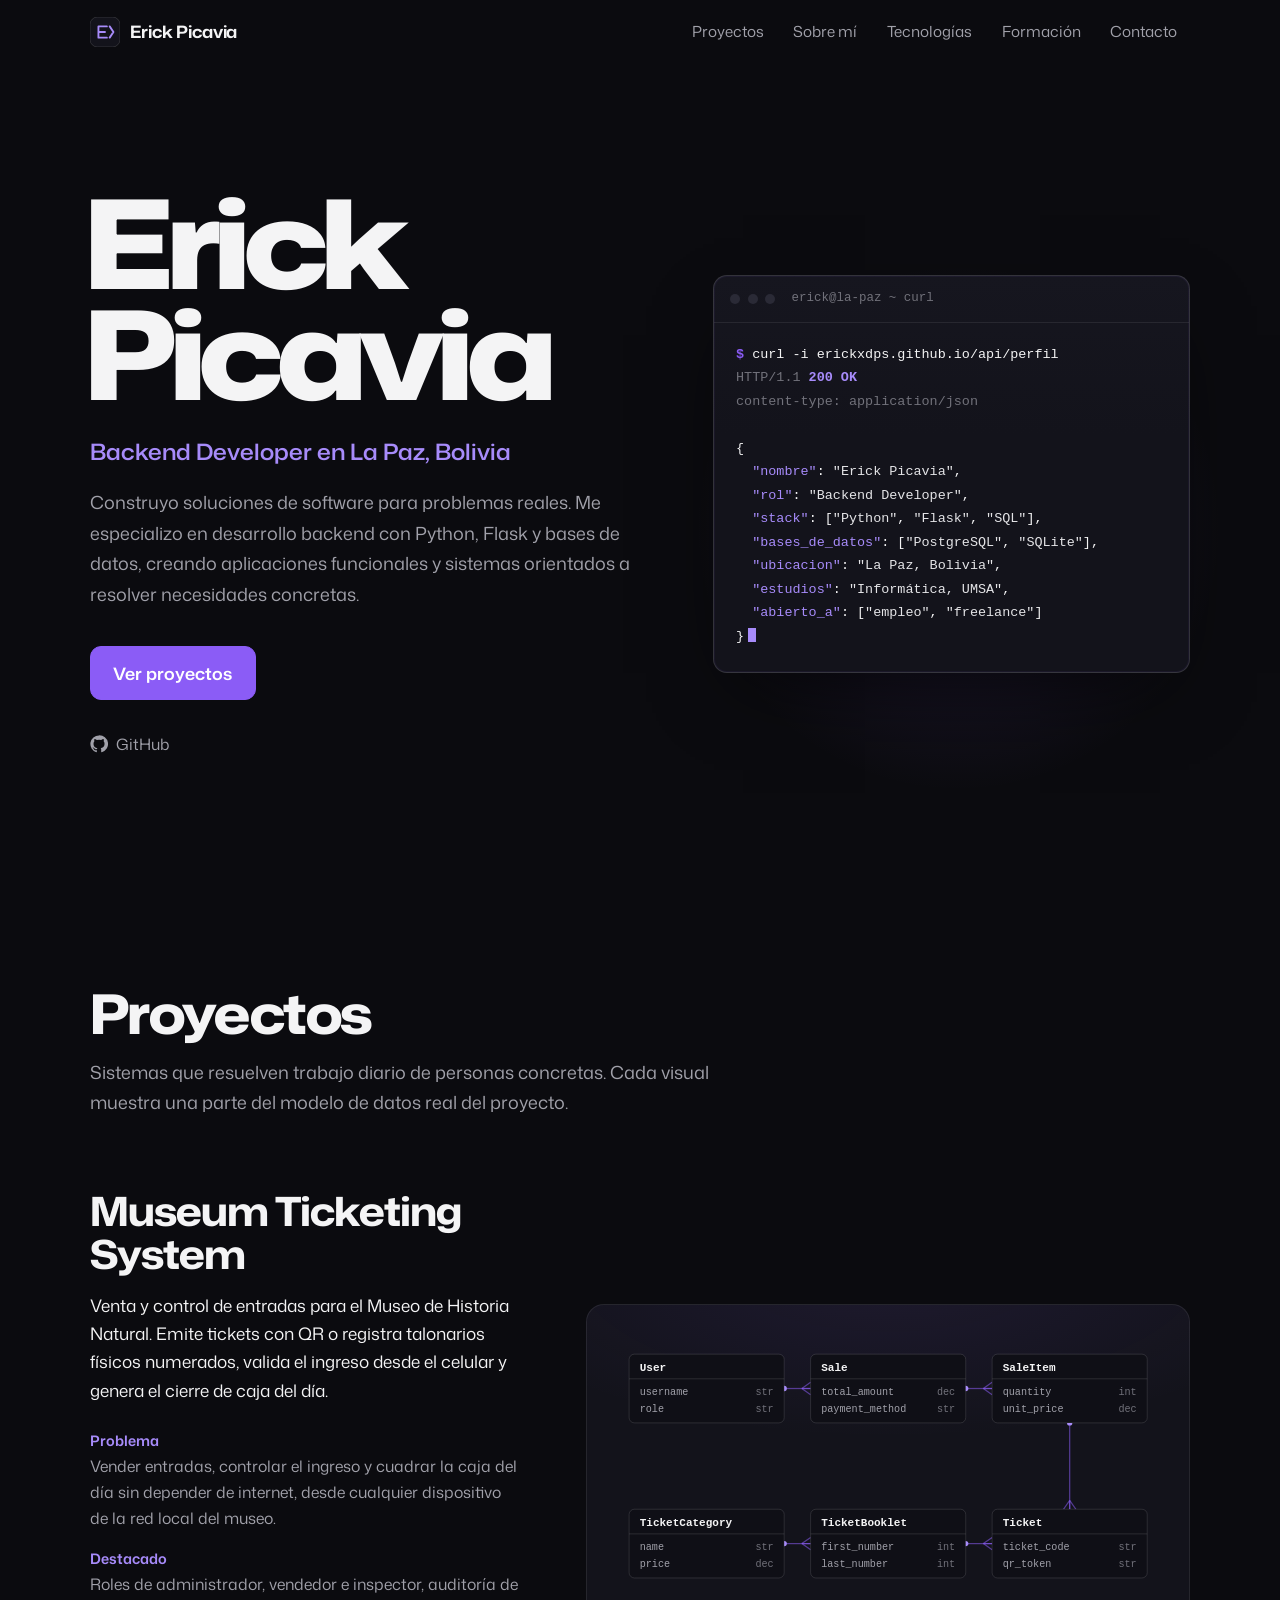
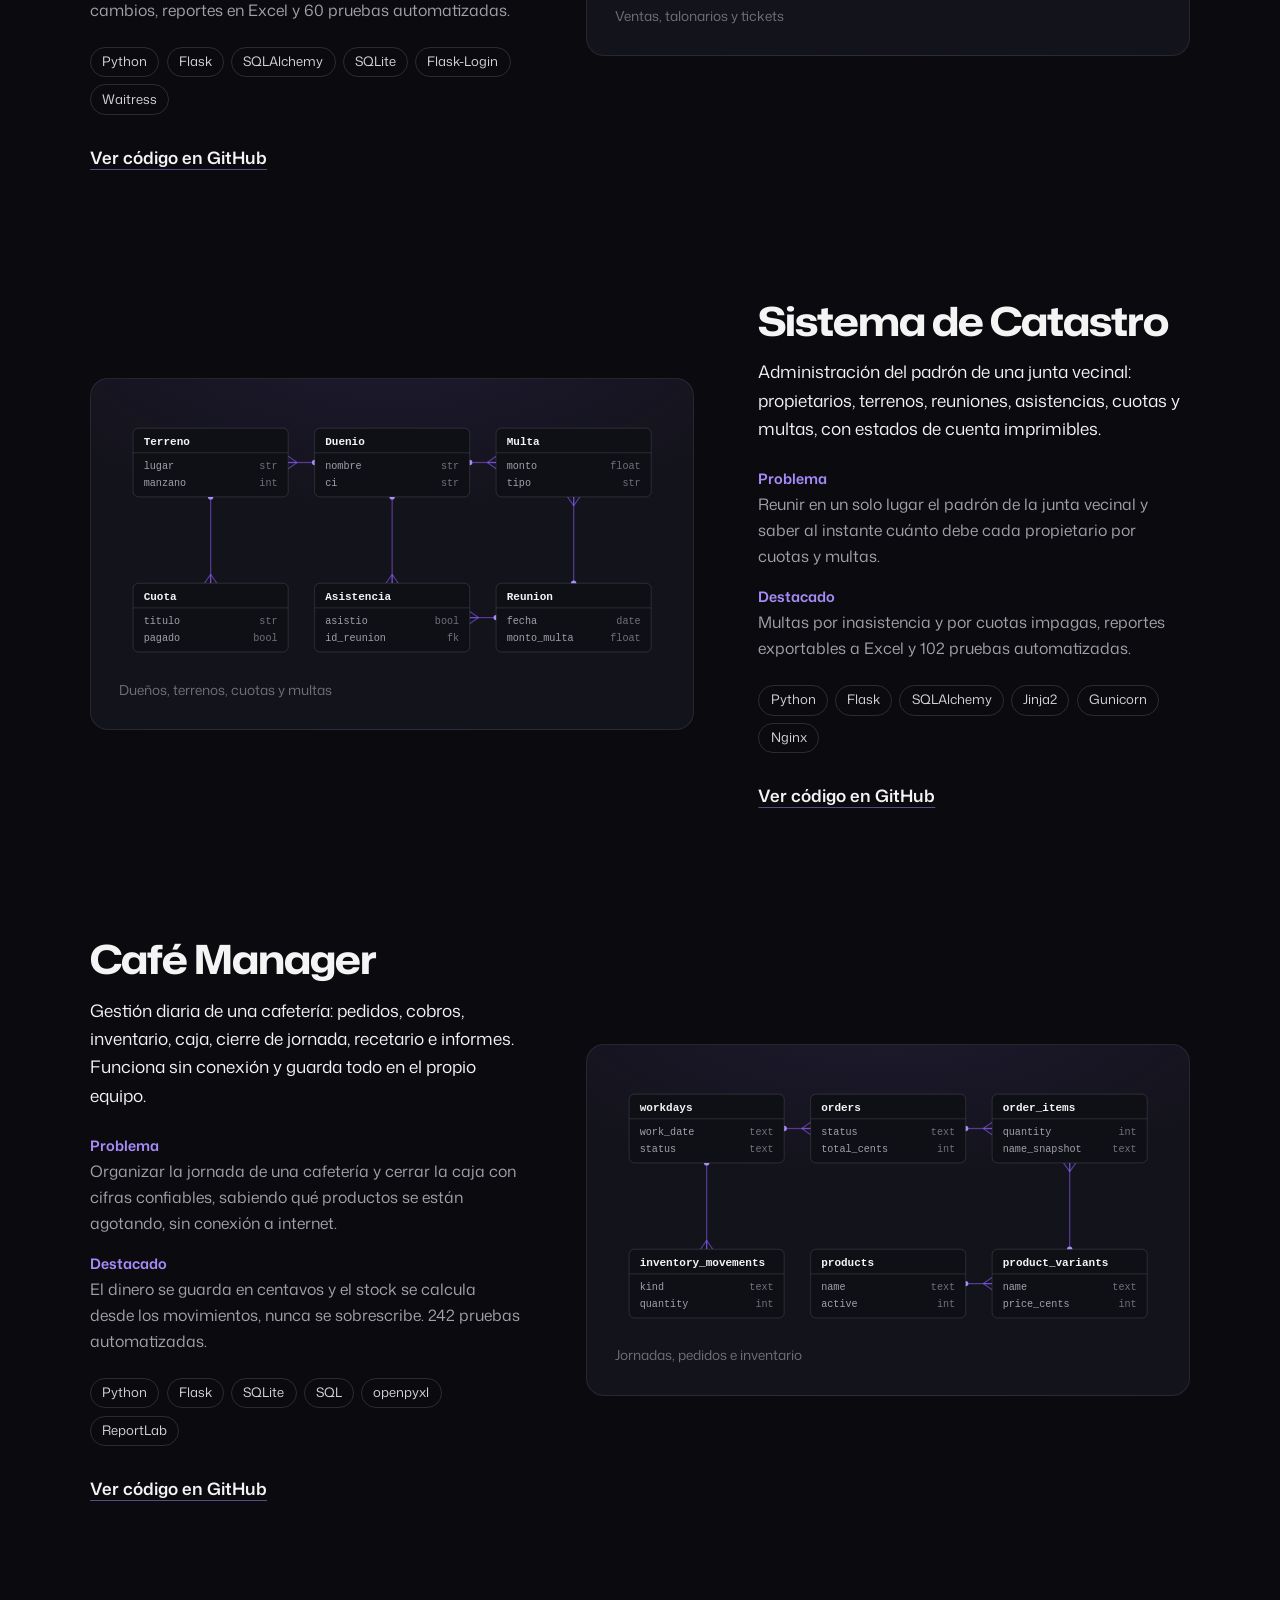
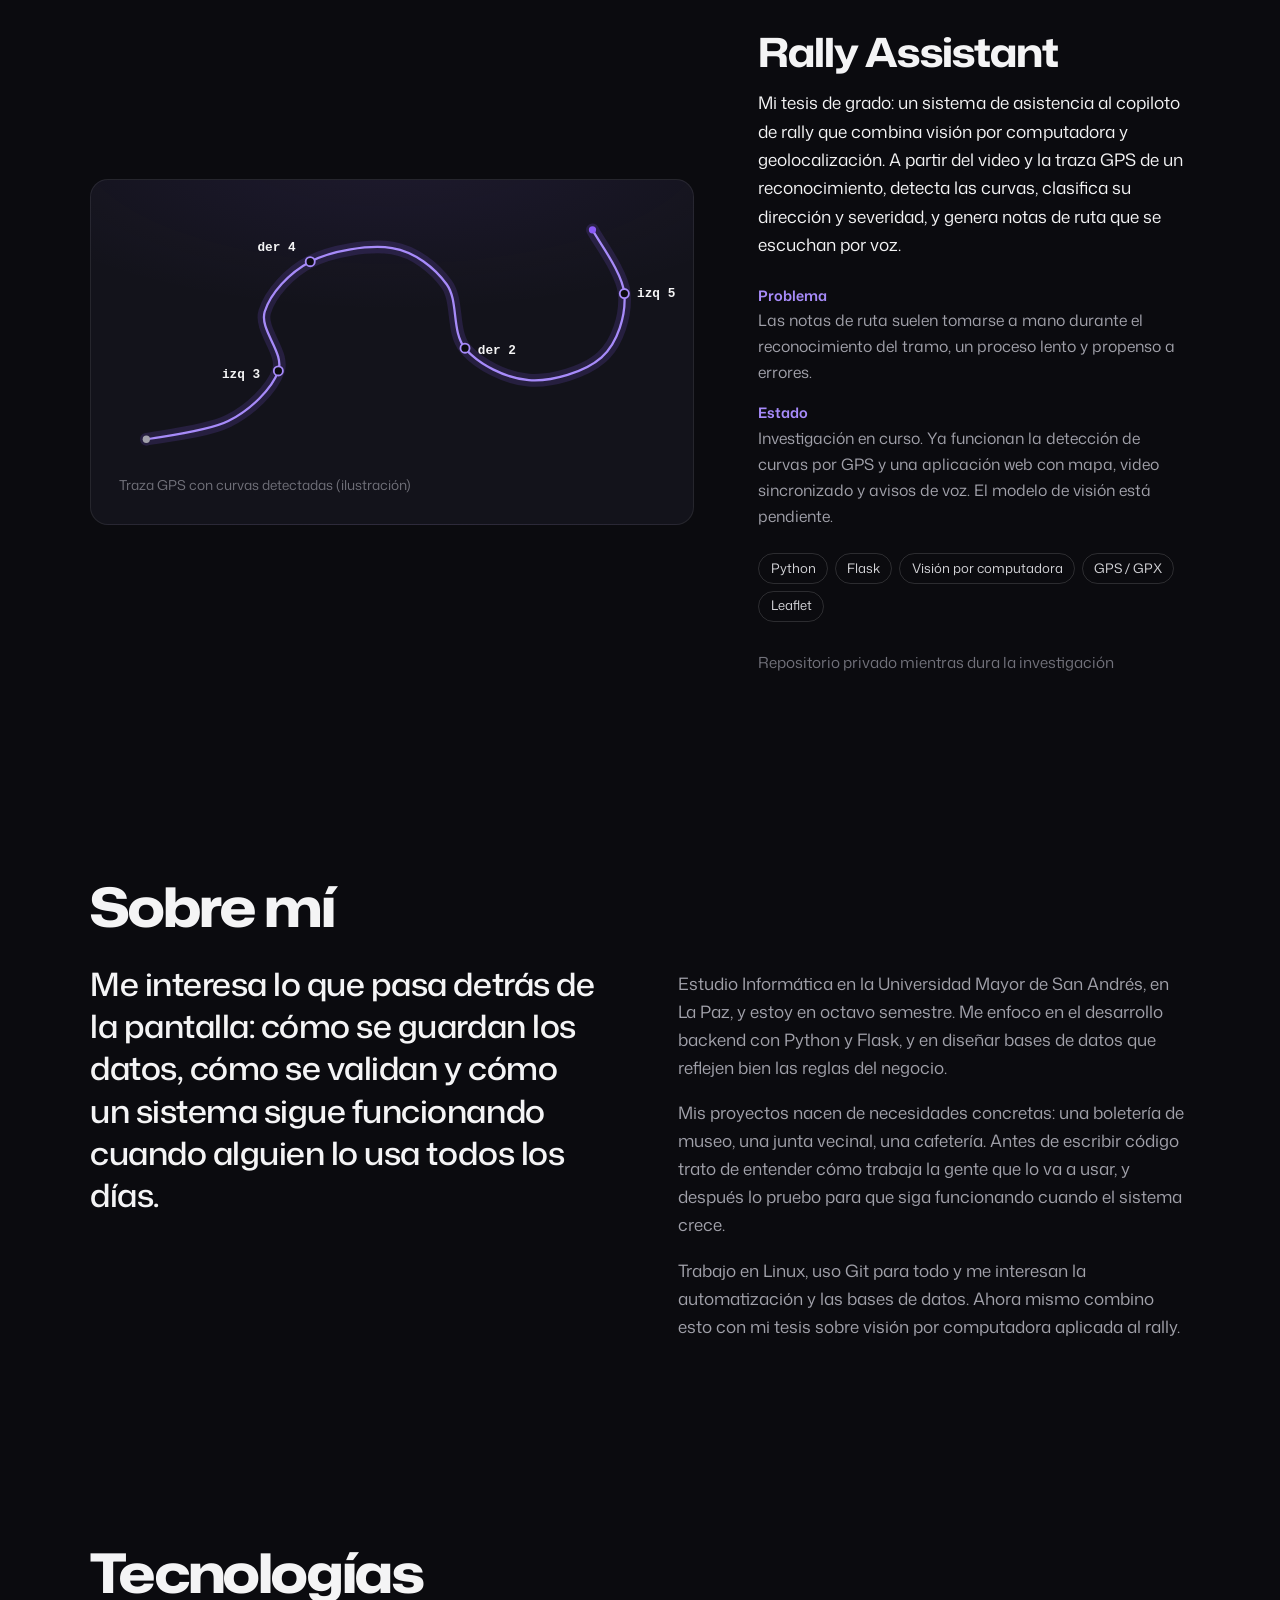
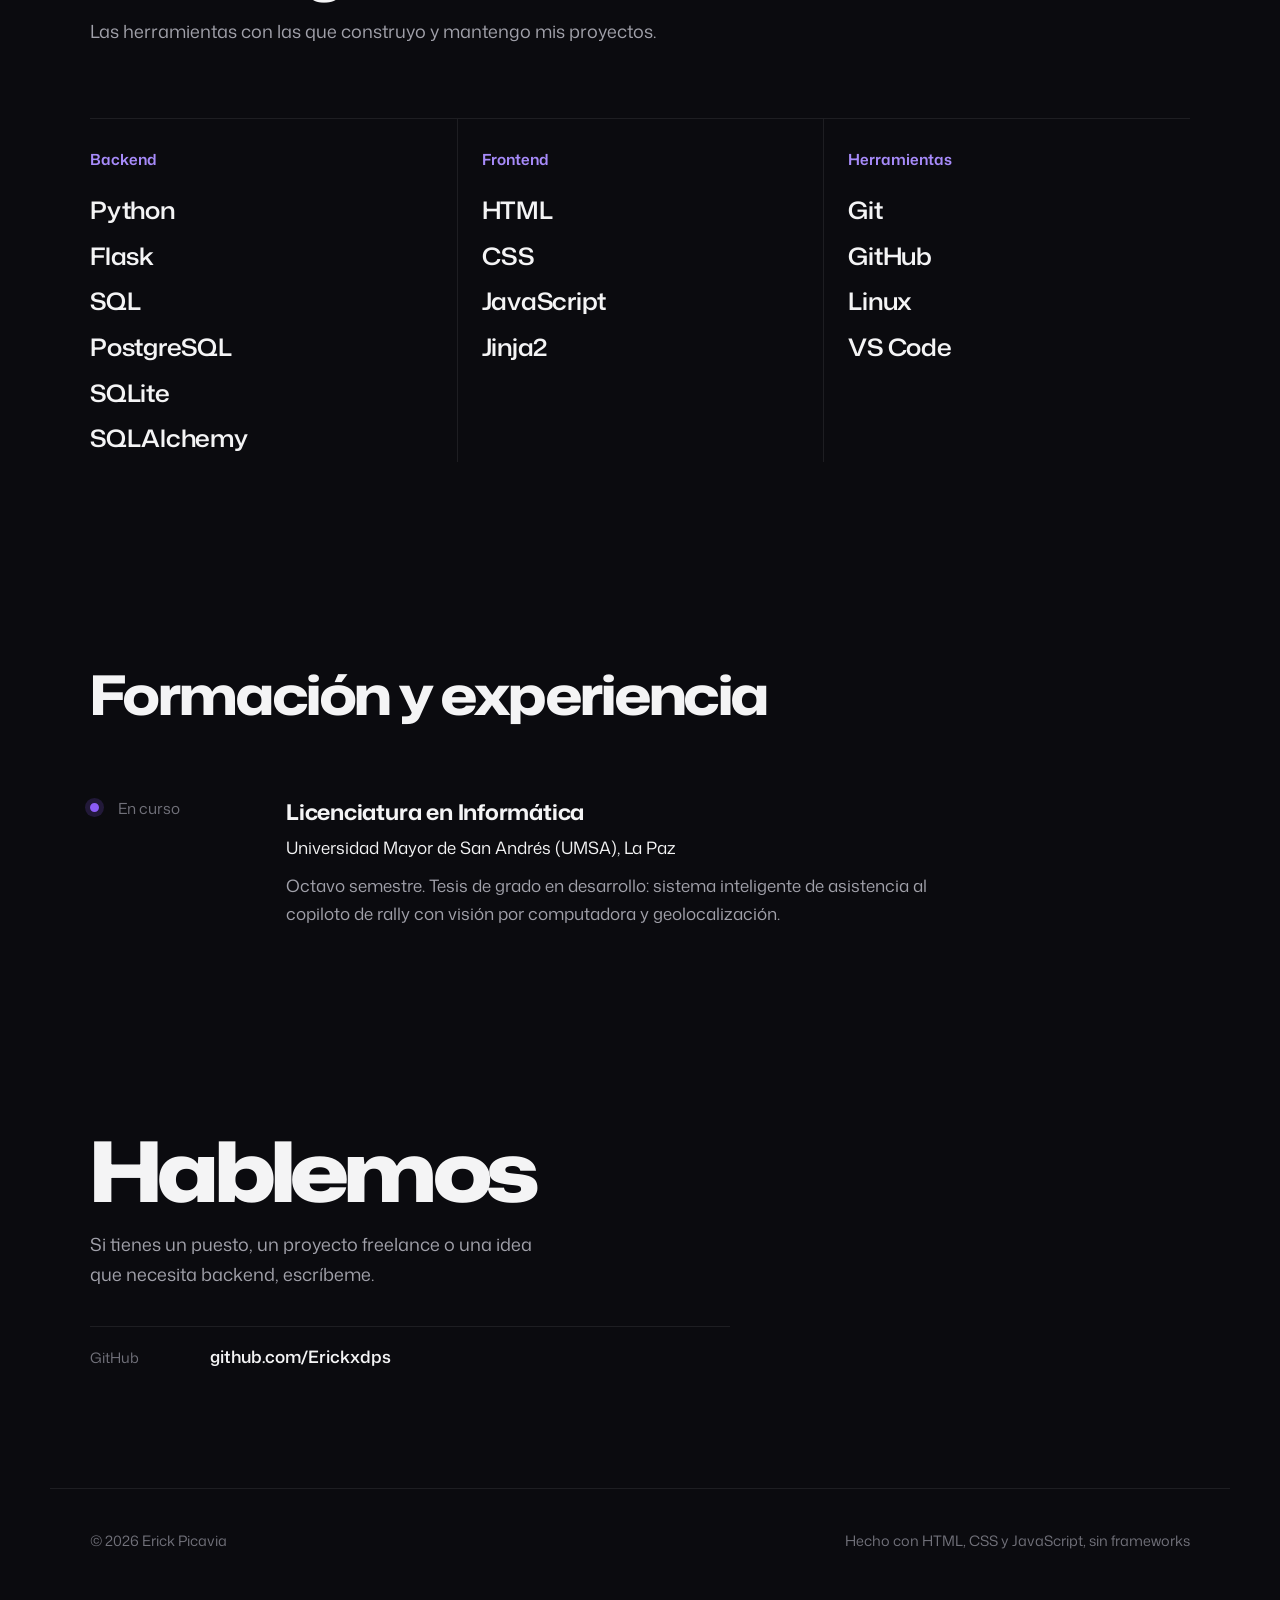
==== index.html @ 8673a4cf "Portafolio personal: sitio estatico para GitHub Pages" ====
<!doctype html>
<html lang="es">
<head>
  <meta charset="utf-8">
  <meta name="viewport" content="width=device-width, initial-scale=1">
  <title>Erick Picavia · Backend Developer</title>
  <meta name="description" content="Erick Picavia, backend developer en La Paz, Bolivia. Desarrollo aplicaciones web con Python, Flask y SQL: sistemas de entradas, catastro vecinal y gestión de cafetería.">
  <meta name="author" content="Erick Picavia">
  <meta name="theme-color" content="#0B0B0F">
  <!-- EDITAR: si conectas un dominio propio, cambia esta URL aquí y en las etiquetas og:url / og:image -->
  <link rel="canonical" href="https://erickxdps.github.io/">

  <meta property="og:type" content="profile">
  <meta property="og:locale" content="es_BO">
  <meta property="og:title" content="Erick Picavia · Backend Developer">
  <meta property="og:description" content="Aplicaciones web con Python, Flask y SQL para problemas reales.">
  <meta property="og:url" content="https://erickxdps.github.io/">
  <meta property="og:image" content="https://erickxdps.github.io/assets/images/og.png">
  <meta property="og:image:width" content="1200">
  <meta property="og:image:height" content="630">
  <meta property="og:image:alt" content="Erick Picavia, Backend Developer">
  <meta property="profile:first_name" content="Erick">
  <meta property="profile:last_name" content="Picavia">
  <meta name="twitter:card" content="summary_large_image">

  <link rel="icon" href="assets/icons/favicon.svg" type="image/svg+xml">
  <link rel="apple-touch-icon" href="assets/icons/apple-touch-icon.png">
  <link rel="stylesheet" href="style.css">

  <script type="application/ld+json">
  {
    "@context": "https://schema.org",
    "@type": "ProfilePage",
    "mainEntity": {
      "@type": "Person",
      "name": "Erick Picavia",
      "jobTitle": "Backend Developer",
      "url": "https://erickxdps.github.io/",
      "address": { "@type": "PostalAddress", "addressLocality": "La Paz", "addressCountry": "BO" },
      "affiliation": { "@type": "CollegeOrUniversity", "name": "Universidad Mayor de San Andrés" },
      "knowsAbout": ["Python", "Flask", "SQL", "PostgreSQL", "SQLite", "Desarrollo backend", "Linux", "Git"],
      "sameAs": ["https://github.com/Erickxdps"]
    }
  }
  </script>
</head>
<body>
<a class="saltar" href="#contenido">Saltar al contenido</a>

<header class="nav" data-nav>
  <div class="nav__in">
    <a class="marca" href="#inicio" aria-label="Erick Picavia, ir al inicio">
      <svg viewBox="0 0 32 32" aria-hidden="true"><rect width="32" height="32" rx="8"/><path d="M9 10h9M9 16h7M9 22h9M9 10v12M21 10l4 6-4 6"/></svg>
      <span>Erick Picavia</span>
    </a>
    <button class="nav__boton" type="button" aria-expanded="false" aria-controls="menu" data-menu-toggle>
      <span class="sr">Abrir menú</span><span class="nav__icono" aria-hidden="true"></span>
    </button>
    <nav id="menu" class="nav__menu" aria-label="Secciones">
      <a href="#proyectos">Proyectos</a>
      <a href="#sobre-mi">Sobre mí</a>
      <a href="#tecnologias">Tecnologías</a>
      <a href="#formacion">Formación</a>
      <a href="#contacto">Contacto</a>
    </nav>
  </div>
</header>

<main id="contenido">

  <!-- ============ INICIO ============ -->
  <section id="inicio" class="hero" aria-labelledby="nombre">
    <div class="hero__texto">
      <h1 id="nombre" class="hero__nombre"><span>Erick</span> <span>Picavia</span></h1>
      <p class="hero__rol">Backend Developer en La Paz, Bolivia</p>
      <p class="hero__intro">Construyo soluciones de software para problemas reales. Me especializo en desarrollo backend con Python, Flask y bases de datos, creando aplicaciones funcionales y sistemas orientados a resolver necesidades concretas.</p>
      <div class="hero__acciones">
        <a class="boton boton--primario" href="#proyectos">Ver proyectos</a>
        <!-- El botón de CV aparece solo cuando configuras PERFIL.cv en script.js -->
        <a class="boton" href="#" data-config="cv" download hidden>Descargar CV</a>
      </div>
      <ul class="redes" aria-label="Perfiles">
        <li><a href="https://github.com/Erickxdps" rel="me noopener" target="_blank">
          <svg viewBox="0 0 24 24" aria-hidden="true"><path d="M12 .5a11.5 11.5 0 0 0-3.64 22.41c.58.1.79-.25.79-.56v-2c-3.2.7-3.88-1.37-3.88-1.37-.52-1.33-1.28-1.69-1.28-1.69-1.05-.71.08-.7.08-.7 1.16.08 1.77 1.19 1.77 1.19 1.03 1.77 2.7 1.26 3.36.96.1-.75.4-1.26.73-1.55-2.55-.29-5.24-1.28-5.24-5.68 0-1.25.45-2.28 1.18-3.08-.12-.29-.51-1.46.11-3.04 0 0 .97-.31 3.17 1.18a11 11 0 0 1 5.77 0c2.2-1.49 3.17-1.18 3.17-1.18.62 1.58.23 2.75.11 3.04.74.8 1.18 1.83 1.18 3.08 0 4.41-2.69 5.38-5.25 5.67.41.36.78 1.06.78 2.14v3.17c0 .31.21.67.8.56A11.5 11.5 0 0 0 12 .5Z"/></svg>
          GitHub</a></li>
        <li data-config-item="linkedin" hidden><a href="#" data-config="linkedin" rel="me noopener" target="_blank">
          <svg viewBox="0 0 24 24" aria-hidden="true"><path d="M20.45 20.45h-3.56v-5.57c0-1.33-.02-3.04-1.85-3.04-1.86 0-2.14 1.45-2.14 2.94v5.67H9.35V9h3.41v1.56h.05c.48-.9 1.64-1.85 3.37-1.85 3.6 0 4.27 2.37 4.27 5.46v6.28ZM5.34 7.43a2.06 2.06 0 1 1 0-4.13 2.06 2.06 0 0 1 0 4.13ZM7.12 20.45H3.56V9h3.56v11.45ZM22.22 0H1.77C.8 0 0 .77 0 1.72v20.56C0 23.23.8 24 1.77 24h20.45c.98 0 1.78-.77 1.78-1.72V1.72C24 .77 23.2 0 22.22 0Z"/></svg>
          LinkedIn</a></li>
      </ul>
    </div>

    <figure class="consola" aria-label="Respuesta de ejemplo de una API con mi perfil">
      <div class="consola__barra" aria-hidden="true"><i></i><i></i><i></i><span>erick@la-paz ~ curl</span></div>
<pre class="consola__cuerpo"><code><span class="l" style="--i:0"><b class="prompt">$</b> curl -i erickxdps.github.io/api/perfil</span>
<span class="l dim" style="--i:1">HTTP/1.1 <b class="ok">200 OK</b></span>
<span class="l dim" style="--i:2">content-type: application/json</span>
<span class="l" style="--i:3"> </span>
<span class="l" style="--i:4">{</span>
<span class="l" style="--i:5">  <b class="k">"nombre"</b>: <b class="s">"Erick Picavia"</b>,</span>
<span class="l" style="--i:6">  <b class="k">"rol"</b>: <b class="s">"Backend Developer"</b>,</span>
<span class="l" style="--i:7">  <b class="k">"stack"</b>: [<b class="s">"Python"</b>, <b class="s">"Flask"</b>, <b class="s">"SQL"</b>],</span>
<span class="l" style="--i:8">  <b class="k">"bases_de_datos"</b>: [<b class="s">"PostgreSQL"</b>, <b class="s">"SQLite"</b>],</span>
<span class="l" style="--i:9">  <b class="k">"ubicacion"</b>: <b class="s">"La Paz, Bolivia"</b>,</span>
<span class="l" style="--i:10">  <b class="k">"estudios"</b>: <b class="s">"Informática, UMSA"</b>,</span>
<span class="l" style="--i:11">  <b class="k">"abierto_a"</b>: [<b class="s">"empleo"</b>, <b class="s">"freelance"</b>]</span>
<span class="l" style="--i:12">}<b class="cursor" aria-hidden="true"></b></span></code></pre>
    </figure>
  </section>

  <!-- ============ PROYECTOS ============ -->
  <section id="proyectos" class="seccion" aria-labelledby="proyectos-t">
    <div class="seccion__cabeza">
      <h2 id="proyectos-t">Proyectos</h2>
      <p>Sistemas que resuelven trabajo diario de personas concretas. Cada visual muestra una parte del modelo de datos real del proyecto.</p>
    </div>

    <!--
      Para añadir un proyecto, copia un <article class="proyecto"> completo.
      - Imagen: reemplaza el <svg> dentro de .proyecto__visual por
        <img src="assets/images/mi-captura.webp" alt="Descripción" width="1240" height="660" loading="lazy">
      - Demo: el enlace "Ver demo" aparece solo si configuras su clave en PERFIL.demos (script.js).
    -->

    <article class="proyecto" id="p-entradas">
      <div class="proyecto__texto">
        <h3>Museum Ticketing System</h3>
        <p class="proyecto__desc">Venta y control de entradas para el Museo de Historia Natural. Emite tickets con QR o registra talonarios físicos numerados, valida el ingreso desde el celular y genera el cierre de caja del día.</p>
        <dl class="proyecto__datos">
          <div><dt>Problema</dt><dd>Vender entradas, controlar el ingreso y cuadrar la caja del día sin depender de internet, desde cualquier dispositivo de la red local del museo.</dd></div>
          <div><dt>Destacado</dt><dd>Roles de administrador, vendedor e inspector, auditoría de cambios, reportes en Excel y 60 pruebas automatizadas.</dd></div>
        </dl>
        <ul class="stack" aria-label="Tecnologías">
          <li>Python</li><li>Flask</li><li>SQLAlchemy</li><li>SQLite</li><li>Flask-Login</li><li>Waitress</li>
        </ul>
        <p class="proyecto__links">
          <a href="https://github.com/Erickxdps/mhn-ticketing" target="_blank" rel="noopener">Ver código en GitHub</a>
          <a href="#" data-demo="entradas" target="_blank" rel="noopener" hidden>Ver demo</a>
        </p>
      </div>
      <figure class="proyecto__visual" tabindex="0">
        <svg class="diagrama" viewBox="0 0 620 292" role="img" aria-labelledby="mhn-t">
        <title id="mhn-t">Parte del modelo de datos del sistema de entradas: usuarios, ventas, categorías, talonarios y tickets</title>
        <g class="aristas">
        <path d="M192 63 L222 63"/>
        <circle cx="192" cy="63" r="3"/>
        <path d="M212 63 L222 56"/>
        <path d="M212 63 L222 63"/>
        <path d="M212 63 L222 70"/>
        <path d="M398 63 L428 63"/>
        <circle cx="398" cy="63" r="3"/>
        <path d="M418 63 L428 56"/>
        <path d="M418 63 L428 63"/>
        <path d="M418 63 L428 70"/>
        <path d="M516 102 L516 200"/>
        <circle cx="516" cy="102" r="3"/>
        <path d="M516 190 L523 200"/>
        <path d="M516 190 L516 200"/>
        <path d="M516 190 L509 200"/>
        <path d="M192 239 L222 239"/>
        <circle cx="192" cy="239" r="3"/>
        <path d="M212 239 L222 232"/>
        <path d="M212 239 L222 239"/>
        <path d="M212 239 L222 246"/>
        <path d="M398 239 L428 239"/>
        <circle cx="398" cy="239" r="3"/>
        <path d="M418 239 L428 232"/>
        <path d="M418 239 L428 239"/>
        <path d="M418 239 L428 246"/>
        </g><g class="nodos">
        <g transform="translate(16 24)"><rect width="176" height="78" rx="6"/><path class="sep" d="M0 28 H176"/><text class="tabla" x="12" y="19">User</text>
        <text class="campo" x="12" y="46">username<tspan class="tipo" x="164" text-anchor="end">str</tspan></text>
        <text class="campo" x="12" y="66">role<tspan class="tipo" x="164" text-anchor="end">str</tspan></text>
        </g>
        <g transform="translate(222 24)"><rect width="176" height="78" rx="6"/><path class="sep" d="M0 28 H176"/><text class="tabla" x="12" y="19">Sale</text>
        <text class="campo" x="12" y="46">total_amount<tspan class="tipo" x="164" text-anchor="end">dec</tspan></text>
        <text class="campo" x="12" y="66">payment_method<tspan class="tipo" x="164" text-anchor="end">str</tspan></text>
        </g>
        <g transform="translate(428 24)"><rect width="176" height="78" rx="6"/><path class="sep" d="M0 28 H176"/><text class="tabla" x="12" y="19">SaleItem</text>
        <text class="campo" x="12" y="46">quantity<tspan class="tipo" x="164" text-anchor="end">int</tspan></text>
        <text class="campo" x="12" y="66">unit_price<tspan class="tipo" x="164" text-anchor="end">dec</tspan></text>
        </g>
        <g transform="translate(16 200)"><rect width="176" height="78" rx="6"/><path class="sep" d="M0 28 H176"/><text class="tabla" x="12" y="19">TicketCategory</text>
        <text class="campo" x="12" y="46">name<tspan class="tipo" x="164" text-anchor="end">str</tspan></text>
        <text class="campo" x="12" y="66">price<tspan class="tipo" x="164" text-anchor="end">dec</tspan></text>
        </g>
        <g transform="translate(222 200)"><rect width="176" height="78" rx="6"/><path class="sep" d="M0 28 H176"/><text class="tabla" x="12" y="19">TicketBooklet</text>
        <text class="campo" x="12" y="46">first_number<tspan class="tipo" x="164" text-anchor="end">int</tspan></text>
        <text class="campo" x="12" y="66">last_number<tspan class="tipo" x="164" text-anchor="end">int</tspan></text>
        </g>
        <g transform="translate(428 200)"><rect width="176" height="78" rx="6"/><path class="sep" d="M0 28 H176"/><text class="tabla" x="12" y="19">Ticket</text>
        <text class="campo" x="12" y="46">ticket_code<tspan class="tipo" x="164" text-anchor="end">str</tspan></text>
        <text class="campo" x="12" y="66">qr_token<tspan class="tipo" x="164" text-anchor="end">str</tspan></text>
        </g>
        </g></svg>
        <figcaption>Ventas, talonarios y tickets</figcaption>
      </figure>
    </article>

    <article class="proyecto" id="p-catastro">
      <div class="proyecto__texto">
        <h3>Sistema de Catastro</h3>
        <p class="proyecto__desc">Administración del padrón de una junta vecinal: propietarios, terrenos, reuniones, asistencias, cuotas y multas, con estados de cuenta imprimibles.</p>
        <dl class="proyecto__datos">
          <div><dt>Problema</dt><dd>Reunir en un solo lugar el padrón de la junta vecinal y saber al instante cuánto debe cada propietario por cuotas y multas.</dd></div>
          <div><dt>Destacado</dt><dd>Multas por inasistencia y por cuotas impagas, reportes exportables a Excel y 102 pruebas automatizadas.</dd></div>
        </dl>
        <ul class="stack" aria-label="Tecnologías">
          <li>Python</li><li>Flask</li><li>SQLAlchemy</li><li>Jinja2</li><li>Gunicorn</li><li>Nginx</li>
        </ul>
        <p class="proyecto__links">
          <a href="https://github.com/Erickxdps/sistema-registro-catastro" target="_blank" rel="noopener">Ver código en GitHub</a>
          <a href="#" data-demo="catastro" target="_blank" rel="noopener" hidden>Ver demo</a>
        </p>
      </div>
      <figure class="proyecto__visual" tabindex="0">
        <svg class="diagrama" viewBox="0 0 620 292" role="img" aria-labelledby="cat-t">
        <title id="cat-t">Parte del modelo de datos del catastro: dueños, terrenos, cuotas, reuniones, asistencias y multas</title>
        <g class="aristas">
        <path d="M222 63 L192 63"/>
        <circle cx="222" cy="63" r="3"/>
        <path d="M202 63 L192 70"/>
        <path d="M202 63 L192 63"/>
        <path d="M202 63 L192 56"/>
        <path d="M104 102 L104 200"/>
        <circle cx="104" cy="102" r="3"/>
        <path d="M104 190 L111 200"/>
        <path d="M104 190 L104 200"/>
        <path d="M104 190 L97 200"/>
        <path d="M310 102 L310 200"/>
        <circle cx="310" cy="102" r="3"/>
        <path d="M310 190 L317 200"/>
        <path d="M310 190 L310 200"/>
        <path d="M310 190 L303 200"/>
        <path d="M428 239 L398 239"/>
        <circle cx="428" cy="239" r="3"/>
        <path d="M408 239 L398 246"/>
        <path d="M408 239 L398 239"/>
        <path d="M408 239 L398 232"/>
        <path d="M398 63 L428 63"/>
        <circle cx="398" cy="63" r="3"/>
        <path d="M418 63 L428 56"/>
        <path d="M418 63 L428 63"/>
        <path d="M418 63 L428 70"/>
        <path d="M516 200 L516 102"/>
        <circle cx="516" cy="200" r="3"/>
        <path d="M516 112 L509 102"/>
        <path d="M516 112 L516 102"/>
        <path d="M516 112 L523 102"/>
        </g><g class="nodos">
        <g transform="translate(16 24)"><rect width="176" height="78" rx="6"/><path class="sep" d="M0 28 H176"/><text class="tabla" x="12" y="19">Terreno</text>
        <text class="campo" x="12" y="46">lugar<tspan class="tipo" x="164" text-anchor="end">str</tspan></text>
        <text class="campo" x="12" y="66">manzano<tspan class="tipo" x="164" text-anchor="end">int</tspan></text>
        </g>
        <g transform="translate(222 24)"><rect width="176" height="78" rx="6"/><path class="sep" d="M0 28 H176"/><text class="tabla" x="12" y="19">Duenio</text>
        <text class="campo" x="12" y="46">nombre<tspan class="tipo" x="164" text-anchor="end">str</tspan></text>
        <text class="campo" x="12" y="66">ci<tspan class="tipo" x="164" text-anchor="end">str</tspan></text>
        </g>
        <g transform="translate(428 24)"><rect width="176" height="78" rx="6"/><path class="sep" d="M0 28 H176"/><text class="tabla" x="12" y="19">Multa</text>
        <text class="campo" x="12" y="46">monto<tspan class="tipo" x="164" text-anchor="end">float</tspan></text>
        <text class="campo" x="12" y="66">tipo<tspan class="tipo" x="164" text-anchor="end">str</tspan></text>
        </g>
        <g transform="translate(16 200)"><rect width="176" height="78" rx="6"/><path class="sep" d="M0 28 H176"/><text class="tabla" x="12" y="19">Cuota</text>
        <text class="campo" x="12" y="46">titulo<tspan class="tipo" x="164" text-anchor="end">str</tspan></text>
        <text class="campo" x="12" y="66">pagado<tspan class="tipo" x="164" text-anchor="end">bool</tspan></text>
        </g>
        <g transform="translate(222 200)"><rect width="176" height="78" rx="6"/><path class="sep" d="M0 28 H176"/><text class="tabla" x="12" y="19">Asistencia</text>
        <text class="campo" x="12" y="46">asistio<tspan class="tipo" x="164" text-anchor="end">bool</tspan></text>
        <text class="campo" x="12" y="66">id_reunion<tspan class="tipo" x="164" text-anchor="end">fk</tspan></text>
        </g>
        <g transform="translate(428 200)"><rect width="176" height="78" rx="6"/><path class="sep" d="M0 28 H176"/><text class="tabla" x="12" y="19">Reunion</text>
        <text class="campo" x="12" y="46">fecha<tspan class="tipo" x="164" text-anchor="end">date</tspan></text>
        <text class="campo" x="12" y="66">monto_multa<tspan class="tipo" x="164" text-anchor="end">float</tspan></text>
        </g>
        </g></svg>
        <figcaption>Dueños, terrenos, cuotas y multas</figcaption>
      </figure>
    </article>

    <article class="proyecto" id="p-cafe">
      <div class="proyecto__texto">
        <h3>Café Manager</h3>
        <p class="proyecto__desc">Gestión diaria de una cafetería: pedidos, cobros, inventario, caja, cierre de jornada, recetario e informes. Funciona sin conexión y guarda todo en el propio equipo.</p>
        <dl class="proyecto__datos">
          <div><dt>Problema</dt><dd>Organizar la jornada de una cafetería y cerrar la caja con cifras confiables, sabiendo qué productos se están agotando, sin conexión a internet.</dd></div>
          <div><dt>Destacado</dt><dd>El dinero se guarda en centavos y el stock se calcula desde los movimientos, nunca se sobrescribe. 242 pruebas automatizadas.</dd></div>
        </dl>
        <ul class="stack" aria-label="Tecnologías">
          <li>Python</li><li>Flask</li><li>SQLite</li><li>SQL</li><li>openpyxl</li><li>ReportLab</li>
        </ul>
        <p class="proyecto__links">
          <a href="https://github.com/Erickxdps/cafe-manager" target="_blank" rel="noopener">Ver código en GitHub</a>
          <a href="#" data-demo="cafe" target="_blank" rel="noopener" hidden>Ver demo</a>
        </p>
      </div>
      <figure class="proyecto__visual" tabindex="0">
        <svg class="diagrama" viewBox="0 0 620 292" role="img" aria-labelledby="cafe-t">
        <title id="cafe-t">Parte del modelo de datos de Café Manager: jornadas, pedidos, productos, variantes y movimientos de inventario</title>
        <g class="aristas">
        <path d="M192 63 L222 63"/>
        <circle cx="192" cy="63" r="3"/>
        <path d="M212 63 L222 56"/>
        <path d="M212 63 L222 63"/>
        <path d="M212 63 L222 70"/>
        <path d="M398 63 L428 63"/>
        <circle cx="398" cy="63" r="3"/>
        <path d="M418 63 L428 56"/>
        <path d="M418 63 L428 63"/>
        <path d="M418 63 L428 70"/>
        <path d="M104 102 L104 200"/>
        <circle cx="104" cy="102" r="3"/>
        <path d="M104 190 L111 200"/>
        <path d="M104 190 L104 200"/>
        <path d="M104 190 L97 200"/>
        <path d="M398 239 L428 239"/>
        <circle cx="398" cy="239" r="3"/>
        <path d="M418 239 L428 232"/>
        <path d="M418 239 L428 239"/>
        <path d="M418 239 L428 246"/>
        <path d="M516 200 L516 102"/>
        <circle cx="516" cy="200" r="3"/>
        <path d="M516 112 L509 102"/>
        <path d="M516 112 L516 102"/>
        <path d="M516 112 L523 102"/>
        </g><g class="nodos">
        <g transform="translate(16 24)"><rect width="176" height="78" rx="6"/><path class="sep" d="M0 28 H176"/><text class="tabla" x="12" y="19">workdays</text>
        <text class="campo" x="12" y="46">work_date<tspan class="tipo" x="164" text-anchor="end">text</tspan></text>
        <text class="campo" x="12" y="66">status<tspan class="tipo" x="164" text-anchor="end">text</tspan></text>
        </g>
        <g transform="translate(222 24)"><rect width="176" height="78" rx="6"/><path class="sep" d="M0 28 H176"/><text class="tabla" x="12" y="19">orders</text>
        <text class="campo" x="12" y="46">status<tspan class="tipo" x="164" text-anchor="end">text</tspan></text>
        <text class="campo" x="12" y="66">total_cents<tspan class="tipo" x="164" text-anchor="end">int</tspan></text>
        </g>
        <g transform="translate(428 24)"><rect width="176" height="78" rx="6"/><path class="sep" d="M0 28 H176"/><text class="tabla" x="12" y="19">order_items</text>
        <text class="campo" x="12" y="46">quantity<tspan class="tipo" x="164" text-anchor="end">int</tspan></text>
        <text class="campo" x="12" y="66">name_snapshot<tspan class="tipo" x="164" text-anchor="end">text</tspan></text>
        </g>
        <g transform="translate(16 200)"><rect width="176" height="78" rx="6"/><path class="sep" d="M0 28 H176"/><text class="tabla" x="12" y="19">inventory_movements</text>
        <text class="campo" x="12" y="46">kind<tspan class="tipo" x="164" text-anchor="end">text</tspan></text>
        <text class="campo" x="12" y="66">quantity<tspan class="tipo" x="164" text-anchor="end">int</tspan></text>
        </g>
        <g transform="translate(222 200)"><rect width="176" height="78" rx="6"/><path class="sep" d="M0 28 H176"/><text class="tabla" x="12" y="19">products</text>
        <text class="campo" x="12" y="46">name<tspan class="tipo" x="164" text-anchor="end">text</tspan></text>
        <text class="campo" x="12" y="66">active<tspan class="tipo" x="164" text-anchor="end">int</tspan></text>
        </g>
        <g transform="translate(428 200)"><rect width="176" height="78" rx="6"/><path class="sep" d="M0 28 H176"/><text class="tabla" x="12" y="19">product_variants</text>
        <text class="campo" x="12" y="46">name<tspan class="tipo" x="164" text-anchor="end">text</tspan></text>
        <text class="campo" x="12" y="66">price_cents<tspan class="tipo" x="164" text-anchor="end">int</tspan></text>
        </g>
        </g></svg>
        <figcaption>Jornadas, pedidos e inventario</figcaption>
      </figure>
    </article>

    <article class="proyecto" id="p-rally">
      <div class="proyecto__texto">
        <h3>Rally Assistant</h3>
        <p class="proyecto__desc">Mi tesis de grado: un sistema de asistencia al copiloto de rally que combina visión por computadora y geolocalización. A partir del video y la traza GPS de un reconocimiento, detecta las curvas, clasifica su dirección y severidad, y genera notas de ruta que se escuchan por voz.</p>
        <dl class="proyecto__datos">
          <div><dt>Problema</dt><dd>Las notas de ruta suelen tomarse a mano durante el reconocimiento del tramo, un proceso lento y propenso a errores.</dd></div>
          <div><dt>Estado</dt><dd>Investigación en curso. Ya funcionan la detección de curvas por GPS y una aplicación web con mapa, video sincronizado y avisos de voz. El modelo de visión está pendiente.</dd></div>
        </dl>
        <ul class="stack" aria-label="Tecnologías">
          <li>Python</li><li>Flask</li><li>Visión por computadora</li><li>GPS / GPX</li><li>Leaflet</li>
        </ul>
        <p class="proyecto__links">
          <span class="proyecto__nota">Repositorio privado mientras dura la investigación</span>
        </p>
      </div>
      <figure class="proyecto__visual">
        <svg class="diagrama rally" viewBox="0 36 600 276" role="img" aria-labelledby="rally-t">
        <title id="rally-t">Ilustración: traza GPS de un tramo con curvas detectadas y sus notas de ruta</title>
        <path class="traza-sombra" d="M30 290 C45 287 96 282 120 270 C144 258 168 235 175 215 C182 195 154 170 160 150 C166 130 187 107 210 95 C233 83 275 76 300 80 C325 84 347 102 360 120 C373 138 365 172 380 190 C395 208 425 223 450 225 C475 227 512 216 530 200 C548 184 557 153 555 130 C553 107 526 72 520 60"/>
        <path class="traza" d="M30 290 C45 287 96 282 120 270 C144 258 168 235 175 215 C182 195 154 170 160 150 C166 130 187 107 210 95 C233 83 275 76 300 80 C325 84 347 102 360 120 C373 138 365 172 380 190 C395 208 425 223 450 225 C475 227 512 216 530 200 C548 184 557 153 555 130 C553 107 526 72 520 60"/>
        <g class="nota"><circle cx="175" cy="215" r="5"/><text x="113" y="223">izq 3</text></g>
        <g class="nota"><circle cx="210" cy="95" r="5"/><text x="152" y="83">der 4</text></g>
        <g class="nota"><circle cx="380" cy="190" r="5"/><text x="394" y="196">der 2</text></g>
        <g class="nota"><circle cx="555" cy="130" r="5"/><text x="569" y="134">izq 5</text></g>
        <circle class="inicio" cx="30" cy="290" r="4"/><circle class="fin" cx="520" cy="60" r="4"/>
        </svg>
        <figcaption>Traza GPS con curvas detectadas (ilustración)</figcaption>
      </figure>
    </article>
  </section>

  <!-- ============ SOBRE MÍ ============ -->
  <section id="sobre-mi" class="seccion sobre" aria-labelledby="sobre-t">
    <h2 id="sobre-t">Sobre mí</h2>
    <p class="sobre__lema">Me interesa lo que pasa detrás de la pantalla: cómo se guardan los datos, cómo se validan y cómo un sistema sigue funcionando cuando alguien lo usa todos los días.</p>
    <div class="sobre__cuerpo">
      <p>Estudio Informática en la Universidad Mayor de San Andrés, en La Paz, y estoy en octavo semestre. Me enfoco en el desarrollo backend con Python y Flask, y en diseñar bases de datos que reflejen bien las reglas del negocio.</p>
      <p>Mis proyectos nacen de necesidades concretas: una boletería de museo, una junta vecinal, una cafetería. Antes de escribir código trato de entender cómo trabaja la gente que lo va a usar, y después lo pruebo para que siga funcionando cuando el sistema crece.</p>
      <p>Trabajo en Linux, uso Git para todo y me interesan la automatización y las bases de datos. Ahora mismo combino esto con mi tesis sobre visión por computadora aplicada al rally.</p>
    </div>
  </section>

  <!-- ============ TECNOLOGÍAS ============ -->
  <section id="tecnologias" class="seccion" aria-labelledby="tec-t">
    <div class="seccion__cabeza">
      <h2 id="tec-t">Tecnologías</h2>
      <p>Las herramientas con las que construyo y mantengo mis proyectos.</p>
    </div>
    <div class="tec">
      <div class="tec__grupo">
        <h3>Backend</h3>
        <ul><li>Python</li><li>Flask</li><li>SQL</li><li>PostgreSQL</li><li>SQLite</li><li>SQLAlchemy</li></ul>
      </div>
      <div class="tec__grupo">
        <h3>Frontend</h3>
        <ul><li>HTML</li><li>CSS</li><li>JavaScript</li><li>Jinja2</li></ul>
      </div>
      <div class="tec__grupo">
        <h3>Herramientas</h3>
        <ul><li>Git</li><li>GitHub</li><li>Linux</li><li>VS Code</li></ul>
      </div>
    </div>
  </section>

  <!-- ============ FORMACIÓN Y EXPERIENCIA ============ -->
  <section id="formacion" class="seccion" aria-labelledby="form-t">
    <div class="seccion__cabeza">
      <h2 id="form-t">Formación y experiencia</h2>
    </div>
    <ol class="linea">
      <!--
        Para añadir experiencia laboral, copia este bloque encima del de la UMSA (lo más reciente primero):
        <li class="linea__item">
          <p class="linea__fecha">2027 – actualidad</p>
          <div>
            <h3>Cargo · Empresa</h3>
            <p>Qué hiciste y qué resultado tuvo.</p>
          </div>
        </li>
      -->
      <li class="linea__item linea__item--actual">
        <p class="linea__fecha">En curso</p>
        <div>
          <h3>Licenciatura en Informática</h3>
          <p class="linea__lugar">Universidad Mayor de San Andrés (UMSA), La Paz</p>
          <p>Octavo semestre. Tesis de grado en desarrollo: sistema inteligente de asistencia al copiloto de rally con visión por computadora y geolocalización.</p>
        </div>
      </li>
    </ol>
  </section>

  <!-- ============ CONTACTO ============ -->
  <section id="contacto" class="seccion contacto" aria-labelledby="contacto-t">
    <div class="contacto__intro">
      <h2 id="contacto-t">Hablemos</h2>
      <p>Si tienes un puesto, un proyecto freelance o una idea que necesita backend, escríbeme.</p>
      <ul class="contacto__lista">
        <li data-config-item="email" hidden><span>Correo</span><a href="#" data-config="email"></a></li>
        <li><span>GitHub</span><a href="https://github.com/Erickxdps" target="_blank" rel="noopener">github.com/Erickxdps</a></li>
        <li data-config-item="linkedin" hidden><span>LinkedIn</span><a href="#" data-config="linkedin" data-config-text target="_blank" rel="noopener"></a></li>
      </ul>
    </div>

    <!-- Sin backend: el formulario prepara el mensaje y lo abre en tu programa de correo (mailto). -->
    <form class="formulario" data-contacto data-config-item="email" hidden novalidate>
      <div class="campo">
        <label for="c-nombre">Tu nombre</label>
        <input id="c-nombre" name="nombre" autocomplete="name" required>
      </div>
      <div class="campo">
        <label for="c-asunto">Asunto</label>
        <input id="c-asunto" name="asunto" required>
      </div>
      <div class="campo">
        <label for="c-mensaje">Mensaje</label>
        <textarea id="c-mensaje" name="mensaje" rows="5" required></textarea>
      </div>
      <p class="formulario__error" role="alert" hidden></p>
      <button class="boton boton--primario" type="submit">Abrir en mi correo</button>
      <p class="formulario__nota">El mensaje se abre en tu aplicación de correo para que lo revises y lo envíes desde ahí.</p>
    </form>
  </section>
</main>

<footer class="pie">
  <p>© <span data-anio>2026</span> Erick Picavia</p>
  <p>Hecho con HTML, CSS y JavaScript, sin frameworks</p>
</footer>

<script src="script.js" defer></script>
</body>
</html>
---- style.css ----
/* ==========================================================================
   Portafolio de Erick Picavia
   Tipografía: Mona Sans (variable: ancho 75–125, peso 200–900), autoalojada.
   ========================================================================== */

@font-face {
  font-family: "Mona Sans";
  src: url("assets/fonts/mona-sans-latin.woff2") format("woff2");
  font-weight: 200 900;
  font-stretch: 75% 125%;
  font-display: swap;
}

:root {
  --fondo: #0B0B0F;
  --superficie: #13131B;
  --superficie-2: #0F0F16;
  --violeta: #8B5CF6;
  --violeta-claro: #A78BFA;
  --texto: #F4F4F5;
  --texto-2: #A1A1AA;
  --texto-3: #71717A;
  --linea: rgb(244 244 245 / .08);
  --linea-fuerte: rgb(244 244 245 / .14);

  --sans: "Mona Sans", ui-sans-serif, system-ui, -apple-system, "Segoe UI", Roboto, sans-serif;
  --mono: ui-monospace, "SF Mono", "Cascadia Code", "JetBrains Mono", Menlo, Consolas, monospace;

  --ancho: 1180px;
  --margen: clamp(1rem, 4vw, 2.5rem);
  --radio: 14px;
  --nav-alto: 4rem;
  color-scheme: dark;
}

*, *::before, *::after { box-sizing: border-box; }

html {
  scroll-behavior: smooth;
  scroll-padding-top: calc(var(--nav-alto) + 1rem);
  -webkit-text-size-adjust: 100%;
}

body {
  margin: 0;
  background: var(--fondo);
  color: var(--texto);
  font-family: var(--sans);
  font-size: 1.0625rem;
  line-height: 1.65;
  font-stretch: 100%;
  text-rendering: optimizeLegibility;
  -webkit-font-smoothing: antialiased;
  overflow-x: hidden;
}

h1, h2, h3, p, dl, dd, ol, ul, figure { margin: 0; }
ul, ol { padding: 0; list-style: none; }
img, svg { display: block; max-width: 100%; }
a { color: inherit; }
button, input, textarea { font: inherit; color: inherit; }
[hidden] { display: none !important; }

::selection { background: rgb(139 92 246 / .45); color: var(--texto); }

:focus-visible {
  outline: 2px solid var(--violeta-claro);
  outline-offset: 3px;
  border-radius: 6px;
}

.sr {
  position: absolute; width: 1px; height: 1px; padding: 0; margin: -1px;
  overflow: hidden; clip: rect(0 0 0 0); white-space: nowrap; border: 0;
}

.saltar {
  position: absolute; left: var(--margen); top: -4rem; z-index: 100;
  padding: .6rem 1rem; border-radius: 10px;
  background: var(--violeta); color: #fff; text-decoration: none; font-weight: 600;
}
.saltar:focus { top: .75rem; }

/* ---------- Navegación ---------- */
.nav {
  position: sticky; top: 0; z-index: 50;
  height: var(--nav-alto);
  transition: background-color .25s ease, border-color .25s ease;
  border-bottom: 1px solid transparent;
}
.nav.es-fija {
  background: rgb(11 11 15 / .82);
  -webkit-backdrop-filter: blur(12px);
  backdrop-filter: blur(12px);
  border-bottom-color: var(--linea);
}
.nav__in {
  max-width: var(--ancho); height: 100%; margin: 0 auto; padding: 0 var(--margen);
  display: flex; align-items: center; justify-content: space-between; gap: 1rem;
}
.marca {
  display: inline-flex; align-items: center; gap: .65rem;
  text-decoration: none; font-weight: 650; font-stretch: 112%; letter-spacing: -.01em;
}
.marca svg { width: 30px; height: 30px; }
.marca rect { fill: var(--superficie); stroke: var(--linea-fuerte); }
.marca path { fill: none; stroke: var(--violeta-claro); stroke-width: 2; stroke-linecap: round; stroke-linejoin: round; }

.nav__menu { display: flex; gap: .25rem; }
.nav__menu a {
  position: relative;
  padding: .45rem .8rem; border-radius: 8px;
  color: var(--texto-2); text-decoration: none; font-size: .95rem;
  transition: color .2s ease, background-color .2s ease;
}
.nav__menu a:hover { color: var(--texto); background: rgb(244 244 245 / .04); }
.nav__menu a[aria-current="true"] { color: var(--texto); }
.nav__menu a[aria-current="true"]::after {
  content: ""; position: absolute; left: .8rem; right: .8rem; bottom: .2rem;
  height: 2px; border-radius: 2px; background: var(--violeta);
}

.nav__boton {
  display: none;
  width: 44px; height: 44px; border: 1px solid var(--linea-fuerte); border-radius: 10px;
  background: transparent; cursor: pointer; place-items: center;
}
.nav__icono, .nav__icono::before, .nav__icono::after {
  display: block; width: 18px; height: 2px; border-radius: 2px; background: var(--texto);
  transition: transform .25s ease, opacity .2s ease;
}
.nav__icono { position: relative; }
.nav__icono::before, .nav__icono::after { content: ""; position: absolute; left: 0; }
.nav__icono::before { top: -6px; }
.nav__icono::after { top: 6px; }
.nav__boton[aria-expanded="true"] .nav__icono { background: transparent; }
.nav__boton[aria-expanded="true"] .nav__icono::before { transform: translateY(6px) rotate(45deg); }
.nav__boton[aria-expanded="true"] .nav__icono::after { transform: translateY(-6px) rotate(-45deg); }

/* ---------- Estructura común ---------- */
.hero, .seccion, .pie {
  max-width: var(--ancho);
  margin: 0 auto;
  padding-inline: var(--margen);
}
.seccion { padding-block: clamp(4rem, 8vw, 6.5rem); }

.seccion h2 {
  font-size: clamp(2.1rem, 4.6vw, 3.4rem);
  font-weight: 760;
  font-stretch: 120%;
  line-height: 1.02;
  letter-spacing: -.03em;
}
.seccion__cabeza { display: grid; gap: 1rem; margin-bottom: clamp(3rem, 6vw, 4.5rem); }
.seccion__cabeza p { max-width: 38em; color: var(--texto-2); font-size: 1.125rem; }

/* ---------- Botones ---------- */
.boton {
  display: inline-flex; align-items: center; justify-content: center; gap: .5rem;
  min-height: 48px; padding: .75rem 1.4rem;
  border: 1px solid var(--linea-fuerte); border-radius: 11px;
  background: transparent; color: var(--texto);
  font-weight: 600; font-stretch: 108%; text-decoration: none; cursor: pointer;
  transition: transform .2s ease, border-color .2s ease, background-color .2s ease, box-shadow .2s ease;
}
.boton:hover { border-color: var(--violeta-claro); transform: translateY(-1px); }
.boton:active { transform: translateY(0); }
.boton--primario { background: var(--violeta); border-color: var(--violeta); color: #fff; }
.boton--primario:hover {
  background: #7C4DEE; border-color: #7C4DEE;
  box-shadow: 0 10px 30px -10px rgb(139 92 246 / .7);
}

/* ---------- Inicio ---------- */
.hero {
  position: relative;
  display: grid;
  grid-template-columns: minmax(0, 1.08fr) minmax(0, .92fr);
  align-items: center;
  gap: clamp(2.5rem, 5vw, 4.5rem);
  min-height: min(calc(100svh - var(--nav-alto)), 820px);
  padding-block: clamp(3rem, 7vw, 5rem);
}
.hero::before {               /* iluminación muy tenue detrás de la consola */
  content: ""; position: absolute; z-index: -1; pointer-events: none;
  right: -8%; top: 12%; width: 62%; aspect-ratio: 1;
  background: radial-gradient(closest-side, rgb(139 92 246 / .16), transparent 72%);
}

.hero__nombre {
  font-size: clamp(3.4rem, 9.6vw, 8.6rem);
  font-weight: 820;
  font-stretch: 125%;
  line-height: .9;
  letter-spacing: -.045em;
  margin-left: -.04em;
}
.hero__nombre span { display: block; }
.hero__rol {
  margin-top: 1.6rem;
  font-size: clamp(1.15rem, 1.8vw, 1.4rem);
  font-weight: 560; font-stretch: 112%;
  color: var(--violeta-claro);
}
.hero__intro {
  margin-top: 1rem; max-width: 33em;
  color: var(--texto-2); font-size: 1.125rem; line-height: 1.7;
}
.hero__acciones { display: flex; flex-wrap: wrap; gap: .75rem; margin-top: 2.25rem; }

.redes { display: flex; flex-wrap: wrap; gap: 1.5rem; margin-top: 2rem; }
.redes a {
  display: inline-flex; align-items: center; gap: .5rem;
  color: var(--texto-2); text-decoration: none; font-size: .975rem;
  transition: color .2s ease;
}
.redes a:hover { color: var(--texto); }
.redes svg { width: 18px; height: 18px; fill: currentColor; }

/* Consola: el único momento animado de la página */
.consola {
  min-width: 0;
  border: 1px solid var(--linea-fuerte);
  border-radius: var(--radio);
  background: linear-gradient(180deg, #16161F, var(--superficie) 40%);
  box-shadow: 0 30px 80px -30px rgb(0 0 0 / .8), 0 0 0 1px rgb(139 92 246 / .06) inset;
  overflow: hidden;
}
.consola__barra {
  display: flex; align-items: center; gap: .45rem;
  padding: .8rem 1rem; border-bottom: 1px solid var(--linea);
}
.consola__barra i { width: 10px; height: 10px; border-radius: 50%; background: #2A2A36; }
.consola__barra span { margin-left: .6rem; font-family: var(--mono); font-size: .78rem; color: var(--texto-3); }
.consola__cuerpo {
  margin: 0; padding: 1.25rem 1.35rem 1.5rem;
  font-family: var(--mono); font-size: clamp(.74rem, 1.05vw, .88rem); line-height: 1.75;
  color: var(--texto); overflow-x: auto;
  white-space: normal;               /* cada .l conserva su sangría; se ignoran los saltos entre líneas */
}
.consola__cuerpo b { font-weight: 400; }
.consola .l { display: block; white-space: pre; }
.consola .dim { color: var(--texto-3); }
.consola .prompt { color: var(--violeta); font-weight: 600; }
.consola .ok { color: var(--violeta-claro); font-weight: 600; }
.consola .k { color: var(--violeta-claro); }
.consola .s { color: #E4E4E7; }
.consola .cursor {
  display: inline-block; width: .55em; height: 1.05em; margin-left: .3em;
  vertical-align: -.18em; background: var(--violeta-claro);
}

@media (prefers-reduced-motion: no-preference) {
  .consola .l {
    opacity: 0;
    animation: llega .3s ease forwards;
    animation-delay: calc(1.05s + var(--i) * 85ms);
  }
  .consola .l:first-child {          /* el comando se escribe */
    opacity: 1;
    clip-path: inset(0 100% 0 0);
    animation: escribe .8s steps(40, end) .25s forwards;
  }
  .consola .cursor { animation: parpadeo 1s steps(1) 2.3s 5 both; }
}
@keyframes escribe { to { clip-path: inset(0 0 0 0); } }
@keyframes llega { from { opacity: 0; transform: translateY(3px); } to { opacity: 1; transform: none; } }
@keyframes parpadeo { 50% { opacity: 0; } }

/* ---------- Proyectos ---------- */
.proyecto {
  display: grid;
  grid-template-columns: minmax(0, 5fr) minmax(0, 7fr);
  gap: clamp(2rem, 5vw, 4.5rem);
  align-items: center;
}
.proyecto + .proyecto { margin-top: clamp(5rem, 10vw, 8rem); }
.proyecto:nth-of-type(even) { grid-template-columns: minmax(0, 7fr) minmax(0, 5fr); }
.proyecto:nth-of-type(even) .proyecto__texto { order: 2; }

.proyecto h3 {
  font-size: clamp(1.75rem, 3.2vw, 2.5rem);
  font-weight: 720; font-stretch: 116%;
  line-height: 1.08; letter-spacing: -.025em;
}
.proyecto__desc { margin-top: 1rem; color: var(--texto); font-size: 1.075rem; max-width: 34em; }
.proyecto__datos { display: grid; gap: 1rem; margin-top: 1.5rem; }
.proyecto__datos dt { font-size: .9rem; font-weight: 620; color: var(--violeta-claro); }
.proyecto__datos dd { color: var(--texto-2); font-size: .985rem; max-width: 34em; }

.stack { display: flex; flex-wrap: wrap; gap: .45rem; margin-top: 1.5rem; }
.stack li {
  padding: .28rem .7rem; border: 1px solid var(--linea-fuerte); border-radius: 999px;
  font-size: .82rem; color: #D4D4D8; line-height: 1.5;
}

.proyecto__links { display: flex; flex-wrap: wrap; gap: 1.5rem; margin-top: 1.75rem; }
.proyecto__links a {
  font-weight: 600; text-decoration: underline;
  text-decoration-color: rgb(167 139 250 / .5); text-underline-offset: .3em; text-decoration-thickness: 1px;
  transition: color .2s ease, text-decoration-color .2s ease;
}
.proyecto__links a:hover { color: var(--violeta-claro); text-decoration-color: currentColor; }
.proyecto__nota { color: var(--texto-3); font-size: .95rem; }

.proyecto__visual {
  position: relative;
  padding: clamp(1rem, 2.4vw, 1.75rem);
  border: 1px solid var(--linea);
  border-radius: 18px;
  background:
    radial-gradient(120% 80% at 50% -10%, rgb(139 92 246 / .09), transparent 60%),
    var(--superficie);
  transition: border-color .3s ease;
}
.proyecto__visual:hover { border-color: rgb(167 139 250 / .28); }
.proyecto__visual img { width: 100%; height: auto; border-radius: 10px; }
.proyecto__visual figcaption { margin-top: .9rem; font-size: .85rem; color: var(--texto-3); }

/* Diagramas (modelos de datos reales) */
.diagrama { width: 100%; height: auto; overflow: visible; }
.diagrama .aristas path { fill: none; stroke: var(--violeta); stroke-opacity: .55; stroke-width: 1.4; transition: stroke-opacity .3s ease; }
.diagrama .aristas circle { fill: var(--violeta-claro); }
.diagrama .nodos rect { fill: var(--superficie-2); stroke: var(--linea-fuerte); }
.diagrama .nodos .sep { stroke: var(--linea-fuerte); }
.diagrama text { font-family: var(--mono); }
.diagrama .tabla { fill: var(--texto); font-size: 12.5px; font-weight: 600; }
.diagrama .campo { fill: var(--texto-2); font-size: 11.5px; }
.diagrama .tipo { fill: var(--texto-3); }
.proyecto__visual:hover .diagrama .aristas path { stroke-opacity: .95; }

.rally .traza-sombra { fill: none; stroke: var(--violeta); stroke-opacity: .16; stroke-width: 14; stroke-linecap: round; }
.rally .traza { fill: none; stroke: var(--violeta-claro); stroke-width: 2.5; stroke-linecap: round; }
.rally .nota circle { fill: var(--fondo); stroke: var(--violeta-claro); stroke-width: 2; }
.rally .nota text { fill: var(--texto); font-size: 14px; font-weight: 600; }
.rally .inicio { fill: var(--texto-2); }
.rally .fin { fill: var(--violeta); }

/* ---------- Sobre mí ---------- */
.sobre {
  display: grid;
  grid-template-columns: minmax(0, 1fr) minmax(0, 1fr);
  gap: 1.75rem clamp(2rem, 6vw, 5rem);
  align-items: start;
}
.sobre h2 { grid-column: 1 / -1; }
.sobre__lema {
  font-size: clamp(1.45rem, 2.5vw, 2.05rem);
  font-weight: 520; font-stretch: 108%;
  line-height: 1.32; letter-spacing: -.015em;
  max-width: 21em;
}
.sobre__cuerpo { display: grid; gap: 1.1rem; color: var(--texto-2); max-width: 36em; padding-top: .35rem; }

/* ---------- Tecnologías ---------- */
.tec {
  display: grid;
  grid-template-columns: repeat(3, minmax(0, 1fr));
  border-top: 1px solid var(--linea);
}
.tec__grupo { padding: 1.75rem 1.5rem 0 0; }
.tec__grupo + .tec__grupo { padding-left: 1.5rem; border-left: 1px solid var(--linea); }
.tec__grupo h3 { font-size: .95rem; font-weight: 620; color: var(--violeta-claro); margin-bottom: 1rem; }
.tec__grupo li {
  font-size: clamp(1.2rem, 1.9vw, 1.5rem);
  font-weight: 560; font-stretch: 112%; letter-spacing: -.01em;
  line-height: 1.9;
}

/* ---------- Formación ---------- */
.linea { position: relative; display: grid; gap: 2.5rem; }
.linea__item {
  display: grid; grid-template-columns: 9rem minmax(0, 1fr); gap: 1.5rem;
  position: relative; padding-left: 1.75rem;
}
.linea__item::before {
  content: ""; position: absolute; left: 0; top: .55rem;
  width: 9px; height: 9px; border-radius: 50%;
  border: 2px solid var(--violeta-claro); background: var(--fondo);
}
.linea__item--actual::before { background: var(--violeta); border-color: var(--violeta); box-shadow: 0 0 0 5px rgb(139 92 246 / .18); }
.linea__item + .linea__item::after {
  content: ""; position: absolute; left: 4px; top: -2.2rem; height: 2.4rem; width: 1px; background: var(--linea-fuerte);
}
.linea__fecha { color: var(--texto-3); font-size: .95rem; padding-top: .1rem; }
.linea__item h3 { font-size: 1.35rem; font-weight: 680; font-stretch: 110%; letter-spacing: -.01em; }
.linea__lugar { color: var(--texto); margin-top: .2rem; }
.linea__item p:not(.linea__fecha):not(.linea__lugar) { color: var(--texto-2); margin-top: .6rem; max-width: 40em; }

/* ---------- Contacto ---------- */
.contacto {
  display: grid;
  grid-template-columns: minmax(0, 1fr) minmax(0, 1fr);
  gap: clamp(2.5rem, 6vw, 5rem);
  align-items: start;
}
.contacto:has(.formulario[hidden]) { grid-template-columns: minmax(0, 1fr); }
.contacto:has(.formulario[hidden]) .contacto__intro { max-width: 40rem; }
.contacto h2 { font-size: clamp(2.8rem, 7vw, 5.2rem); font-weight: 820; font-stretch: 125%; letter-spacing: -.045em; line-height: .95; }
.contacto__intro > p { margin-top: 1.25rem; color: var(--texto-2); font-size: 1.125rem; max-width: 26em; }
.contacto__lista { margin-top: 2.25rem; display: grid; }
.contacto__lista li {
  display: grid; grid-template-columns: 6.5rem minmax(0, 1fr); gap: 1rem; align-items: baseline;
  padding: .95rem 0; border-top: 1px solid var(--linea);
}
.contacto__lista li:last-child { border-bottom: 1px solid var(--linea); }
.contacto__lista span { color: var(--texto-3); font-size: .9rem; }
.contacto__lista a { text-decoration: none; font-weight: 560; overflow-wrap: anywhere; transition: color .2s ease; }
.contacto__lista a:hover { color: var(--violeta-claro); }

.formulario {
  display: grid; gap: 1.1rem;
  padding: clamp(1.25rem, 3vw, 2rem);
  border: 1px solid var(--linea); border-radius: 18px; background: var(--superficie);
}
.campo { display: grid; gap: .4rem; }
.campo label { font-size: .9rem; font-weight: 560; color: var(--texto-2); }
.campo input, .campo textarea {
  width: 100%; padding: .8rem .95rem; min-height: 48px;
  border: 1px solid var(--linea-fuerte); border-radius: 10px;
  background: var(--fondo); resize: vertical;
  transition: border-color .2s ease, box-shadow .2s ease;
}
.campo input:focus, .campo textarea:focus {
  outline: none; border-color: var(--violeta-claro);
  box-shadow: 0 0 0 3px rgb(139 92 246 / .25);
}
.campo [aria-invalid="true"] { border-color: #F87171; }
.formulario .boton { justify-self: start; }
.formulario__error { color: #FCA5A5; font-size: .925rem; }
.formulario__nota { color: var(--texto-3); font-size: .85rem; }

/* ---------- Pie ---------- */
.pie {
  display: flex; flex-wrap: wrap; justify-content: space-between; gap: .5rem 2rem;
  padding-block: 2.5rem 3rem; border-top: 1px solid var(--linea);
  color: var(--texto-3); font-size: .9rem;
}

/* ---------- Responsive ---------- */
@media (max-width: 980px) {
  .hero { grid-template-columns: minmax(0, 1fr); min-height: 0; padding-top: clamp(3rem, 10vw, 5rem); }
  .hero::before { right: -30%; top: 45%; width: 110%; }
  .proyecto, .proyecto:nth-of-type(even) { grid-template-columns: minmax(0, 1fr); }
  .proyecto:nth-of-type(even) .proyecto__texto { order: 0; }
  .sobre, .contacto { grid-template-columns: minmax(0, 1fr); }
}

@media (max-width: 760px) {
  :root { --margen: 16px; }
  .nav__boton { display: grid; }
  .nav__menu {
    position: absolute; top: var(--nav-alto); left: 0; right: 0;
    flex-direction: column; gap: 0;
    padding: .5rem 16px 1rem;
    background: rgb(11 11 15 / .97); border-bottom: 1px solid var(--linea);
    visibility: hidden; opacity: 0; transform: translateY(-6px);
    transition: opacity .2s ease, transform .2s ease, visibility 0s linear .2s;
  }
  .nav__menu.abierto { visibility: visible; opacity: 1; transform: none; transition: opacity .2s ease, transform .2s ease; }
  .nav__menu a { padding: .85rem .25rem; font-size: 1.05rem; border-bottom: 1px solid var(--linea); border-radius: 0; }
  .nav__menu a[aria-current="true"]::after { left: .25rem; right: auto; width: 1.5rem; bottom: .45rem; }
  .nav.menu-abierto { background: rgb(11 11 15 / .97); }

  .tec { grid-template-columns: minmax(0, 1fr); border-top: 0; }
  .tec__grupo, .tec__grupo + .tec__grupo { padding: 1.5rem 0 0; border-left: 0; border-top: 1px solid var(--linea); }
  .tec__grupo + .tec__grupo { margin-top: 1.5rem; }
  .linea__item { grid-template-columns: minmax(0, 1fr); gap: .35rem; }
  /* los diagramas conservan un tamaño legible y se desplazan dentro de su marco */
  .proyecto__visual { overflow-x: auto; overscroll-behavior-x: contain; }
  .proyecto__visual .diagrama:not(.rally) { width: 540px; max-width: none; }
  .proyecto__visual figcaption { position: sticky; left: 0; }
  .hero__acciones .boton { flex: 1 1 auto; }
}

@media (prefers-reduced-motion: reduce) {
  html { scroll-behavior: auto; }
  *, *::before, *::after { transition-duration: .01ms !important; animation: none !important; }
}
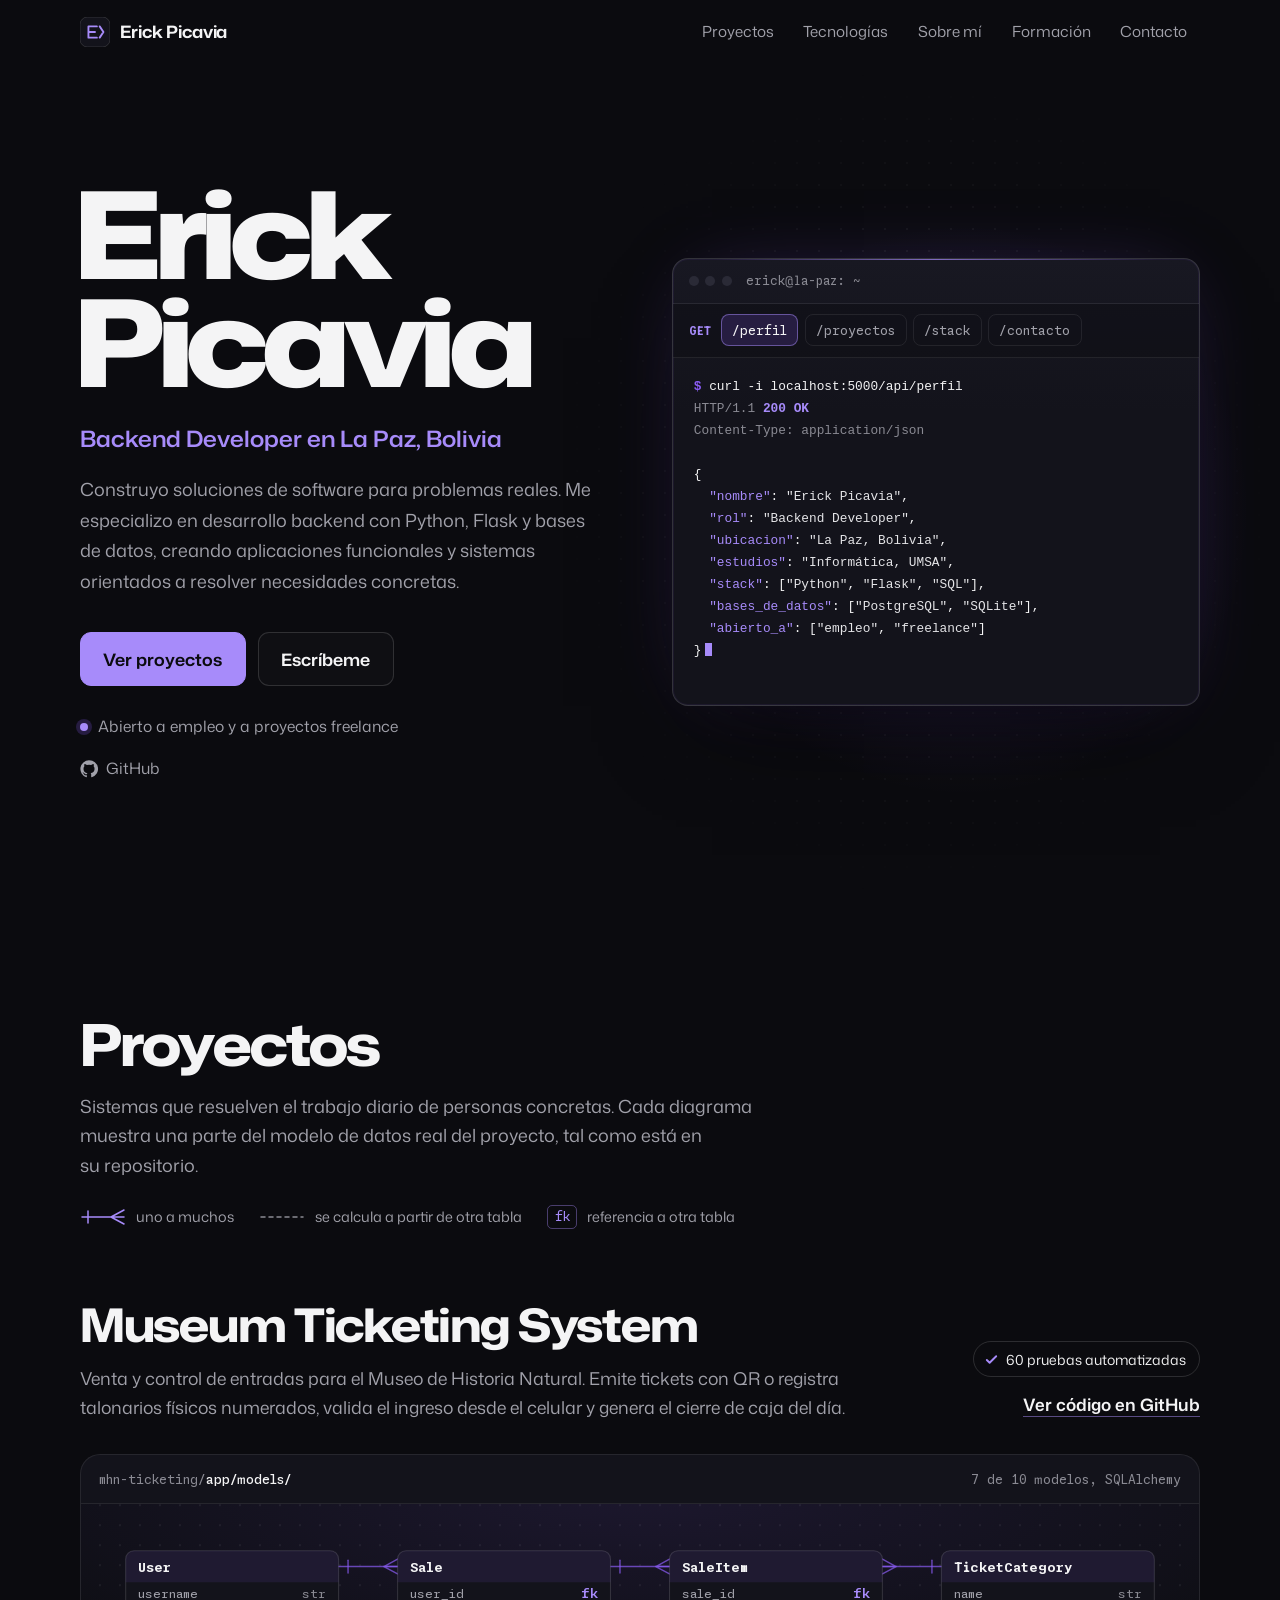
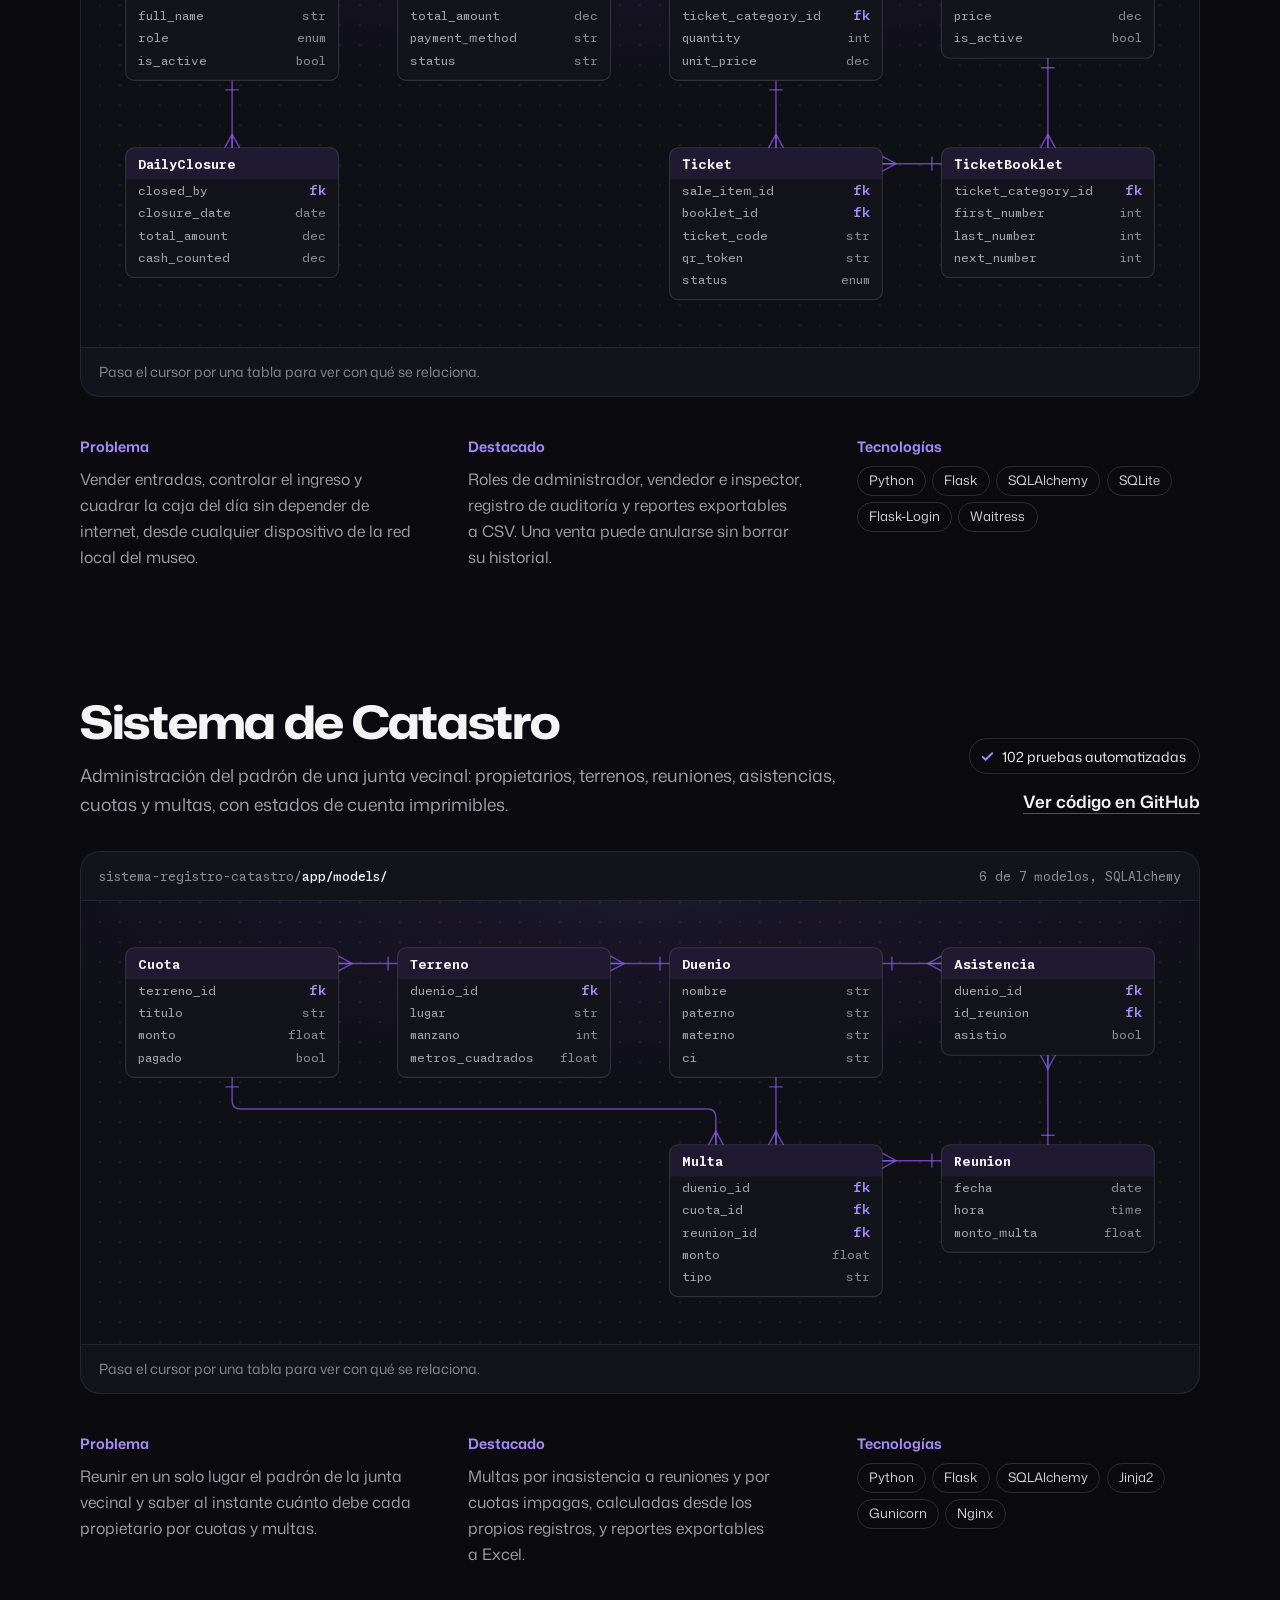
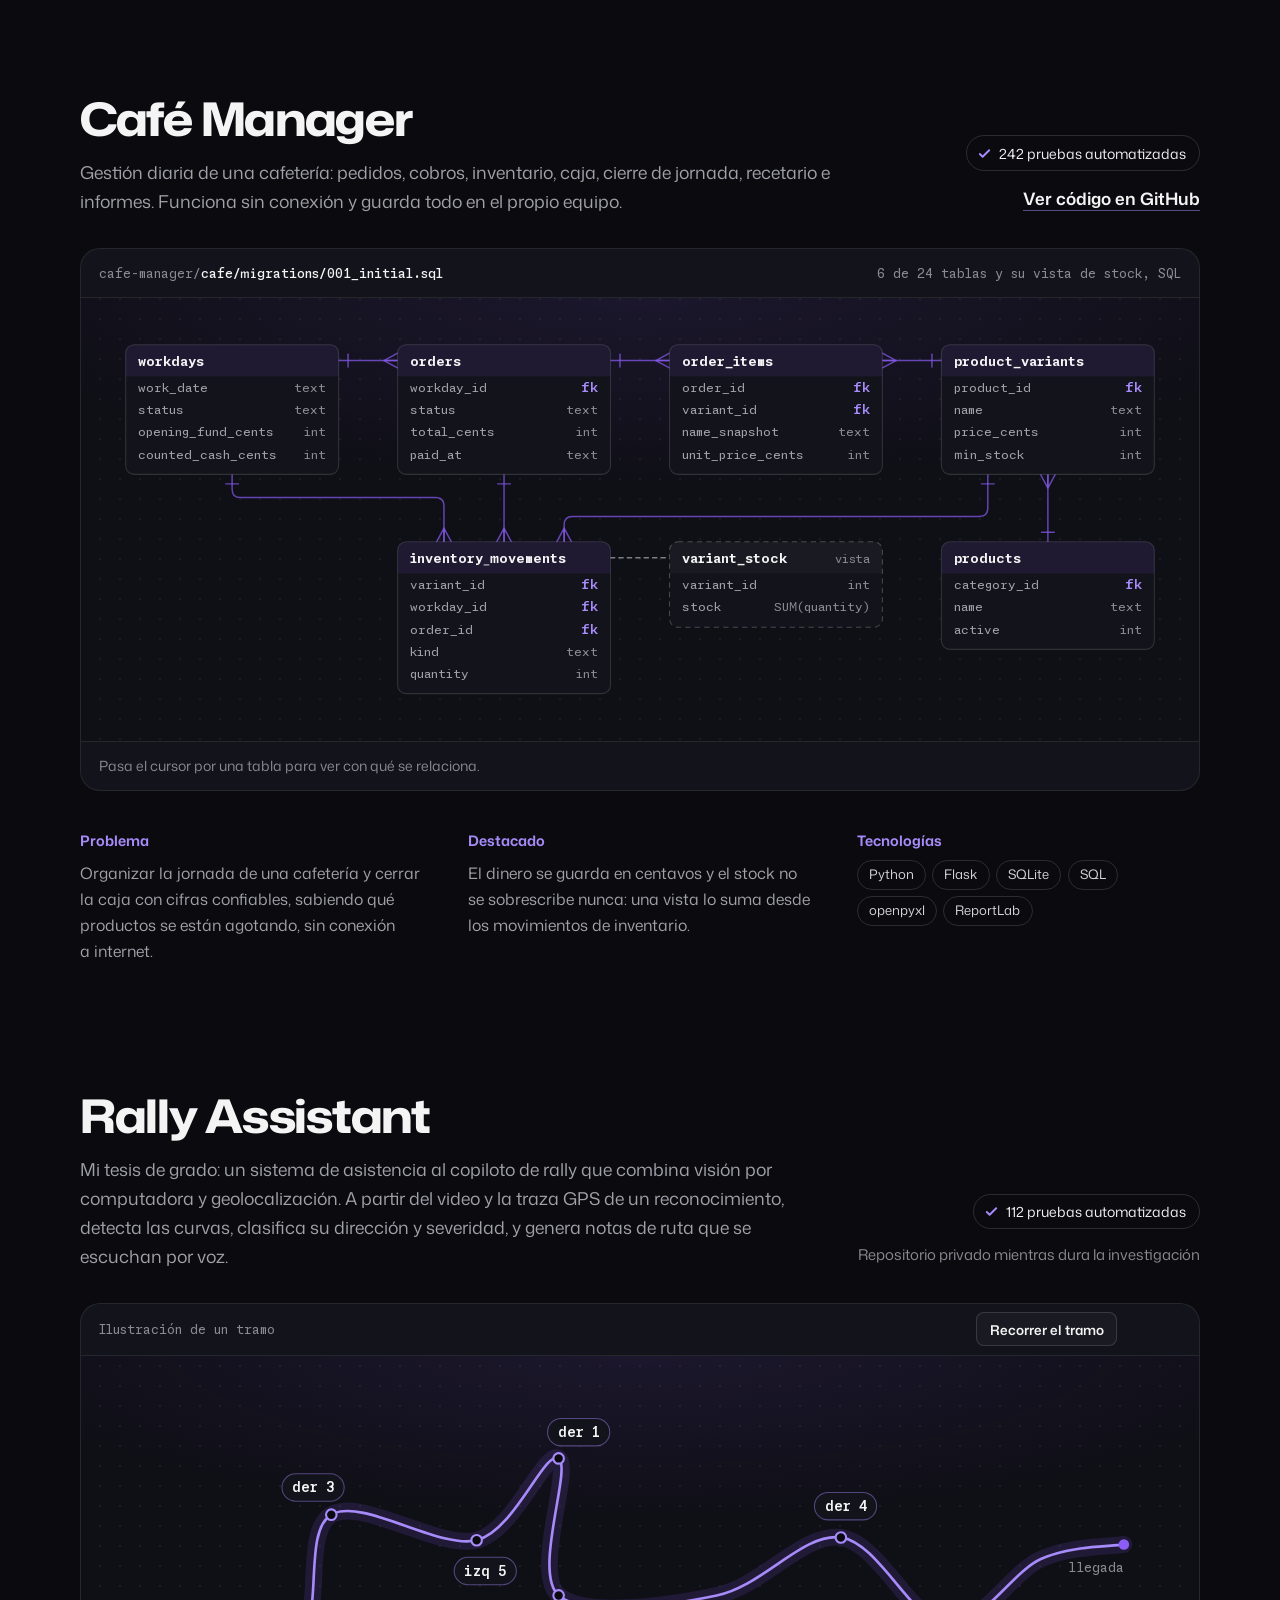
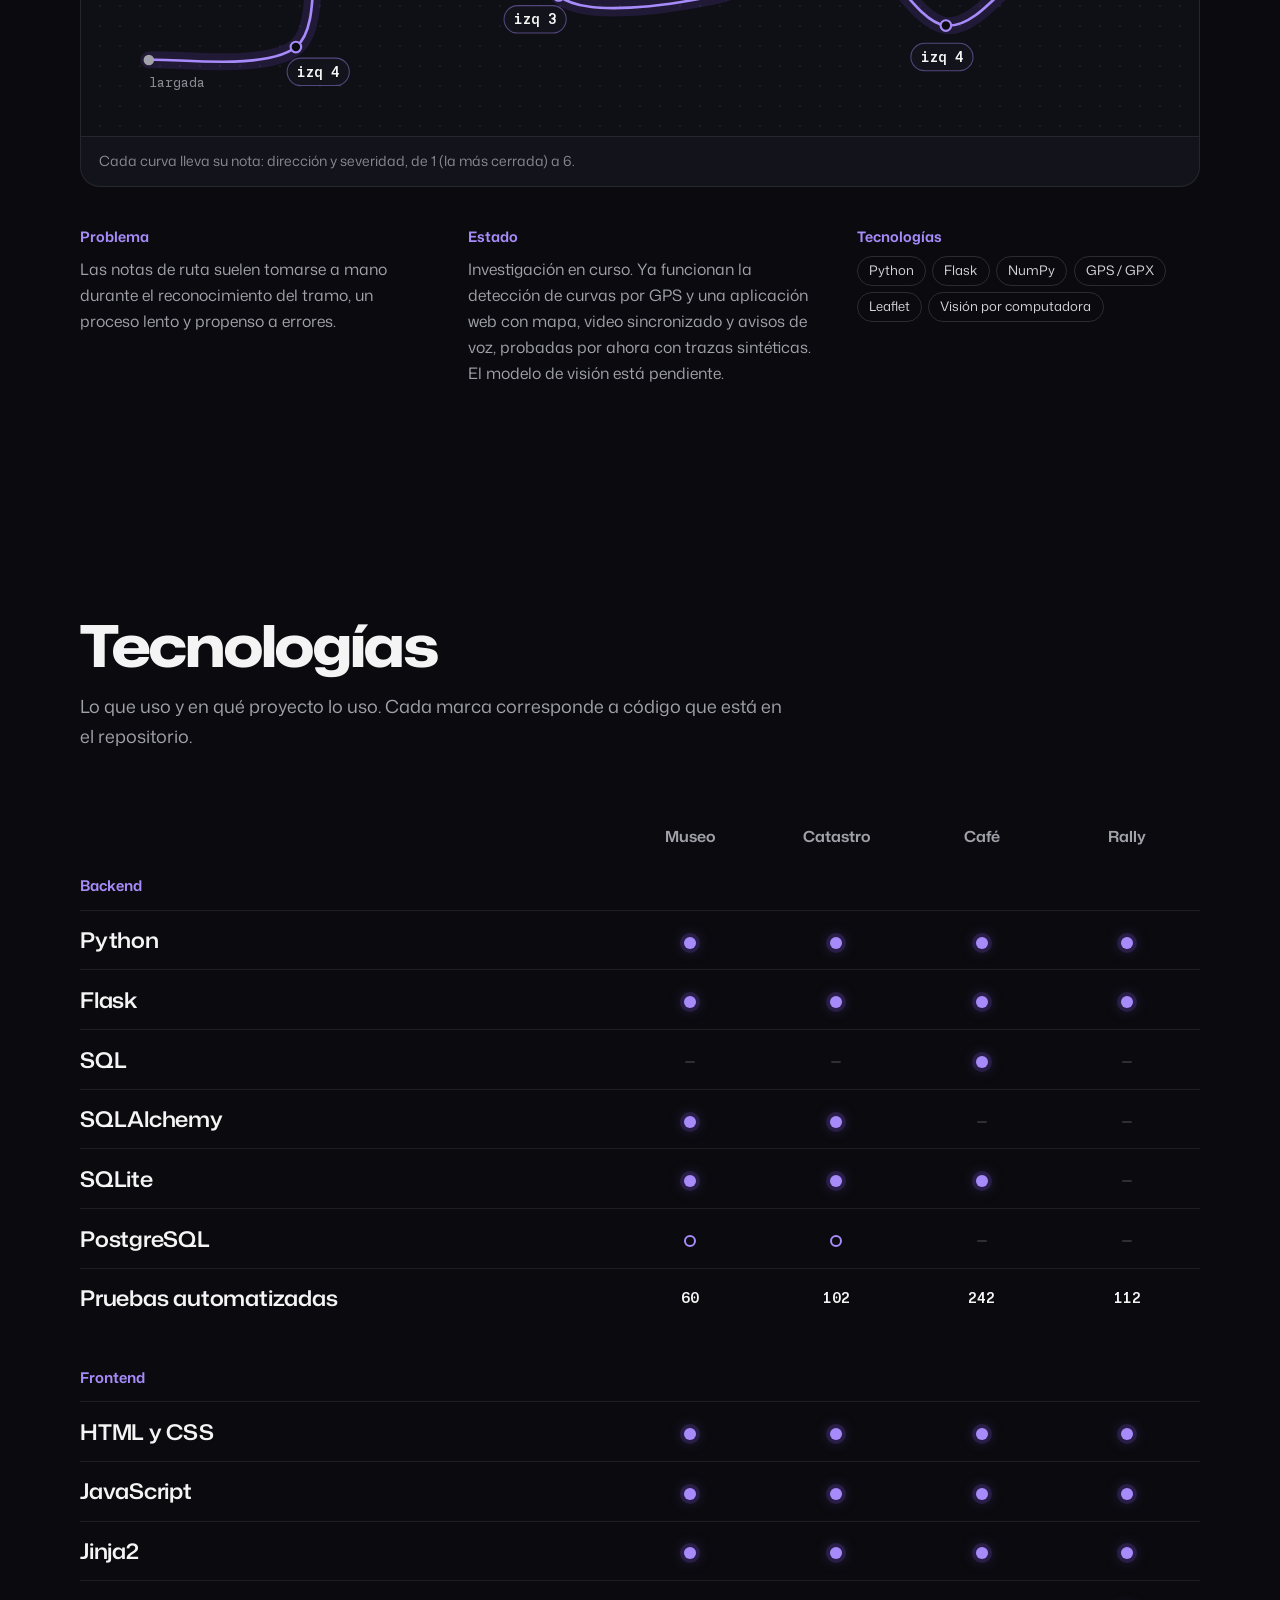
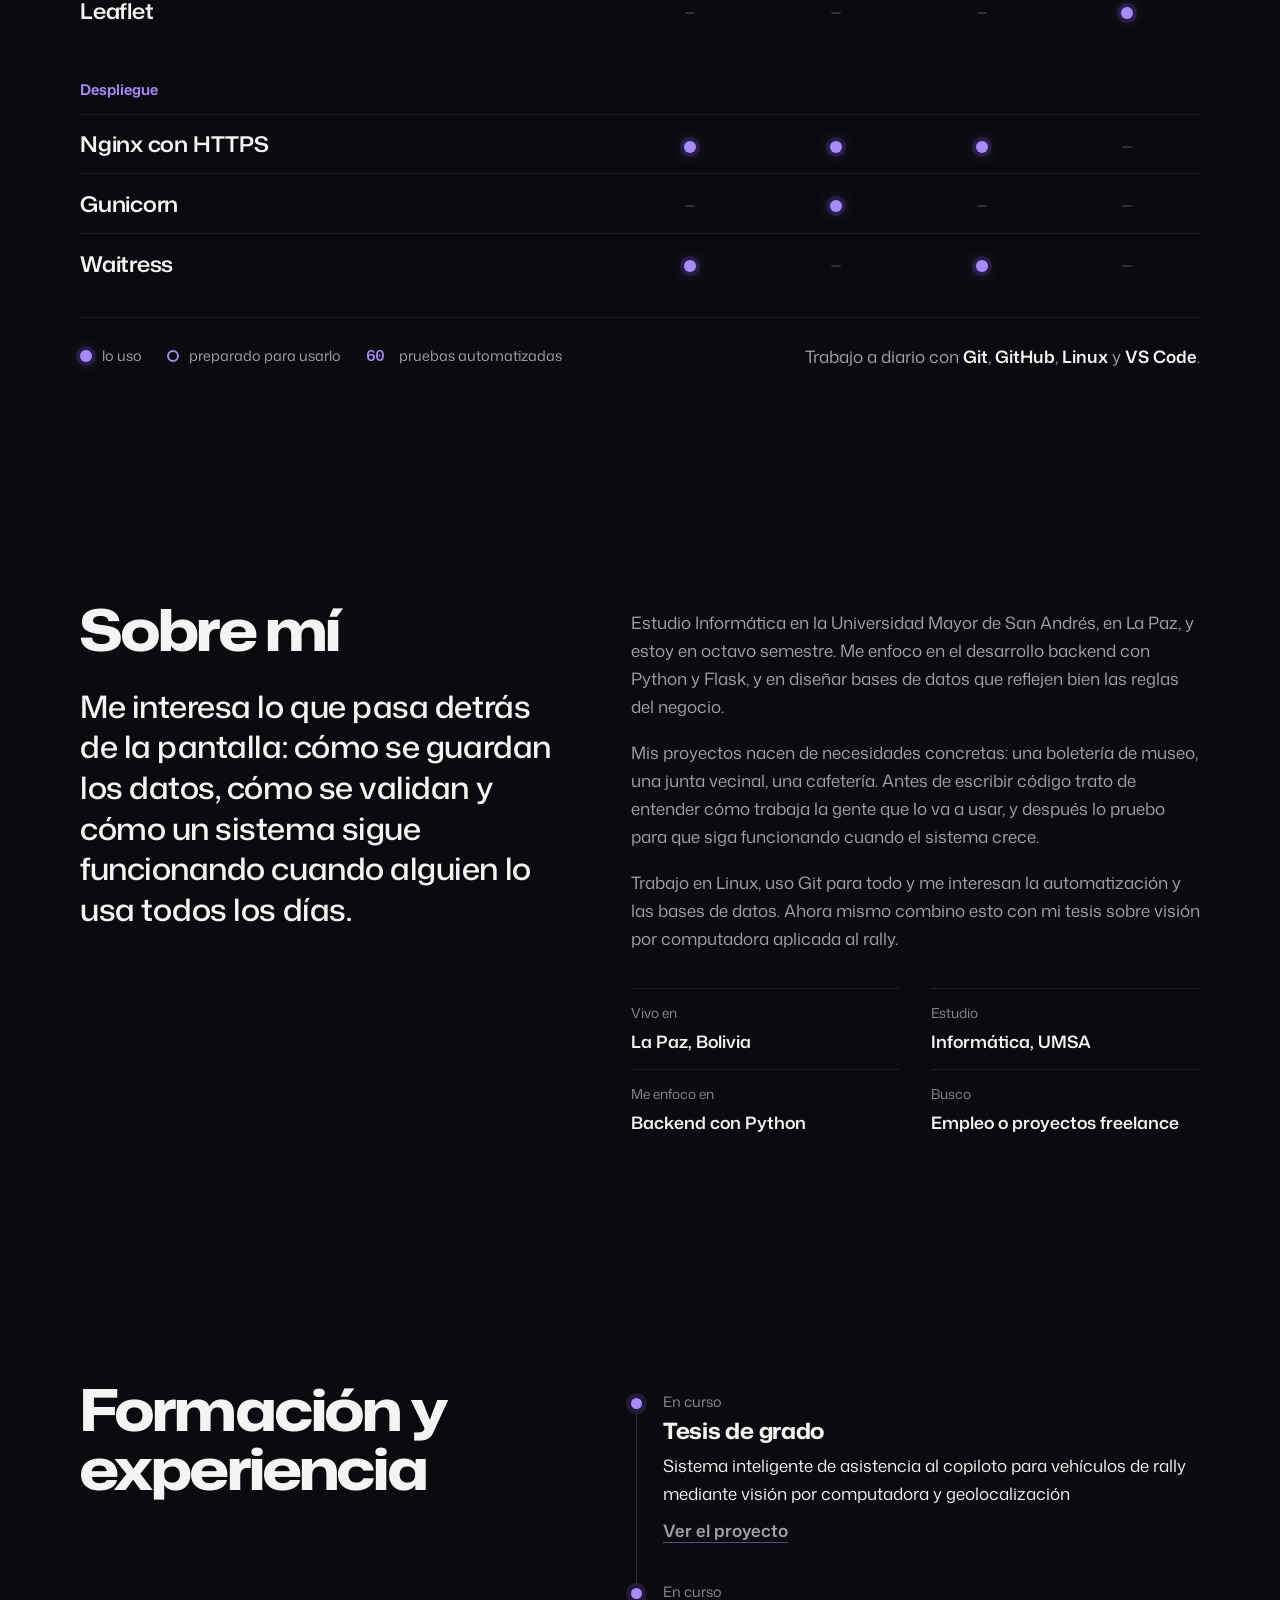
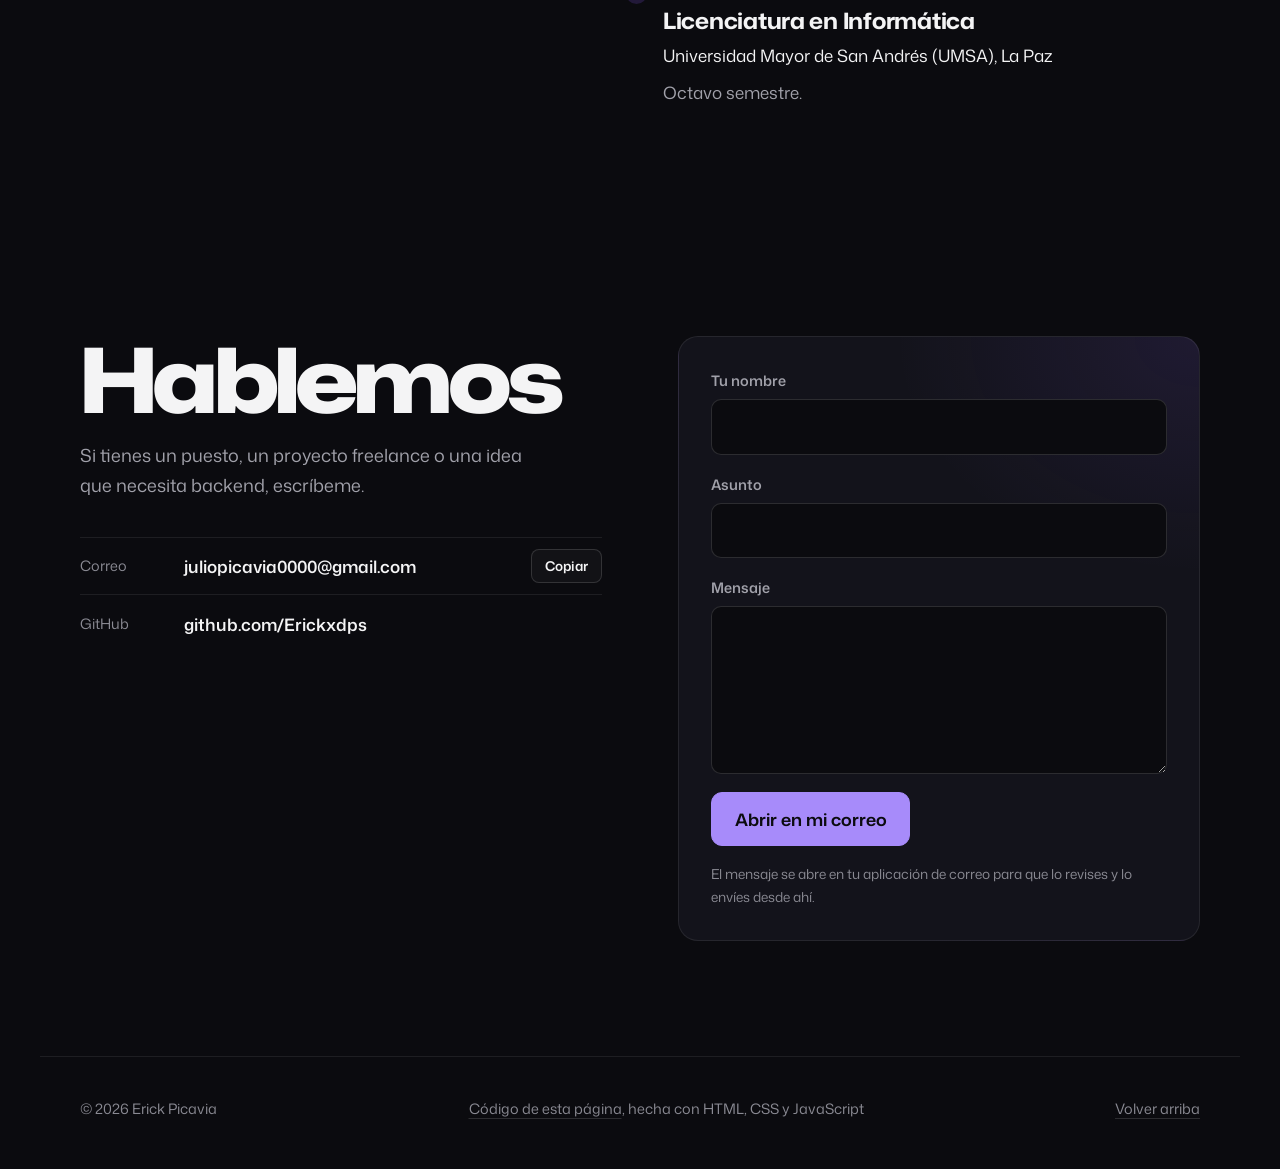
==== commit d5c5f291: "Rediseño del portafolio: consola interactiva y diagramas reales - Portada: la consola responde a /pe" ====
--- a/index.html
+++ b/index.html
@@ -4,10 +4,10 @@
   <meta charset="utf-8">
   <meta name="viewport" content="width=device-width, initial-scale=1">
   <title>Erick Picavia · Backend Developer</title>
-  <meta name="description" content="Erick Picavia, backend developer en La Paz, Bolivia. Desarrollo aplicaciones web con Python, Flask y SQL: sistemas de entradas, catastro vecinal y gestión de cafetería.">
+  <meta name="description" content="Erick Picavia, backend developer en La Paz, Bolivia. Desarrollo aplicaciones web con Python, Flask y SQL: un sistema de entradas para museo, un catastro vecinal y la gestión de una cafetería.">
   <meta name="author" content="Erick Picavia">
   <meta name="theme-color" content="#0B0B0F">
-  <!-- EDITAR: si conectas un dominio propio, cambia esta URL aquí y en las etiquetas og:url / og:image -->
+  <!-- EDITAR: si conectas un dominio propio, cambia esta URL aquí, en og:url, og:image y en el JSON-LD -->
   <link rel="canonical" href="https://erickxdps.github.io/">
 
   <meta property="og:type" content="profile">
@@ -36,9 +36,10 @@
       "name": "Erick Picavia",
       "jobTitle": "Backend Developer",
       "url": "https://erickxdps.github.io/",
+      "email": "mailto:juliopicavia0000@gmail.com",
       "address": { "@type": "PostalAddress", "addressLocality": "La Paz", "addressCountry": "BO" },
       "affiliation": { "@type": "CollegeOrUniversity", "name": "Universidad Mayor de San Andrés" },
-      "knowsAbout": ["Python", "Flask", "SQL", "PostgreSQL", "SQLite", "Desarrollo backend", "Linux", "Git"],
+      "knowsAbout": ["Python", "Flask", "SQL", "PostgreSQL", "SQLite", "SQLAlchemy", "Desarrollo backend", "Linux", "Git", "Nginx"],
       "sameAs": ["https://github.com/Erickxdps"]
     }
   }
@@ -58,8 +59,8 @@
     </button>
     <nav id="menu" class="nav__menu" aria-label="Secciones">
       <a href="#proyectos">Proyectos</a>
+      <a href="#tecnologias">Tecnologías</a>
       <a href="#sobre-mi">Sobre mí</a>
-      <a href="#tecnologias">Tecnologías</a>
       <a href="#formacion">Formación</a>
       <a href="#contacto">Contacto</a>
     </nav>
@@ -76,9 +77,11 @@
       <p class="hero__intro">Construyo soluciones de software para problemas reales. Me especializo en desarrollo backend con Python, Flask y bases de datos, creando aplicaciones funcionales y sistemas orientados a resolver necesidades concretas.</p>
       <div class="hero__acciones">
         <a class="boton boton--primario" href="#proyectos">Ver proyectos</a>
+        <a class="boton" href="#contacto" data-config="email">Escríbeme</a>
         <!-- El botón de CV aparece solo cuando configuras PERFIL.cv en script.js -->
         <a class="boton" href="#" data-config="cv" download hidden>Descargar CV</a>
       </div>
+      <p class="hero__estado"><span class="punto" aria-hidden="true"></span>Abierto a empleo y a proyectos freelance</p>
       <ul class="redes" aria-label="Perfiles">
         <li><a href="https://github.com/Erickxdps" rel="me noopener" target="_blank">
           <svg viewBox="0 0 24 24" aria-hidden="true"><path d="M12 .5a11.5 11.5 0 0 0-3.64 22.41c.58.1.79-.25.79-.56v-2c-3.2.7-3.88-1.37-3.88-1.37-.52-1.33-1.28-1.69-1.28-1.69-1.05-.71.08-.7.08-.7 1.16.08 1.77 1.19 1.77 1.19 1.03 1.77 2.7 1.26 3.36.96.1-.75.4-1.26.73-1.55-2.55-.29-5.24-1.28-5.24-5.68 0-1.25.45-2.28 1.18-3.08-.12-.29-.51-1.46.11-3.04 0 0 .97-.31 3.17 1.18a11 11 0 0 1 5.77 0c2.2-1.49 3.17-1.18 3.17-1.18.62 1.58.23 2.75.11 3.04.74.8 1.18 1.83 1.18 3.08 0 4.41-2.69 5.38-5.25 5.67.41.36.78 1.06.78 2.14v3.17c0 .31.21.67.8.56A11.5 11.5 0 0 0 12 .5Z"/></svg>
@@ -89,21 +92,32 @@
       </ul>
     </div>
 
-    <figure class="consola" aria-label="Respuesta de ejemplo de una API con mi perfil">
-      <div class="consola__barra" aria-hidden="true"><i></i><i></i><i></i><span>erick@la-paz ~ curl</span></div>
-<pre class="consola__cuerpo"><code><span class="l" style="--i:0"><b class="prompt">$</b> curl -i erickxdps.github.io/api/perfil</span>
-<span class="l dim" style="--i:1">HTTP/1.1 <b class="ok">200 OK</b></span>
-<span class="l dim" style="--i:2">content-type: application/json</span>
-<span class="l" style="--i:3"> </span>
-<span class="l" style="--i:4">{</span>
-<span class="l" style="--i:5">  <b class="k">"nombre"</b>: <b class="s">"Erick Picavia"</b>,</span>
-<span class="l" style="--i:6">  <b class="k">"rol"</b>: <b class="s">"Backend Developer"</b>,</span>
-<span class="l" style="--i:7">  <b class="k">"stack"</b>: [<b class="s">"Python"</b>, <b class="s">"Flask"</b>, <b class="s">"SQL"</b>],</span>
-<span class="l" style="--i:8">  <b class="k">"bases_de_datos"</b>: [<b class="s">"PostgreSQL"</b>, <b class="s">"SQLite"</b>],</span>
-<span class="l" style="--i:9">  <b class="k">"ubicacion"</b>: <b class="s">"La Paz, Bolivia"</b>,</span>
-<span class="l" style="--i:10">  <b class="k">"estudios"</b>: <b class="s">"Informática, UMSA"</b>,</span>
-<span class="l" style="--i:11">  <b class="k">"abierto_a"</b>: [<b class="s">"empleo"</b>, <b class="s">"freelance"</b>]</span>
-<span class="l" style="--i:12">}<b class="cursor" aria-hidden="true"></b></span></code></pre>
+    <!-- Consola: cada botón muestra una respuesta distinta. Los datos están en API, en script.js -->
+    <figure class="consola" data-consola>
+      <div class="consola__barra">
+        <span class="consola__luces" aria-hidden="true"><i></i><i></i><i></i></span>
+        <span class="consola__titulo">erick@la-paz: ~</span>
+      </div>
+      <div class="consola__rutas" role="group" aria-label="Elige qué consultar">
+        <span class="consola__metodo" aria-hidden="true">GET</span>
+        <button type="button" data-ruta="perfil" aria-pressed="true">/perfil</button>
+        <button type="button" data-ruta="proyectos" aria-pressed="false">/proyectos</button>
+        <button type="button" data-ruta="stack" aria-pressed="false">/stack</button>
+        <button type="button" data-ruta="contacto" aria-pressed="false">/contacto</button>
+      </div>
+<pre class="consola__cuerpo" tabindex="0" aria-label="Respuesta de la consulta"><code data-salida><span class="l"><b class="prompt">$</b> curl -i localhost:5000/api/perfil</span>
+<span class="l dim">HTTP/1.1 <b class="ok">200 OK</b></span>
+<span class="l dim">Content-Type: application/json</span>
+<span class="l"> </span>
+<span class="l">{</span>
+<span class="l">  <b class="k">"nombre"</b>: <b class="s">"Erick Picavia"</b>,</span>
+<span class="l">  <b class="k">"rol"</b>: <b class="s">"Backend Developer"</b>,</span>
+<span class="l">  <b class="k">"ubicacion"</b>: <b class="s">"La Paz, Bolivia"</b>,</span>
+<span class="l">  <b class="k">"estudios"</b>: <b class="s">"Informática, UMSA"</b>,</span>
+<span class="l">  <b class="k">"stack"</b>: [<b class="s">"Python"</b>, <b class="s">"Flask"</b>, <b class="s">"SQL"</b>],</span>
+<span class="l">  <b class="k">"bases_de_datos"</b>: [<b class="s">"PostgreSQL"</b>, <b class="s">"SQLite"</b>],</span>
+<span class="l">  <b class="k">"abierto_a"</b>: [<b class="s">"empleo"</b>, <b class="s">"freelance"</b>]</span>
+<span class="l">}</span></code></pre>
     </figure>
   </section>
 
@@ -111,335 +125,323 @@
   <section id="proyectos" class="seccion" aria-labelledby="proyectos-t">
     <div class="seccion__cabeza">
       <h2 id="proyectos-t">Proyectos</h2>
-      <p>Sistemas que resuelven trabajo diario de personas concretas. Cada visual muestra una parte del modelo de datos real del proyecto.</p>
+      <p>Sistemas que resuelven el trabajo diario de personas concretas. Cada diagrama muestra una parte del modelo de datos real del proyecto, tal como está en su repositorio.</p>
+      <ul class="leyenda" aria-label="Cómo leer los diagramas">
+        <li><svg viewBox="0 0 46 16" aria-hidden="true"><path d="M2 8H44M8 2V14M31 8L44 1M31 8L44 8M31 8L44 15"/></svg>uno a muchos</li>
+        <li><svg viewBox="0 0 46 16" aria-hidden="true"><path class="punteada" d="M2 8H44"/></svg>se calcula a partir de otra tabla</li>
+        <li><span class="fk">fk</span>referencia a otra tabla</li>
+      </ul>
     </div>
 
     <!--
       Para añadir un proyecto, copia un <article class="proyecto"> completo.
-      - Imagen: reemplaza el <svg> dentro de .proyecto__visual por
+      - Imagen: reemplaza el contenido de .lienzo__area por
         <img src="assets/images/mi-captura.webp" alt="Descripción" width="1240" height="660" loading="lazy">
       - Demo: el enlace "Ver demo" aparece solo si configuras su clave en PERFIL.demos (script.js).
     -->
 
-    <article class="proyecto" id="p-entradas">
-      <div class="proyecto__texto">
-        <h3>Museum Ticketing System</h3>
-        <p class="proyecto__desc">Venta y control de entradas para el Museo de Historia Natural. Emite tickets con QR o registra talonarios físicos numerados, valida el ingreso desde el celular y genera el cierre de caja del día.</p>
-        <dl class="proyecto__datos">
-          <div><dt>Problema</dt><dd>Vender entradas, controlar el ingreso y cuadrar la caja del día sin depender de internet, desde cualquier dispositivo de la red local del museo.</dd></div>
-          <div><dt>Destacado</dt><dd>Roles de administrador, vendedor e inspector, auditoría de cambios, reportes en Excel y 60 pruebas automatizadas.</dd></div>
-        </dl>
-        <ul class="stack" aria-label="Tecnologías">
-          <li>Python</li><li>Flask</li><li>SQLAlchemy</li><li>SQLite</li><li>Flask-Login</li><li>Waitress</li>
-        </ul>
-        <p class="proyecto__links">
-          <a href="https://github.com/Erickxdps/mhn-ticketing" target="_blank" rel="noopener">Ver código en GitHub</a>
-          <a href="#" data-demo="entradas" target="_blank" rel="noopener" hidden>Ver demo</a>
-        </p>
-      </div>
-      <figure class="proyecto__visual" tabindex="0">
-        <svg class="diagrama" viewBox="0 0 620 292" role="img" aria-labelledby="mhn-t">
-        <title id="mhn-t">Parte del modelo de datos del sistema de entradas: usuarios, ventas, categorías, talonarios y tickets</title>
-        <g class="aristas">
-        <path d="M192 63 L222 63"/>
-        <circle cx="192" cy="63" r="3"/>
-        <path d="M212 63 L222 56"/>
-        <path d="M212 63 L222 63"/>
-        <path d="M212 63 L222 70"/>
-        <path d="M398 63 L428 63"/>
-        <circle cx="398" cy="63" r="3"/>
-        <path d="M418 63 L428 56"/>
-        <path d="M418 63 L428 63"/>
-        <path d="M418 63 L428 70"/>
-        <path d="M516 102 L516 200"/>
-        <circle cx="516" cy="102" r="3"/>
-        <path d="M516 190 L523 200"/>
-        <path d="M516 190 L516 200"/>
-        <path d="M516 190 L509 200"/>
-        <path d="M192 239 L222 239"/>
-        <circle cx="192" cy="239" r="3"/>
-        <path d="M212 239 L222 232"/>
-        <path d="M212 239 L222 239"/>
-        <path d="M212 239 L222 246"/>
-        <path d="M398 239 L428 239"/>
-        <circle cx="398" cy="239" r="3"/>
-        <path d="M418 239 L428 232"/>
-        <path d="M418 239 L428 239"/>
-        <path d="M418 239 L428 246"/>
-        </g><g class="nodos">
-        <g transform="translate(16 24)"><rect width="176" height="78" rx="6"/><path class="sep" d="M0 28 H176"/><text class="tabla" x="12" y="19">User</text>
-        <text class="campo" x="12" y="46">username<tspan class="tipo" x="164" text-anchor="end">str</tspan></text>
-        <text class="campo" x="12" y="66">role<tspan class="tipo" x="164" text-anchor="end">str</tspan></text>
-        </g>
-        <g transform="translate(222 24)"><rect width="176" height="78" rx="6"/><path class="sep" d="M0 28 H176"/><text class="tabla" x="12" y="19">Sale</text>
-        <text class="campo" x="12" y="46">total_amount<tspan class="tipo" x="164" text-anchor="end">dec</tspan></text>
-        <text class="campo" x="12" y="66">payment_method<tspan class="tipo" x="164" text-anchor="end">str</tspan></text>
-        </g>
-        <g transform="translate(428 24)"><rect width="176" height="78" rx="6"/><path class="sep" d="M0 28 H176"/><text class="tabla" x="12" y="19">SaleItem</text>
-        <text class="campo" x="12" y="46">quantity<tspan class="tipo" x="164" text-anchor="end">int</tspan></text>
-        <text class="campo" x="12" y="66">unit_price<tspan class="tipo" x="164" text-anchor="end">dec</tspan></text>
-        </g>
-        <g transform="translate(16 200)"><rect width="176" height="78" rx="6"/><path class="sep" d="M0 28 H176"/><text class="tabla" x="12" y="19">TicketCategory</text>
-        <text class="campo" x="12" y="46">name<tspan class="tipo" x="164" text-anchor="end">str</tspan></text>
-        <text class="campo" x="12" y="66">price<tspan class="tipo" x="164" text-anchor="end">dec</tspan></text>
-        </g>
-        <g transform="translate(222 200)"><rect width="176" height="78" rx="6"/><path class="sep" d="M0 28 H176"/><text class="tabla" x="12" y="19">TicketBooklet</text>
-        <text class="campo" x="12" y="46">first_number<tspan class="tipo" x="164" text-anchor="end">int</tspan></text>
-        <text class="campo" x="12" y="66">last_number<tspan class="tipo" x="164" text-anchor="end">int</tspan></text>
-        </g>
-        <g transform="translate(428 200)"><rect width="176" height="78" rx="6"/><path class="sep" d="M0 28 H176"/><text class="tabla" x="12" y="19">Ticket</text>
-        <text class="campo" x="12" y="46">ticket_code<tspan class="tipo" x="164" text-anchor="end">str</tspan></text>
-        <text class="campo" x="12" y="66">qr_token<tspan class="tipo" x="164" text-anchor="end">str</tspan></text>
-        </g>
-        </g></svg>
-        <figcaption>Ventas, talonarios y tickets</figcaption>
+    <article class="proyecto" id="p-entradas" aria-labelledby="p-entradas-t">
+      <header class="proyecto__cabeza">
+        <div class="proyecto__titulo">
+          <h3 id="p-entradas-t">Museum Ticketing System</h3>
+          <p class="proyecto__desc">Venta y control de entradas para el Museo de Historia Natural. Emite tickets con QR o registra talonarios físicos numerados, valida el ingreso desde el celular y genera el cierre de caja del día.</p>
+        </div>
+        <div class="proyecto__acciones">
+          <p class="pruebas"><svg viewBox="0 0 16 16" aria-hidden="true"><path d="M3 8.5l3 3 7-7"/></svg>60 pruebas automatizadas</p>
+          <a class="enlace-repo" href="https://github.com/Erickxdps/mhn-ticketing" target="_blank" rel="noopener">Ver código en GitHub</a>
+          <a class="enlace-repo" href="#" data-demo="entradas" target="_blank" rel="noopener" hidden>Ver demo</a>
+        </div>
+      </header>
+      <figure class="lienzo">
+        <div class="lienzo__barra">
+          <a class="lienzo__ruta" href="https://github.com/Erickxdps/mhn-ticketing/tree/main/app/models" target="_blank" rel="noopener"><span class="lienzo__repo">mhn-ticketing/</span><b>app/models/</b></a>
+          <span class="lienzo__meta">7 de 10 modelos, SQLAlchemy</span>
+        </div>
+        <div class="lienzo__area" tabindex="0" aria-label="Diagrama del modelo de datos, desplazable">
+<!-- svg:mhn -->
+<svg class="diagrama" viewBox="0 0 1000 359" role="img" aria-labelledby="mhn-t">
+<title id="mhn-t">Parte del modelo de datos del sistema de entradas: usuarios, ventas, líneas de venta, categorías, talonarios, tickets y cierres diarios</title>
+<g class="aristas">
+<g class="arista" data-de="User" data-a="Sale"><path class="linea" d="M214 29 L270 29"/><path class="marca" d="M223 35 L223 23"/><path class="marca" d="M257 29 L270 22 M257 29 L270 29 M257 29 L270 36"/></g>
+<g class="arista" data-de="Sale" data-a="SaleItem"><path class="linea" d="M472 29 L528 29"/><path class="marca" d="M481 35 L481 23"/><path class="marca" d="M515 29 L528 22 M515 29 L528 29 M515 29 L528 36"/></g>
+<g class="arista" data-de="TicketCategory" data-a="SaleItem"><path class="linea" d="M786 29 L730 29"/><path class="marca" d="M777 23 L777 35"/><path class="marca" d="M743 29 L730 36 M743 29 L730 29 M743 29 L730 22"/></g>
+<g class="arista" data-de="User" data-a="DailyClosure"><path class="linea" d="M113 137 L113 201"/><path class="marca" d="M107 146 L119 146"/><path class="marca" d="M113 188 L120 201 M113 188 L113 201 M113 188 L106 201"/></g>
+<g class="arista" data-de="SaleItem" data-a="Ticket"><path class="linea" d="M629 137 L629 201"/><path class="marca" d="M623 146 L635 146"/><path class="marca" d="M629 188 L636 201 M629 188 L629 201 M629 188 L622 201"/></g>
+<g class="arista" data-de="TicketCategory" data-a="TicketBooklet"><path class="linea" d="M887 116 L887 201"/><path class="marca" d="M881 125 L893 125"/><path class="marca" d="M887 188 L894 201 M887 188 L887 201 M887 188 L880 201"/></g>
+<g class="arista" data-de="TicketBooklet" data-a="Ticket"><path class="linea" d="M786 216 L730 216"/><path class="marca" d="M777 210 L777 222"/><path class="marca" d="M743 216 L730 223 M743 216 L730 216 M743 216 L730 209"/></g>
+</g><g class="nodos">
+<g class="nodo" data-tabla="User" transform="translate(12 14)"><rect class="caja" width="202" height="123" rx="8"/><path class="cabeza" d="M0 8 A8 8 0 0 1 8 0 H194 A8 8 0 0 1 202 8 V30 H0 Z"/><text class="tabla" x="12" y="20">User</text><text class="campo" x="12" y="45">username<tspan class="tipo" x="190" text-anchor="end">str</tspan></text><text class="campo" x="12" y="66">full_name<tspan class="tipo" x="190" text-anchor="end">str</tspan></text><text class="campo" x="12" y="87">role<tspan class="tipo" x="190" text-anchor="end">enum</tspan></text><text class="campo" x="12" y="108">is_active<tspan class="tipo" x="190" text-anchor="end">bool</tspan></text></g>
+<g class="nodo" data-tabla="Sale" transform="translate(270 14)"><rect class="caja" width="202" height="123" rx="8"/><path class="cabeza" d="M0 8 A8 8 0 0 1 8 0 H194 A8 8 0 0 1 202 8 V30 H0 Z"/><text class="tabla" x="12" y="20">Sale</text><text class="campo" x="12" y="45">user_id<tspan class="tipo fk" x="190" text-anchor="end">fk</tspan></text><text class="campo" x="12" y="66">total_amount<tspan class="tipo" x="190" text-anchor="end">dec</tspan></text><text class="campo" x="12" y="87">payment_method<tspan class="tipo" x="190" text-anchor="end">str</tspan></text><text class="campo" x="12" y="108">status<tspan class="tipo" x="190" text-anchor="end">str</tspan></text></g>
+<g class="nodo" data-tabla="SaleItem" transform="translate(528 14)"><rect class="caja" width="202" height="123" rx="8"/><path class="cabeza" d="M0 8 A8 8 0 0 1 8 0 H194 A8 8 0 0 1 202 8 V30 H0 Z"/><text class="tabla" x="12" y="20">SaleItem</text><text class="campo" x="12" y="45">sale_id<tspan class="tipo fk" x="190" text-anchor="end">fk</tspan></text><text class="campo" x="12" y="66">ticket_category_id<tspan class="tipo fk" x="190" text-anchor="end">fk</tspan></text><text class="campo" x="12" y="87">quantity<tspan class="tipo" x="190" text-anchor="end">int</tspan></text><text class="campo" x="12" y="108">unit_price<tspan class="tipo" x="190" text-anchor="end">dec</tspan></text></g>
+<g class="nodo" data-tabla="TicketCategory" transform="translate(786 14)"><rect class="caja" width="202" height="102" rx="8"/><path class="cabeza" d="M0 8 A8 8 0 0 1 8 0 H194 A8 8 0 0 1 202 8 V30 H0 Z"/><text class="tabla" x="12" y="20">TicketCategory</text><text class="campo" x="12" y="45">name<tspan class="tipo" x="190" text-anchor="end">str</tspan></text><text class="campo" x="12" y="66">price<tspan class="tipo" x="190" text-anchor="end">dec</tspan></text><text class="campo" x="12" y="87">is_active<tspan class="tipo" x="190" text-anchor="end">bool</tspan></text></g>
+<g class="nodo" data-tabla="DailyClosure" transform="translate(12 201)"><rect class="caja" width="202" height="123" rx="8"/><path class="cabeza" d="M0 8 A8 8 0 0 1 8 0 H194 A8 8 0 0 1 202 8 V30 H0 Z"/><text class="tabla" x="12" y="20">DailyClosure</text><text class="campo" x="12" y="45">closed_by<tspan class="tipo fk" x="190" text-anchor="end">fk</tspan></text><text class="campo" x="12" y="66">closure_date<tspan class="tipo" x="190" text-anchor="end">date</tspan></text><text class="campo" x="12" y="87">total_amount<tspan class="tipo" x="190" text-anchor="end">dec</tspan></text><text class="campo" x="12" y="108">cash_counted<tspan class="tipo" x="190" text-anchor="end">dec</tspan></text></g>
+<g class="nodo" data-tabla="Ticket" transform="translate(528 201)"><rect class="caja" width="202" height="144" rx="8"/><path class="cabeza" d="M0 8 A8 8 0 0 1 8 0 H194 A8 8 0 0 1 202 8 V30 H0 Z"/><text class="tabla" x="12" y="20">Ticket</text><text class="campo" x="12" y="45">sale_item_id<tspan class="tipo fk" x="190" text-anchor="end">fk</tspan></text><text class="campo" x="12" y="66">booklet_id<tspan class="tipo fk" x="190" text-anchor="end">fk</tspan></text><text class="campo" x="12" y="87">ticket_code<tspan class="tipo" x="190" text-anchor="end">str</tspan></text><text class="campo" x="12" y="108">qr_token<tspan class="tipo" x="190" text-anchor="end">str</tspan></text><text class="campo" x="12" y="129">status<tspan class="tipo" x="190" text-anchor="end">enum</tspan></text></g>
+<g class="nodo" data-tabla="TicketBooklet" transform="translate(786 201)"><rect class="caja" width="202" height="123" rx="8"/><path class="cabeza" d="M0 8 A8 8 0 0 1 8 0 H194 A8 8 0 0 1 202 8 V30 H0 Z"/><text class="tabla" x="12" y="20">TicketBooklet</text><text class="campo" x="12" y="45">ticket_category_id<tspan class="tipo fk" x="190" text-anchor="end">fk</tspan></text><text class="campo" x="12" y="66">first_number<tspan class="tipo" x="190" text-anchor="end">int</tspan></text><text class="campo" x="12" y="87">last_number<tspan class="tipo" x="190" text-anchor="end">int</tspan></text><text class="campo" x="12" y="108">next_number<tspan class="tipo" x="190" text-anchor="end">int</tspan></text></g>
+</g></svg>
+<!-- /svg:mhn -->
+        </div>
+        <figcaption class="lienzo__pie"><span class="si-puntero">Pasa el cursor por una tabla para ver con qué se relaciona.</span><span class="si-tactil">Toca una tabla para ver con qué se relaciona. Desliza para ver el diagrama completo.</span></figcaption>
       </figure>
+      <dl class="proyecto__datos">
+        <div><dt>Problema</dt><dd>Vender entradas, controlar el ingreso y cuadrar la caja del día sin depender de internet, desde cualquier dispositivo de la red local del museo.</dd></div>
+        <div><dt>Destacado</dt><dd>Roles de administrador, vendedor e inspector, registro de auditoría y reportes exportables a CSV. Una venta puede anularse sin borrar su historial.</dd></div>
+        <div><dt>Tecnologías</dt><dd><ul class="stack"><li>Python</li><li>Flask</li><li>SQLAlchemy</li><li>SQLite</li><li>Flask-Login</li><li>Waitress</li></ul></dd></div>
+      </dl>
     </article>
 
-    <article class="proyecto" id="p-catastro">
-      <div class="proyecto__texto">
-        <h3>Sistema de Catastro</h3>
-        <p class="proyecto__desc">Administración del padrón de una junta vecinal: propietarios, terrenos, reuniones, asistencias, cuotas y multas, con estados de cuenta imprimibles.</p>
-        <dl class="proyecto__datos">
-          <div><dt>Problema</dt><dd>Reunir en un solo lugar el padrón de la junta vecinal y saber al instante cuánto debe cada propietario por cuotas y multas.</dd></div>
-          <div><dt>Destacado</dt><dd>Multas por inasistencia y por cuotas impagas, reportes exportables a Excel y 102 pruebas automatizadas.</dd></div>
-        </dl>
-        <ul class="stack" aria-label="Tecnologías">
-          <li>Python</li><li>Flask</li><li>SQLAlchemy</li><li>Jinja2</li><li>Gunicorn</li><li>Nginx</li>
-        </ul>
-        <p class="proyecto__links">
-          <a href="https://github.com/Erickxdps/sistema-registro-catastro" target="_blank" rel="noopener">Ver código en GitHub</a>
-          <a href="#" data-demo="catastro" target="_blank" rel="noopener" hidden>Ver demo</a>
-        </p>
-      </div>
-      <figure class="proyecto__visual" tabindex="0">
-        <svg class="diagrama" viewBox="0 0 620 292" role="img" aria-labelledby="cat-t">
-        <title id="cat-t">Parte del modelo de datos del catastro: dueños, terrenos, cuotas, reuniones, asistencias y multas</title>
-        <g class="aristas">
-        <path d="M222 63 L192 63"/>
-        <circle cx="222" cy="63" r="3"/>
-        <path d="M202 63 L192 70"/>
-        <path d="M202 63 L192 63"/>
-        <path d="M202 63 L192 56"/>
-        <path d="M104 102 L104 200"/>
-        <circle cx="104" cy="102" r="3"/>
-        <path d="M104 190 L111 200"/>
-        <path d="M104 190 L104 200"/>
-        <path d="M104 190 L97 200"/>
-        <path d="M310 102 L310 200"/>
-        <circle cx="310" cy="102" r="3"/>
-        <path d="M310 190 L317 200"/>
-        <path d="M310 190 L310 200"/>
-        <path d="M310 190 L303 200"/>
-        <path d="M428 239 L398 239"/>
-        <circle cx="428" cy="239" r="3"/>
-        <path d="M408 239 L398 246"/>
-        <path d="M408 239 L398 239"/>
-        <path d="M408 239 L398 232"/>
-        <path d="M398 63 L428 63"/>
-        <circle cx="398" cy="63" r="3"/>
-        <path d="M418 63 L428 56"/>
-        <path d="M418 63 L428 63"/>
-        <path d="M418 63 L428 70"/>
-        <path d="M516 200 L516 102"/>
-        <circle cx="516" cy="200" r="3"/>
-        <path d="M516 112 L509 102"/>
-        <path d="M516 112 L516 102"/>
-        <path d="M516 112 L523 102"/>
-        </g><g class="nodos">
-        <g transform="translate(16 24)"><rect width="176" height="78" rx="6"/><path class="sep" d="M0 28 H176"/><text class="tabla" x="12" y="19">Terreno</text>
-        <text class="campo" x="12" y="46">lugar<tspan class="tipo" x="164" text-anchor="end">str</tspan></text>
-        <text class="campo" x="12" y="66">manzano<tspan class="tipo" x="164" text-anchor="end">int</tspan></text>
-        </g>
-        <g transform="translate(222 24)"><rect width="176" height="78" rx="6"/><path class="sep" d="M0 28 H176"/><text class="tabla" x="12" y="19">Duenio</text>
-        <text class="campo" x="12" y="46">nombre<tspan class="tipo" x="164" text-anchor="end">str</tspan></text>
-        <text class="campo" x="12" y="66">ci<tspan class="tipo" x="164" text-anchor="end">str</tspan></text>
-        </g>
-        <g transform="translate(428 24)"><rect width="176" height="78" rx="6"/><path class="sep" d="M0 28 H176"/><text class="tabla" x="12" y="19">Multa</text>
-        <text class="campo" x="12" y="46">monto<tspan class="tipo" x="164" text-anchor="end">float</tspan></text>
-        <text class="campo" x="12" y="66">tipo<tspan class="tipo" x="164" text-anchor="end">str</tspan></text>
-        </g>
-        <g transform="translate(16 200)"><rect width="176" height="78" rx="6"/><path class="sep" d="M0 28 H176"/><text class="tabla" x="12" y="19">Cuota</text>
-        <text class="campo" x="12" y="46">titulo<tspan class="tipo" x="164" text-anchor="end">str</tspan></text>
-        <text class="campo" x="12" y="66">pagado<tspan class="tipo" x="164" text-anchor="end">bool</tspan></text>
-        </g>
-        <g transform="translate(222 200)"><rect width="176" height="78" rx="6"/><path class="sep" d="M0 28 H176"/><text class="tabla" x="12" y="19">Asistencia</text>
-        <text class="campo" x="12" y="46">asistio<tspan class="tipo" x="164" text-anchor="end">bool</tspan></text>
-        <text class="campo" x="12" y="66">id_reunion<tspan class="tipo" x="164" text-anchor="end">fk</tspan></text>
-        </g>
-        <g transform="translate(428 200)"><rect width="176" height="78" rx="6"/><path class="sep" d="M0 28 H176"/><text class="tabla" x="12" y="19">Reunion</text>
-        <text class="campo" x="12" y="46">fecha<tspan class="tipo" x="164" text-anchor="end">date</tspan></text>
-        <text class="campo" x="12" y="66">monto_multa<tspan class="tipo" x="164" text-anchor="end">float</tspan></text>
-        </g>
-        </g></svg>
-        <figcaption>Dueños, terrenos, cuotas y multas</figcaption>
+    <article class="proyecto" id="p-catastro" aria-labelledby="p-catastro-t">
+      <header class="proyecto__cabeza">
+        <div class="proyecto__titulo">
+          <h3 id="p-catastro-t">Sistema de Catastro</h3>
+          <p class="proyecto__desc">Administración del padrón de una junta vecinal: propietarios, terrenos, reuniones, asistencias, cuotas y multas, con estados de cuenta imprimibles.</p>
+        </div>
+        <div class="proyecto__acciones">
+          <p class="pruebas"><svg viewBox="0 0 16 16" aria-hidden="true"><path d="M3 8.5l3 3 7-7"/></svg>102 pruebas automatizadas</p>
+          <a class="enlace-repo" href="https://github.com/Erickxdps/sistema-registro-catastro" target="_blank" rel="noopener">Ver código en GitHub</a>
+          <a class="enlace-repo" href="#" data-demo="catastro" target="_blank" rel="noopener" hidden>Ver demo</a>
+        </div>
+      </header>
+      <figure class="lienzo">
+        <div class="lienzo__barra">
+          <a class="lienzo__ruta" href="https://github.com/Erickxdps/sistema-registro-catastro/tree/main/app/models" target="_blank" rel="noopener"><span class="lienzo__repo">sistema-registro-catastro/</span><b>app/models/</b></a>
+          <span class="lienzo__meta">6 de 7 modelos, SQLAlchemy</span>
+        </div>
+        <div class="lienzo__area" tabindex="0" aria-label="Diagrama del modelo de datos, desplazable">
+<!-- svg:cat -->
+<svg class="diagrama" viewBox="0 0 1000 359" role="img" aria-labelledby="cat-t">
+<title id="cat-t">Parte del modelo de datos del catastro: dueños, terrenos, cuotas, asistencias, reuniones y multas</title>
+<g class="aristas">
+<g class="arista" data-de="Terreno" data-a="Cuota"><path class="linea" d="M270 29 L214 29"/><path class="marca" d="M261 23 L261 35"/><path class="marca" d="M227 29 L214 36 M227 29 L214 29 M227 29 L214 22"/></g>
+<g class="arista" data-de="Duenio" data-a="Terreno"><path class="linea" d="M528 29 L472 29"/><path class="marca" d="M519 23 L519 35"/><path class="marca" d="M485 29 L472 36 M485 29 L472 29 M485 29 L472 22"/></g>
+<g class="arista" data-de="Duenio" data-a="Asistencia"><path class="linea" d="M730 29 L786 29"/><path class="marca" d="M739 35 L739 23"/><path class="marca" d="M773 29 L786 22 M773 29 L786 29 M773 29 L786 36"/></g>
+<g class="arista" data-de="Duenio" data-a="Multa"><path class="linea" d="M629 137 L629 201"/><path class="marca" d="M623 146 L635 146"/><path class="marca" d="M629 188 L636 201 M629 188 L629 201 M629 188 L622 201"/></g>
+<g class="arista" data-de="Reunion" data-a="Asistencia"><path class="linea" d="M887 201 L887 116"/><path class="marca" d="M893 192 L881 192"/><path class="marca" d="M887 129 L880 116 M887 129 L887 116 M887 129 L894 116"/></g>
+<g class="arista" data-de="Reunion" data-a="Multa"><path class="linea" d="M786 216 L730 216"/><path class="marca" d="M777 210 L777 222"/><path class="marca" d="M743 216 L730 223 M743 216 L730 216 M743 216 L730 209"/></g>
+<g class="arista" data-de="Cuota" data-a="Multa"><path class="linea" d="M113 137 L113 159 Q113 167 121 167 L564 167 Q572 167 572 175 L572 201"/><path class="marca" d="M107 146 L119 146"/><path class="marca" d="M572 188 L579 201 M572 188 L572 201 M572 188 L565 201"/></g>
+</g><g class="nodos">
+<g class="nodo" data-tabla="Cuota" transform="translate(12 14)"><rect class="caja" width="202" height="123" rx="8"/><path class="cabeza" d="M0 8 A8 8 0 0 1 8 0 H194 A8 8 0 0 1 202 8 V30 H0 Z"/><text class="tabla" x="12" y="20">Cuota</text><text class="campo" x="12" y="45">terreno_id<tspan class="tipo fk" x="190" text-anchor="end">fk</tspan></text><text class="campo" x="12" y="66">titulo<tspan class="tipo" x="190" text-anchor="end">str</tspan></text><text class="campo" x="12" y="87">monto<tspan class="tipo" x="190" text-anchor="end">float</tspan></text><text class="campo" x="12" y="108">pagado<tspan class="tipo" x="190" text-anchor="end">bool</tspan></text></g>
+<g class="nodo" data-tabla="Terreno" transform="translate(270 14)"><rect class="caja" width="202" height="123" rx="8"/><path class="cabeza" d="M0 8 A8 8 0 0 1 8 0 H194 A8 8 0 0 1 202 8 V30 H0 Z"/><text class="tabla" x="12" y="20">Terreno</text><text class="campo" x="12" y="45">duenio_id<tspan class="tipo fk" x="190" text-anchor="end">fk</tspan></text><text class="campo" x="12" y="66">lugar<tspan class="tipo" x="190" text-anchor="end">str</tspan></text><text class="campo" x="12" y="87">manzano<tspan class="tipo" x="190" text-anchor="end">int</tspan></text><text class="campo" x="12" y="108">metros_cuadrados<tspan class="tipo" x="190" text-anchor="end">float</tspan></text></g>
+<g class="nodo" data-tabla="Duenio" transform="translate(528 14)"><rect class="caja" width="202" height="123" rx="8"/><path class="cabeza" d="M0 8 A8 8 0 0 1 8 0 H194 A8 8 0 0 1 202 8 V30 H0 Z"/><text class="tabla" x="12" y="20">Duenio</text><text class="campo" x="12" y="45">nombre<tspan class="tipo" x="190" text-anchor="end">str</tspan></text><text class="campo" x="12" y="66">paterno<tspan class="tipo" x="190" text-anchor="end">str</tspan></text><text class="campo" x="12" y="87">materno<tspan class="tipo" x="190" text-anchor="end">str</tspan></text><text class="campo" x="12" y="108">ci<tspan class="tipo" x="190" text-anchor="end">str</tspan></text></g>
+<g class="nodo" data-tabla="Asistencia" transform="translate(786 14)"><rect class="caja" width="202" height="102" rx="8"/><path class="cabeza" d="M0 8 A8 8 0 0 1 8 0 H194 A8 8 0 0 1 202 8 V30 H0 Z"/><text class="tabla" x="12" y="20">Asistencia</text><text class="campo" x="12" y="45">duenio_id<tspan class="tipo fk" x="190" text-anchor="end">fk</tspan></text><text class="campo" x="12" y="66">id_reunion<tspan class="tipo fk" x="190" text-anchor="end">fk</tspan></text><text class="campo" x="12" y="87">asistio<tspan class="tipo" x="190" text-anchor="end">bool</tspan></text></g>
+<g class="nodo" data-tabla="Multa" transform="translate(528 201)"><rect class="caja" width="202" height="144" rx="8"/><path class="cabeza" d="M0 8 A8 8 0 0 1 8 0 H194 A8 8 0 0 1 202 8 V30 H0 Z"/><text class="tabla" x="12" y="20">Multa</text><text class="campo" x="12" y="45">duenio_id<tspan class="tipo fk" x="190" text-anchor="end">fk</tspan></text><text class="campo" x="12" y="66">cuota_id<tspan class="tipo fk" x="190" text-anchor="end">fk</tspan></text><text class="campo" x="12" y="87">reunion_id<tspan class="tipo fk" x="190" text-anchor="end">fk</tspan></text><text class="campo" x="12" y="108">monto<tspan class="tipo" x="190" text-anchor="end">float</tspan></text><text class="campo" x="12" y="129">tipo<tspan class="tipo" x="190" text-anchor="end">str</tspan></text></g>
+<g class="nodo" data-tabla="Reunion" transform="translate(786 201)"><rect class="caja" width="202" height="102" rx="8"/><path class="cabeza" d="M0 8 A8 8 0 0 1 8 0 H194 A8 8 0 0 1 202 8 V30 H0 Z"/><text class="tabla" x="12" y="20">Reunion</text><text class="campo" x="12" y="45">fecha<tspan class="tipo" x="190" text-anchor="end">date</tspan></text><text class="campo" x="12" y="66">hora<tspan class="tipo" x="190" text-anchor="end">time</tspan></text><text class="campo" x="12" y="87">monto_multa<tspan class="tipo" x="190" text-anchor="end">float</tspan></text></g>
+</g></svg>
+<!-- /svg:cat -->
+        </div>
+        <figcaption class="lienzo__pie"><span class="si-puntero">Pasa el cursor por una tabla para ver con qué se relaciona.</span><span class="si-tactil">Toca una tabla para ver con qué se relaciona. Desliza para ver el diagrama completo.</span></figcaption>
       </figure>
+      <dl class="proyecto__datos">
+        <div><dt>Problema</dt><dd>Reunir en un solo lugar el padrón de la junta vecinal y saber al instante cuánto debe cada propietario por cuotas y multas.</dd></div>
+        <div><dt>Destacado</dt><dd>Multas por inasistencia a reuniones y por cuotas impagas, calculadas desde los propios registros, y reportes exportables a Excel.</dd></div>
+        <div><dt>Tecnologías</dt><dd><ul class="stack"><li>Python</li><li>Flask</li><li>SQLAlchemy</li><li>Jinja2</li><li>Gunicorn</li><li>Nginx</li></ul></dd></div>
+      </dl>
     </article>
 
-    <article class="proyecto" id="p-cafe">
-      <div class="proyecto__texto">
-        <h3>Café Manager</h3>
-        <p class="proyecto__desc">Gestión diaria de una cafetería: pedidos, cobros, inventario, caja, cierre de jornada, recetario e informes. Funciona sin conexión y guarda todo en el propio equipo.</p>
-        <dl class="proyecto__datos">
-          <div><dt>Problema</dt><dd>Organizar la jornada de una cafetería y cerrar la caja con cifras confiables, sabiendo qué productos se están agotando, sin conexión a internet.</dd></div>
-          <div><dt>Destacado</dt><dd>El dinero se guarda en centavos y el stock se calcula desde los movimientos, nunca se sobrescribe. 242 pruebas automatizadas.</dd></div>
-        </dl>
-        <ul class="stack" aria-label="Tecnologías">
-          <li>Python</li><li>Flask</li><li>SQLite</li><li>SQL</li><li>openpyxl</li><li>ReportLab</li>
-        </ul>
-        <p class="proyecto__links">
-          <a href="https://github.com/Erickxdps/cafe-manager" target="_blank" rel="noopener">Ver código en GitHub</a>
-          <a href="#" data-demo="cafe" target="_blank" rel="noopener" hidden>Ver demo</a>
-        </p>
-      </div>
-      <figure class="proyecto__visual" tabindex="0">
-        <svg class="diagrama" viewBox="0 0 620 292" role="img" aria-labelledby="cafe-t">
-        <title id="cafe-t">Parte del modelo de datos de Café Manager: jornadas, pedidos, productos, variantes y movimientos de inventario</title>
-        <g class="aristas">
-        <path d="M192 63 L222 63"/>
-        <circle cx="192" cy="63" r="3"/>
-        <path d="M212 63 L222 56"/>
-        <path d="M212 63 L222 63"/>
-        <path d="M212 63 L222 70"/>
-        <path d="M398 63 L428 63"/>
-        <circle cx="398" cy="63" r="3"/>
-        <path d="M418 63 L428 56"/>
-        <path d="M418 63 L428 63"/>
-        <path d="M418 63 L428 70"/>
-        <path d="M104 102 L104 200"/>
-        <circle cx="104" cy="102" r="3"/>
-        <path d="M104 190 L111 200"/>
-        <path d="M104 190 L104 200"/>
-        <path d="M104 190 L97 200"/>
-        <path d="M398 239 L428 239"/>
-        <circle cx="398" cy="239" r="3"/>
-        <path d="M418 239 L428 232"/>
-        <path d="M418 239 L428 239"/>
-        <path d="M418 239 L428 246"/>
-        <path d="M516 200 L516 102"/>
-        <circle cx="516" cy="200" r="3"/>
-        <path d="M516 112 L509 102"/>
-        <path d="M516 112 L516 102"/>
-        <path d="M516 112 L523 102"/>
-        </g><g class="nodos">
-        <g transform="translate(16 24)"><rect width="176" height="78" rx="6"/><path class="sep" d="M0 28 H176"/><text class="tabla" x="12" y="19">workdays</text>
-        <text class="campo" x="12" y="46">work_date<tspan class="tipo" x="164" text-anchor="end">text</tspan></text>
-        <text class="campo" x="12" y="66">status<tspan class="tipo" x="164" text-anchor="end">text</tspan></text>
-        </g>
-        <g transform="translate(222 24)"><rect width="176" height="78" rx="6"/><path class="sep" d="M0 28 H176"/><text class="tabla" x="12" y="19">orders</text>
-        <text class="campo" x="12" y="46">status<tspan class="tipo" x="164" text-anchor="end">text</tspan></text>
-        <text class="campo" x="12" y="66">total_cents<tspan class="tipo" x="164" text-anchor="end">int</tspan></text>
-        </g>
-        <g transform="translate(428 24)"><rect width="176" height="78" rx="6"/><path class="sep" d="M0 28 H176"/><text class="tabla" x="12" y="19">order_items</text>
-        <text class="campo" x="12" y="46">quantity<tspan class="tipo" x="164" text-anchor="end">int</tspan></text>
-        <text class="campo" x="12" y="66">name_snapshot<tspan class="tipo" x="164" text-anchor="end">text</tspan></text>
-        </g>
-        <g transform="translate(16 200)"><rect width="176" height="78" rx="6"/><path class="sep" d="M0 28 H176"/><text class="tabla" x="12" y="19">inventory_movements</text>
-        <text class="campo" x="12" y="46">kind<tspan class="tipo" x="164" text-anchor="end">text</tspan></text>
-        <text class="campo" x="12" y="66">quantity<tspan class="tipo" x="164" text-anchor="end">int</tspan></text>
-        </g>
-        <g transform="translate(222 200)"><rect width="176" height="78" rx="6"/><path class="sep" d="M0 28 H176"/><text class="tabla" x="12" y="19">products</text>
-        <text class="campo" x="12" y="46">name<tspan class="tipo" x="164" text-anchor="end">text</tspan></text>
-        <text class="campo" x="12" y="66">active<tspan class="tipo" x="164" text-anchor="end">int</tspan></text>
-        </g>
-        <g transform="translate(428 200)"><rect width="176" height="78" rx="6"/><path class="sep" d="M0 28 H176"/><text class="tabla" x="12" y="19">product_variants</text>
-        <text class="campo" x="12" y="46">name<tspan class="tipo" x="164" text-anchor="end">text</tspan></text>
-        <text class="campo" x="12" y="66">price_cents<tspan class="tipo" x="164" text-anchor="end">int</tspan></text>
-        </g>
-        </g></svg>
-        <figcaption>Jornadas, pedidos e inventario</figcaption>
+    <article class="proyecto" id="p-cafe" aria-labelledby="p-cafe-t">
+      <header class="proyecto__cabeza">
+        <div class="proyecto__titulo">
+          <h3 id="p-cafe-t">Café Manager</h3>
+          <p class="proyecto__desc">Gestión diaria de una cafetería: pedidos, cobros, inventario, caja, cierre de jornada, recetario e informes. Funciona sin conexión y guarda todo en el propio equipo.</p>
+        </div>
+        <div class="proyecto__acciones">
+          <p class="pruebas"><svg viewBox="0 0 16 16" aria-hidden="true"><path d="M3 8.5l3 3 7-7"/></svg>242 pruebas automatizadas</p>
+          <a class="enlace-repo" href="https://github.com/Erickxdps/cafe-manager" target="_blank" rel="noopener">Ver código en GitHub</a>
+          <a class="enlace-repo" href="#" data-demo="cafe" target="_blank" rel="noopener" hidden>Ver demo</a>
+        </div>
+      </header>
+      <figure class="lienzo">
+        <div class="lienzo__barra">
+          <a class="lienzo__ruta" href="https://github.com/Erickxdps/cafe-manager/blob/main/cafe/migrations/001_initial.sql" target="_blank" rel="noopener"><span class="lienzo__repo">cafe-manager/</span><b>cafe/migrations/001_initial.sql</b></a>
+          <span class="lienzo__meta">6 de 24 tablas y su vista de stock, SQL</span>
+        </div>
+        <div class="lienzo__area" tabindex="0" aria-label="Diagrama del modelo de datos, desplazable">
+<!-- svg:cafe -->
+<svg class="diagrama" viewBox="0 0 1000 359" role="img" aria-labelledby="cafe-t">
+<title id="cafe-t">Parte del modelo de datos de Café Manager: jornadas, pedidos, líneas de pedido, productos, variantes, movimientos de inventario y la vista que calcula el stock</title>
+<g class="aristas">
+<g class="arista" data-de="workdays" data-a="orders"><path class="linea" d="M214 29 L270 29"/><path class="marca" d="M223 35 L223 23"/><path class="marca" d="M257 29 L270 22 M257 29 L270 29 M257 29 L270 36"/></g>
+<g class="arista" data-de="orders" data-a="order_items"><path class="linea" d="M472 29 L528 29"/><path class="marca" d="M481 35 L481 23"/><path class="marca" d="M515 29 L528 22 M515 29 L528 29 M515 29 L528 36"/></g>
+<g class="arista" data-de="product_variants" data-a="order_items"><path class="linea" d="M786 29 L730 29"/><path class="marca" d="M777 23 L777 35"/><path class="marca" d="M743 29 L730 36 M743 29 L730 29 M743 29 L730 22"/></g>
+<g class="arista" data-de="products" data-a="product_variants"><path class="linea" d="M887 201 L887 137"/><path class="marca" d="M893 192 L881 192"/><path class="marca" d="M887 150 L880 137 M887 150 L887 137 M887 150 L894 137"/></g>
+<g class="arista" data-de="orders" data-a="inventory_movements"><path class="linea" d="M371 137 L371 201"/><path class="marca" d="M365 146 L377 146"/><path class="marca" d="M371 188 L378 201 M371 188 L371 201 M371 188 L364 201"/></g>
+<g class="arista" data-de="workdays" data-a="inventory_movements"><path class="linea" d="M113 137 L113 151 Q113 159 121 159 L306 159 Q314 159 314 167 L314 201"/><path class="marca" d="M107 146 L119 146"/><path class="marca" d="M314 188 L321 201 M314 188 L314 201 M314 188 L307 201"/></g>
+<g class="arista" data-de="product_variants" data-a="inventory_movements"><path class="linea" d="M830 137 L830 169 Q830 177 822 177 L436 177 Q428 177 428 185 L428 201"/><path class="marca" d="M824 146 L836 146"/><path class="marca" d="M428 188 L435 201 M428 188 L428 201 M428 188 L421 201"/></g>
+<g class="arista derivada" data-de="inventory_movements" data-a="variant_stock"><path class="linea" d="M472 216 L528 216"/></g>
+</g><g class="nodos">
+<g class="nodo" data-tabla="workdays" transform="translate(12 14)"><rect class="caja" width="202" height="123" rx="8"/><path class="cabeza" d="M0 8 A8 8 0 0 1 8 0 H194 A8 8 0 0 1 202 8 V30 H0 Z"/><text class="tabla" x="12" y="20">workdays</text><text class="campo" x="12" y="45">work_date<tspan class="tipo" x="190" text-anchor="end">text</tspan></text><text class="campo" x="12" y="66">status<tspan class="tipo" x="190" text-anchor="end">text</tspan></text><text class="campo" x="12" y="87">opening_fund_cents<tspan class="tipo" x="190" text-anchor="end">int</tspan></text><text class="campo" x="12" y="108">counted_cash_cents<tspan class="tipo" x="190" text-anchor="end">int</tspan></text></g>
+<g class="nodo" data-tabla="orders" transform="translate(270 14)"><rect class="caja" width="202" height="123" rx="8"/><path class="cabeza" d="M0 8 A8 8 0 0 1 8 0 H194 A8 8 0 0 1 202 8 V30 H0 Z"/><text class="tabla" x="12" y="20">orders</text><text class="campo" x="12" y="45">workday_id<tspan class="tipo fk" x="190" text-anchor="end">fk</tspan></text><text class="campo" x="12" y="66">status<tspan class="tipo" x="190" text-anchor="end">text</tspan></text><text class="campo" x="12" y="87">total_cents<tspan class="tipo" x="190" text-anchor="end">int</tspan></text><text class="campo" x="12" y="108">paid_at<tspan class="tipo" x="190" text-anchor="end">text</tspan></text></g>
+<g class="nodo" data-tabla="order_items" transform="translate(528 14)"><rect class="caja" width="202" height="123" rx="8"/><path class="cabeza" d="M0 8 A8 8 0 0 1 8 0 H194 A8 8 0 0 1 202 8 V30 H0 Z"/><text class="tabla" x="12" y="20">order_items</text><text class="campo" x="12" y="45">order_id<tspan class="tipo fk" x="190" text-anchor="end">fk</tspan></text><text class="campo" x="12" y="66">variant_id<tspan class="tipo fk" x="190" text-anchor="end">fk</tspan></text><text class="campo" x="12" y="87">name_snapshot<tspan class="tipo" x="190" text-anchor="end">text</tspan></text><text class="campo" x="12" y="108">unit_price_cents<tspan class="tipo" x="190" text-anchor="end">int</tspan></text></g>
+<g class="nodo" data-tabla="product_variants" transform="translate(786 14)"><rect class="caja" width="202" height="123" rx="8"/><path class="cabeza" d="M0 8 A8 8 0 0 1 8 0 H194 A8 8 0 0 1 202 8 V30 H0 Z"/><text class="tabla" x="12" y="20">product_variants</text><text class="campo" x="12" y="45">product_id<tspan class="tipo fk" x="190" text-anchor="end">fk</tspan></text><text class="campo" x="12" y="66">name<tspan class="tipo" x="190" text-anchor="end">text</tspan></text><text class="campo" x="12" y="87">price_cents<tspan class="tipo" x="190" text-anchor="end">int</tspan></text><text class="campo" x="12" y="108">min_stock<tspan class="tipo" x="190" text-anchor="end">int</tspan></text></g>
+<g class="nodo" data-tabla="inventory_movements" transform="translate(270 201)"><rect class="caja" width="202" height="144" rx="8"/><path class="cabeza" d="M0 8 A8 8 0 0 1 8 0 H194 A8 8 0 0 1 202 8 V30 H0 Z"/><text class="tabla" x="12" y="20">inventory_movements</text><text class="campo" x="12" y="45">variant_id<tspan class="tipo fk" x="190" text-anchor="end">fk</tspan></text><text class="campo" x="12" y="66">workday_id<tspan class="tipo fk" x="190" text-anchor="end">fk</tspan></text><text class="campo" x="12" y="87">order_id<tspan class="tipo fk" x="190" text-anchor="end">fk</tspan></text><text class="campo" x="12" y="108">kind<tspan class="tipo" x="190" text-anchor="end">text</tspan></text><text class="campo" x="12" y="129">quantity<tspan class="tipo" x="190" text-anchor="end">int</tspan></text></g>
+<g class="nodo vista" data-tabla="variant_stock" transform="translate(528 201)"><rect class="caja" width="202" height="81" rx="8"/><path class="cabeza" d="M0 8 A8 8 0 0 1 8 0 H194 A8 8 0 0 1 202 8 V30 H0 Z"/><text class="tabla" x="12" y="20">variant_stock</text><text class="etiqueta" x="190" y="20" text-anchor="end">vista</text><text class="campo" x="12" y="45">variant_id<tspan class="tipo" x="190" text-anchor="end">int</tspan></text><text class="campo" x="12" y="66">stock<tspan class="tipo" x="190" text-anchor="end">SUM(quantity)</tspan></text></g>
+<g class="nodo" data-tabla="products" transform="translate(786 201)"><rect class="caja" width="202" height="102" rx="8"/><path class="cabeza" d="M0 8 A8 8 0 0 1 8 0 H194 A8 8 0 0 1 202 8 V30 H0 Z"/><text class="tabla" x="12" y="20">products</text><text class="campo" x="12" y="45">category_id<tspan class="tipo fk" x="190" text-anchor="end">fk</tspan></text><text class="campo" x="12" y="66">name<tspan class="tipo" x="190" text-anchor="end">text</tspan></text><text class="campo" x="12" y="87">active<tspan class="tipo" x="190" text-anchor="end">int</tspan></text></g>
+</g></svg>
+<!-- /svg:cafe -->
+        </div>
+        <figcaption class="lienzo__pie"><span class="si-puntero">Pasa el cursor por una tabla para ver con qué se relaciona.</span><span class="si-tactil">Toca una tabla para ver con qué se relaciona. Desliza para ver el diagrama completo.</span></figcaption>
       </figure>
+      <dl class="proyecto__datos">
+        <div><dt>Problema</dt><dd>Organizar la jornada de una cafetería y cerrar la caja con cifras confiables, sabiendo qué productos se están agotando, sin conexión a internet.</dd></div>
+        <div><dt>Destacado</dt><dd>El dinero se guarda en centavos y el stock no se sobrescribe nunca: una vista lo suma desde los movimientos de inventario.</dd></div>
+        <div><dt>Tecnologías</dt><dd><ul class="stack"><li>Python</li><li>Flask</li><li>SQLite</li><li>SQL</li><li>openpyxl</li><li>ReportLab</li></ul></dd></div>
+      </dl>
     </article>
 
-    <article class="proyecto" id="p-rally">
-      <div class="proyecto__texto">
-        <h3>Rally Assistant</h3>
-        <p class="proyecto__desc">Mi tesis de grado: un sistema de asistencia al copiloto de rally que combina visión por computadora y geolocalización. A partir del video y la traza GPS de un reconocimiento, detecta las curvas, clasifica su dirección y severidad, y genera notas de ruta que se escuchan por voz.</p>
-        <dl class="proyecto__datos">
-          <div><dt>Problema</dt><dd>Las notas de ruta suelen tomarse a mano durante el reconocimiento del tramo, un proceso lento y propenso a errores.</dd></div>
-          <div><dt>Estado</dt><dd>Investigación en curso. Ya funcionan la detección de curvas por GPS y una aplicación web con mapa, video sincronizado y avisos de voz. El modelo de visión está pendiente.</dd></div>
-        </dl>
-        <ul class="stack" aria-label="Tecnologías">
-          <li>Python</li><li>Flask</li><li>Visión por computadora</li><li>GPS / GPX</li><li>Leaflet</li>
-        </ul>
-        <p class="proyecto__links">
-          <span class="proyecto__nota">Repositorio privado mientras dura la investigación</span>
-        </p>
-      </div>
-      <figure class="proyecto__visual">
-        <svg class="diagrama rally" viewBox="0 36 600 276" role="img" aria-labelledby="rally-t">
-        <title id="rally-t">Ilustración: traza GPS de un tramo con curvas detectadas y sus notas de ruta</title>
-        <path class="traza-sombra" d="M30 290 C45 287 96 282 120 270 C144 258 168 235 175 215 C182 195 154 170 160 150 C166 130 187 107 210 95 C233 83 275 76 300 80 C325 84 347 102 360 120 C373 138 365 172 380 190 C395 208 425 223 450 225 C475 227 512 216 530 200 C548 184 557 153 555 130 C553 107 526 72 520 60"/>
-        <path class="traza" d="M30 290 C45 287 96 282 120 270 C144 258 168 235 175 215 C182 195 154 170 160 150 C166 130 187 107 210 95 C233 83 275 76 300 80 C325 84 347 102 360 120 C373 138 365 172 380 190 C395 208 425 223 450 225 C475 227 512 216 530 200 C548 184 557 153 555 130 C553 107 526 72 520 60"/>
-        <g class="nota"><circle cx="175" cy="215" r="5"/><text x="113" y="223">izq 3</text></g>
-        <g class="nota"><circle cx="210" cy="95" r="5"/><text x="152" y="83">der 4</text></g>
-        <g class="nota"><circle cx="380" cy="190" r="5"/><text x="394" y="196">der 2</text></g>
-        <g class="nota"><circle cx="555" cy="130" r="5"/><text x="569" y="134">izq 5</text></g>
-        <circle class="inicio" cx="30" cy="290" r="4"/><circle class="fin" cx="520" cy="60" r="4"/>
-        </svg>
-        <figcaption>Traza GPS con curvas detectadas (ilustración)</figcaption>
+    <article class="proyecto" id="p-rally" aria-labelledby="p-rally-t">
+      <header class="proyecto__cabeza">
+        <div class="proyecto__titulo">
+          <h3 id="p-rally-t">Rally Assistant</h3>
+          <p class="proyecto__desc">Mi tesis de grado: un sistema de asistencia al copiloto de rally que combina visión por computadora y geolocalización. A partir del video y la traza GPS de un reconocimiento, detecta las curvas, clasifica su dirección y severidad, y genera notas de ruta que se escuchan por voz.</p>
+        </div>
+        <div class="proyecto__acciones">
+          <p class="pruebas"><svg viewBox="0 0 16 16" aria-hidden="true"><path d="M3 8.5l3 3 7-7"/></svg>112 pruebas automatizadas</p>
+          <p class="proyecto__nota">Repositorio privado mientras dura la investigación</p>
+        </div>
+      </header>
+      <figure class="lienzo lienzo--rally" data-rally>
+        <div class="lienzo__barra">
+          <span class="lienzo__ruta">Ilustración de un tramo</span>
+          <span class="lienzo__control">
+            <button class="boton-mini" type="button" data-recorrer hidden>Recorrer el tramo</button>
+            <output class="lienzo__lectura" data-lectura aria-live="polite"></output>
+          </span>
+        </div>
+        <div class="lienzo__area" tabindex="0" aria-label="Ilustración de la traza, desplazable">
+<!-- svg:rally -->
+<svg class="diagrama rally" viewBox="0 0 1000 300" role="img" aria-labelledby="rally-t">
+<title id="rally-t">Ilustración: traza GPS de un tramo con las curvas detectadas y sus notas de ruta</title>
+<path class="traza-sombra" d="M34 258 C57.2 256 144.7 268.8 173.5 245.8 C202.3 222.8 178.5 137.1 207.1 120.2 C235.7 103.3 309.1 153.4 345 144.5 C380.9 135.6 409.8 58.1 422.8 66.8 C435.8 75.5 397.8 175.1 422.8 196.8 C447.8 218.5 528.2 206 572.8 196.8 C617.4 187.6 654.4 137 690.6 141.8 C726.8 146.6 758.6 222 790.2 225.4 C821.8 228.8 852.1 175.1 880.3 162.3 C908.4 149.5 946 150.7 959.1 148.4"/>
+<path class="traza" d="M34 258 C57.2 256 144.7 268.8 173.5 245.8 C202.3 222.8 178.5 137.1 207.1 120.2 C235.7 103.3 309.1 153.4 345 144.5 C380.9 135.6 409.8 58.1 422.8 66.8 C435.8 75.5 397.8 175.1 422.8 196.8 C447.8 218.5 528.2 206 572.8 196.8 C617.4 187.6 654.4 137 690.6 141.8 C726.8 146.6 758.6 222 790.2 225.4 C821.8 228.8 852.1 175.1 880.3 162.3 C908.4 149.5 946 150.7 959.1 148.4"/>
+<path class="traza-recorrida" d="M34 258 C57.2 256 144.7 268.8 173.5 245.8 C202.3 222.8 178.5 137.1 207.1 120.2 C235.7 103.3 309.1 153.4 345 144.5 C380.9 135.6 409.8 58.1 422.8 66.8 C435.8 75.5 397.8 175.1 422.8 196.8 C447.8 218.5 528.2 206 572.8 196.8 C617.4 187.6 654.4 137 690.6 141.8 C726.8 146.6 758.6 222 790.2 225.4 C821.8 228.8 852.1 175.1 880.3 162.3 C908.4 149.5 946 150.7 959.1 148.4"/>
+<g class="nota" data-x="173.5" data-y="245.8"><circle cx="173.5" cy="245.8" r="5"/><rect x="165.2" y="256.3" width="59" height="26" rx="13"/><text x="194.7" y="273.8" text-anchor="middle">izq 4</text></g>
+<g class="nota" data-x="207.1" data-y="120.2"><circle cx="207.1" cy="120.2" r="5"/><rect x="160.3" y="81.4" width="59" height="26" rx="13"/><text x="189.8" y="98.9" text-anchor="middle">der 3</text></g>
+<g class="nota" data-x="345.0" data-y="144.5"><circle cx="345.0" cy="144.5" r="5"/><rect x="323.7" y="160.6" width="59" height="26" rx="13"/><text x="353.2" y="178.1" text-anchor="middle">izq 5</text></g>
+<g class="nota" data-x="422.8" data-y="66.8"><circle cx="422.8" cy="66.8" r="5"/><rect x="412.3" y="28.9" width="59" height="26" rx="13"/><text x="441.8" y="46.4" text-anchor="middle">der 1</text></g>
+<g class="nota" data-x="422.8" data-y="196.8"><circle cx="422.8" cy="196.8" r="5"/><rect x="371" y="206.5" width="59" height="26" rx="13"/><text x="400.5" y="224" text-anchor="middle">izq 3</text></g>
+<g class="nota" data-x="690.6" data-y="141.8"><circle cx="690.6" cy="141.8" r="5"/><rect x="665.5" y="99.1" width="59" height="26" rx="13"/><text x="695" y="116.6" text-anchor="middle">der 4</text></g>
+<g class="nota" data-x="790.2" data-y="225.4"><circle cx="790.2" cy="225.4" r="5"/><rect x="757" y="242.2" width="59" height="26" rx="13"/><text x="786.5" y="259.7" text-anchor="middle">izq 4</text></g>
+<circle class="inicio" cx="34.0" cy="258.0" r="5"/><text class="rotulo" x="34.0" y="284.0">largada</text><circle class="fin" cx="959.1" cy="148.4" r="5"/><text class="rotulo" x="959.1" y="174.4" text-anchor="end">llegada</text><circle class="auto" cx="34.0" cy="258.0" r="7"/>
+</svg>
+<!-- /svg:rally -->
+        </div>
+        <figcaption class="lienzo__pie">Cada curva lleva su nota: dirección y severidad, de 1 (la más cerrada) a 6.</figcaption>
       </figure>
+      <dl class="proyecto__datos">
+        <div><dt>Problema</dt><dd>Las notas de ruta suelen tomarse a mano durante el reconocimiento del tramo, un proceso lento y propenso a errores.</dd></div>
+        <div><dt>Estado</dt><dd>Investigación en curso. Ya funcionan la detección de curvas por GPS y una aplicación web con mapa, video sincronizado y avisos de voz, probadas por ahora con trazas sintéticas. El modelo de visión está pendiente.</dd></div>
+        <div><dt>Tecnologías</dt><dd><ul class="stack"><li>Python</li><li>Flask</li><li>NumPy</li><li>GPS / GPX</li><li>Leaflet</li><li>Visión por computadora</li></ul></dd></div>
+      </dl>
     </article>
-  </section>
-
-  <!-- ============ SOBRE MÍ ============ -->
-  <section id="sobre-mi" class="seccion sobre" aria-labelledby="sobre-t">
-    <h2 id="sobre-t">Sobre mí</h2>
-    <p class="sobre__lema">Me interesa lo que pasa detrás de la pantalla: cómo se guardan los datos, cómo se validan y cómo un sistema sigue funcionando cuando alguien lo usa todos los días.</p>
-    <div class="sobre__cuerpo">
-      <p>Estudio Informática en la Universidad Mayor de San Andrés, en La Paz, y estoy en octavo semestre. Me enfoco en el desarrollo backend con Python y Flask, y en diseñar bases de datos que reflejen bien las reglas del negocio.</p>
-      <p>Mis proyectos nacen de necesidades concretas: una boletería de museo, una junta vecinal, una cafetería. Antes de escribir código trato de entender cómo trabaja la gente que lo va a usar, y después lo pruebo para que siga funcionando cuando el sistema crece.</p>
-      <p>Trabajo en Linux, uso Git para todo y me interesan la automatización y las bases de datos. Ahora mismo combino esto con mi tesis sobre visión por computadora aplicada al rally.</p>
-    </div>
   </section>
 
   <!-- ============ TECNOLOGÍAS ============ -->
   <section id="tecnologias" class="seccion" aria-labelledby="tec-t">
     <div class="seccion__cabeza">
       <h2 id="tec-t">Tecnologías</h2>
-      <p>Las herramientas con las que construyo y mantengo mis proyectos.</p>
-    </div>
-    <div class="tec">
-      <div class="tec__grupo">
-        <h3>Backend</h3>
-        <ul><li>Python</li><li>Flask</li><li>SQL</li><li>PostgreSQL</li><li>SQLite</li><li>SQLAlchemy</li></ul>
-      </div>
-      <div class="tec__grupo">
-        <h3>Frontend</h3>
-        <ul><li>HTML</li><li>CSS</li><li>JavaScript</li><li>Jinja2</li></ul>
-      </div>
-      <div class="tec__grupo">
-        <h3>Herramientas</h3>
-        <ul><li>Git</li><li>GitHub</li><li>Linux</li><li>VS Code</li></ul>
-      </div>
+      <p>Lo que uso y en qué proyecto lo uso. Cada marca corresponde a código que está en el repositorio.</p>
+    </div>
+
+    <div class="matriz" tabindex="0" role="region" aria-labelledby="tec-t">
+      <table>
+        <caption class="sr">Tecnologías y proyectos en los que las uso</caption>
+        <thead>
+          <tr>
+            <td></td>
+            <th scope="col"><a href="#p-entradas">Museo</a></th>
+            <th scope="col"><a href="#p-catastro">Catastro</a></th>
+            <th scope="col"><a href="#p-cafe">Café</a></th>
+            <th scope="col"><a href="#p-rally">Rally</a></th>
+          </tr>
+        </thead>
+        <tbody>
+          <tr class="matriz__grupo"><th scope="colgroup" colspan="5">Backend</th></tr>
+          <tr><th scope="row">Python</th><td><i class="si" title="Lo uso"></i><span class="sr">Sí</span></td><td><i class="si"></i><span class="sr">Sí</span></td><td><i class="si"></i><span class="sr">Sí</span></td><td><i class="si"></i><span class="sr">Sí</span></td></tr>
+          <tr><th scope="row">Flask</th><td><i class="si"></i><span class="sr">Sí</span></td><td><i class="si"></i><span class="sr">Sí</span></td><td><i class="si"></i><span class="sr">Sí</span></td><td><i class="si"></i><span class="sr">Sí</span></td></tr>
+          <tr><th scope="row">SQL</th><td><i class="no"></i><span class="sr">No</span></td><td><i class="no"></i><span class="sr">No</span></td><td><i class="si"></i><span class="sr">Sí, escrito a mano</span></td><td><i class="no"></i><span class="sr">No</span></td></tr>
+          <tr><th scope="row">SQLAlchemy</th><td><i class="si"></i><span class="sr">Sí</span></td><td><i class="si"></i><span class="sr">Sí</span></td><td><i class="no"></i><span class="sr">No</span></td><td><i class="no"></i><span class="sr">No</span></td></tr>
+          <tr><th scope="row">SQLite</th><td><i class="si"></i><span class="sr">Sí</span></td><td><i class="si"></i><span class="sr">Sí</span></td><td><i class="si"></i><span class="sr">Sí</span></td><td><i class="no"></i><span class="sr">No</span></td></tr>
+          <tr><th scope="row">PostgreSQL</th><td><i class="listo"></i><span class="sr">Preparado</span></td><td><i class="listo"></i><span class="sr">Preparado</span></td><td><i class="no"></i><span class="sr">No</span></td><td><i class="no"></i><span class="sr">No</span></td></tr>
+          <tr><th scope="row">Pruebas automatizadas</th><td class="num">60</td><td class="num">102</td><td class="num">242</td><td class="num">112</td></tr>
+
+          <tr class="matriz__grupo"><th scope="colgroup" colspan="5">Frontend</th></tr>
+          <tr><th scope="row">HTML y CSS</th><td><i class="si"></i><span class="sr">Sí</span></td><td><i class="si"></i><span class="sr">Sí</span></td><td><i class="si"></i><span class="sr">Sí</span></td><td><i class="si"></i><span class="sr">Sí</span></td></tr>
+          <tr><th scope="row">JavaScript</th><td><i class="si"></i><span class="sr">Sí</span></td><td><i class="si"></i><span class="sr">Sí</span></td><td><i class="si"></i><span class="sr">Sí</span></td><td><i class="si"></i><span class="sr">Sí</span></td></tr>
+          <tr><th scope="row">Jinja2</th><td><i class="si"></i><span class="sr">Sí</span></td><td><i class="si"></i><span class="sr">Sí</span></td><td><i class="si"></i><span class="sr">Sí</span></td><td><i class="si"></i><span class="sr">Sí</span></td></tr>
+          <tr><th scope="row">Leaflet</th><td><i class="no"></i><span class="sr">No</span></td><td><i class="no"></i><span class="sr">No</span></td><td><i class="no"></i><span class="sr">No</span></td><td><i class="si"></i><span class="sr">Sí</span></td></tr>
+
+          <tr class="matriz__grupo"><th scope="colgroup" colspan="5">Despliegue</th></tr>
+          <tr><th scope="row">Nginx con HTTPS</th><td><i class="si"></i><span class="sr">Sí</span></td><td><i class="si"></i><span class="sr">Sí</span></td><td><i class="si"></i><span class="sr">Sí</span></td><td><i class="no"></i><span class="sr">No</span></td></tr>
+          <tr><th scope="row">Gunicorn</th><td><i class="no"></i><span class="sr">No</span></td><td><i class="si"></i><span class="sr">Sí</span></td><td><i class="no"></i><span class="sr">No</span></td><td><i class="no"></i><span class="sr">No</span></td></tr>
+          <tr><th scope="row">Waitress</th><td><i class="si"></i><span class="sr">Sí</span></td><td><i class="no"></i><span class="sr">No</span></td><td><i class="si"></i><span class="sr">Sí</span></td><td><i class="no"></i><span class="sr">No</span></td></tr>
+        </tbody>
+      </table>
+    </div>
+
+    <div class="tec__pie">
+      <ul class="leyenda" aria-label="Significado de las marcas">
+        <li><i class="si"></i>lo uso</li>
+        <li><i class="listo"></i>preparado para usarlo</li>
+        <li><span class="num">60</span>pruebas automatizadas</li>
+      </ul>
+      <p class="tec__herramientas">Trabajo a diario con <strong>Git</strong>, <strong>GitHub</strong>, <strong>Linux</strong> y <strong>VS&nbsp;Code</strong>.</p>
+    </div>
+  </section>
+
+  <!-- ============ SOBRE MÍ ============ -->
+  <section id="sobre-mi" class="seccion sobre" aria-labelledby="sobre-t">
+    <div class="sobre__izq">
+      <h2 id="sobre-t">Sobre mí</h2>
+      <p class="sobre__lema">Me interesa lo que pasa detrás de la pantalla: cómo se guardan los datos, cómo se validan y cómo un sistema sigue funcionando cuando alguien lo usa todos los días.</p>
+    </div>
+    <div class="sobre__der">
+      <div class="sobre__cuerpo">
+        <p>Estudio Informática en la Universidad Mayor de San Andrés, en La Paz, y estoy en octavo semestre. Me enfoco en el desarrollo backend con Python y Flask, y en diseñar bases de datos que reflejen bien las reglas del negocio.</p>
+        <p>Mis proyectos nacen de necesidades concretas: una boletería de museo, una junta vecinal, una cafetería. Antes de escribir código trato de entender cómo trabaja la gente que lo va a usar, y después lo pruebo para que siga funcionando cuando el sistema crece.</p>
+        <p>Trabajo en Linux, uso Git para todo y me interesan la automatización y las bases de datos. Ahora mismo combino esto con mi tesis sobre visión por computadora aplicada al rally.</p>
+      </div>
+      <dl class="ficha">
+        <div><dt>Vivo en</dt><dd>La Paz, Bolivia</dd></div>
+        <div><dt>Estudio</dt><dd>Informática, UMSA</dd></div>
+        <div><dt>Me enfoco en</dt><dd>Backend con Python</dd></div>
+        <div><dt>Busco</dt><dd>Empleo o proyectos freelance</dd></div>
+      </dl>
     </div>
   </section>
 
   <!-- ============ FORMACIÓN Y EXPERIENCIA ============ -->
-  <section id="formacion" class="seccion" aria-labelledby="form-t">
-    <div class="seccion__cabeza">
-      <h2 id="form-t">Formación y experiencia</h2>
-    </div>
-    <ol class="linea">
-      <!--
-        Para añadir experiencia laboral, copia este bloque encima del de la UMSA (lo más reciente primero):
-        <li class="linea__item">
-          <p class="linea__fecha">2027 – actualidad</p>
+  <section id="formacion" class="seccion formacion" aria-labelledby="form-t">
+    <h2 id="form-t">Formación y experiencia</h2>
+    <div>
+      <ol class="linea">
+        <!--
+          Para añadir experiencia laboral, copia este bloque encima de los demás (lo más reciente primero):
+          <li class="linea__item">
+            <p class="linea__fecha">2027 – actualidad</p>
+            <div>
+              <h3>Cargo, Empresa</h3>
+              <p>Qué hiciste y qué resultado tuvo.</p>
+            </div>
+          </li>
+        -->
+        <li class="linea__item linea__item--actual">
+          <p class="linea__fecha">En curso</p>
           <div>
-            <h3>Cargo · Empresa</h3>
-            <p>Qué hiciste y qué resultado tuvo.</p>
+            <h3>Tesis de grado</h3>
+            <p class="linea__lugar">Sistema inteligente de asistencia al copiloto para vehículos de rally mediante visión por computadora y geolocalización</p>
+            <p><a class="enlace" href="#p-rally">Ver el proyecto</a></p>
           </div>
         </li>
-      -->
-      <li class="linea__item linea__item--actual">
-        <p class="linea__fecha">En curso</p>
-        <div>
-          <h3>Licenciatura en Informática</h3>
-          <p class="linea__lugar">Universidad Mayor de San Andrés (UMSA), La Paz</p>
-          <p>Octavo semestre. Tesis de grado en desarrollo: sistema inteligente de asistencia al copiloto de rally con visión por computadora y geolocalización.</p>
-        </div>
-      </li>
-    </ol>
+        <li class="linea__item linea__item--actual">
+          <p class="linea__fecha">En curso</p>
+          <div>
+            <h3>Licenciatura en Informática</h3>
+            <p class="linea__lugar">Universidad Mayor de San Andrés (UMSA), La Paz</p>
+            <p>Octavo semestre.</p>
+          </div>
+        </li>
+      </ol>
+      <p class="formacion__cv" data-config-item="cv" hidden><a class="boton" href="#" data-config="cv" download>Descargar CV</a></p>
+    </div>
   </section>
 
   <!-- ============ CONTACTO ============ -->
@@ -448,13 +450,18 @@
       <h2 id="contacto-t">Hablemos</h2>
       <p>Si tienes un puesto, un proyecto freelance o una idea que necesita backend, escríbeme.</p>
       <ul class="contacto__lista">
-        <li data-config-item="email" hidden><span>Correo</span><a href="#" data-config="email"></a></li>
+        <li data-config-item="email" hidden>
+          <span>Correo</span>
+          <a href="#" data-config="email" data-config-text="valor"></a>
+          <button class="boton-mini" type="button" data-copiar>Copiar</button>
+        </li>
         <li><span>GitHub</span><a href="https://github.com/Erickxdps" target="_blank" rel="noopener">github.com/Erickxdps</a></li>
-        <li data-config-item="linkedin" hidden><span>LinkedIn</span><a href="#" data-config="linkedin" data-config-text target="_blank" rel="noopener"></a></li>
+        <li data-config-item="linkedin" hidden><span>LinkedIn</span><a href="#" data-config="linkedin" data-config-text="url" target="_blank" rel="noopener"></a></li>
       </ul>
-    </div>
-
-    <!-- Sin backend: el formulario prepara el mensaje y lo abre en tu programa de correo (mailto). -->
+      <p class="sr" aria-live="polite" data-aviso></p>
+    </div>
+
+    <!-- Sin backend: el formulario prepara el mensaje y lo abre en el programa de correo de quien escribe (mailto). -->
     <form class="formulario" data-contacto data-config-item="email" hidden novalidate>
       <div class="campo">
         <label for="c-nombre">Tu nombre</label>
@@ -477,7 +484,8 @@
 
 <footer class="pie">
   <p>© <span data-anio>2026</span> Erick Picavia</p>
-  <p>Hecho con HTML, CSS y JavaScript, sin frameworks</p>
+  <p><a href="https://github.com/Erickxdps/Erickxdps.github.io" target="_blank" rel="noopener">Código de esta página</a>, hecha con HTML, CSS y JavaScript</p>
+  <p><a href="#inicio">Volver arriba</a></p>
 </footer>
 
 <script src="script.js" defer></script>
--- a/style.css
+++ b/style.css
@@ -1,6 +1,8 @@
 /* ==========================================================================
    Portafolio de Erick Picavia
-   Tipografía: Mona Sans (variable: ancho 75–125, peso 200–900), autoalojada.
+   Tipografías (autoalojadas, licencia SIL OFL):
+   - Mona Sans: variable, ancho 75–125 %, peso 200–900. Todo el texto.
+   - Monaspace Neon: variable, peso 400–700. Solo donde hay código.
    ========================================================================== */
 
 @font-face {
@@ -10,25 +12,35 @@
   font-stretch: 75% 125%;
   font-display: swap;
 }
+@font-face {
+  font-family: "Monaspace Neon";
+  src: url("assets/fonts/monaspace-neon-latin.woff2") format("woff2");
+  font-weight: 400 700;
+  font-display: swap;
+}
 
 :root {
+  /* Paleta */
   --fondo: #0B0B0F;
   --superficie: #13131B;
-  --superficie-2: #0F0F16;
   --violeta: #8B5CF6;
   --violeta-claro: #A78BFA;
   --texto: #F4F4F5;
   --texto-2: #A1A1AA;
-  --texto-3: #71717A;
+
+  /* Derivados de la paleta */
+  --superficie-2: #0F0F16;
+  --texto-3: #8A8A93;
   --linea: rgb(244 244 245 / .08);
   --linea-fuerte: rgb(244 244 245 / .14);
+  --violeta-velo: rgb(139 92 246 / .14);
 
   --sans: "Mona Sans", ui-sans-serif, system-ui, -apple-system, "Segoe UI", Roboto, sans-serif;
-  --mono: ui-monospace, "SF Mono", "Cascadia Code", "JetBrains Mono", Menlo, Consolas, monospace;
-
-  --ancho: 1180px;
+  --mono: "Monaspace Neon", ui-monospace, "SF Mono", "Cascadia Code", Menlo, Consolas, monospace;
+
+  --ancho: 1200px;
   --margen: clamp(1rem, 4vw, 2.5rem);
-  --radio: 14px;
+  --radio: 16px;
   --nav-alto: 4rem;
   color-scheme: dark;
 }
@@ -39,6 +51,7 @@
   scroll-behavior: smooth;
   scroll-padding-top: calc(var(--nav-alto) + 1rem);
   -webkit-text-size-adjust: 100%;
+  scrollbar-color: #2A2A36 var(--fondo);
 }
 
 body {
@@ -55,10 +68,12 @@
 }
 
 h1, h2, h3, p, dl, dd, ol, ul, figure { margin: 0; }
+h1, h2, h3 { text-wrap: balance; }
+p, dd { text-wrap: pretty; }
 ul, ol { padding: 0; list-style: none; }
 img, svg { display: block; max-width: 100%; }
 a { color: inherit; }
-button, input, textarea { font: inherit; color: inherit; }
+button, input, textarea, output { font: inherit; color: inherit; }
 [hidden] { display: none !important; }
 
 ::selection { background: rgb(139 92 246 / .45); color: var(--texto); }
@@ -77,9 +92,16 @@
 .saltar {
   position: absolute; left: var(--margen); top: -4rem; z-index: 100;
   padding: .6rem 1rem; border-radius: 10px;
-  background: var(--violeta); color: #fff; text-decoration: none; font-weight: 600;
+  background: var(--violeta-claro); color: var(--fondo); text-decoration: none; font-weight: 650;
 }
 .saltar:focus { top: .75rem; }
+
+.enlace {
+  font-weight: 600; text-decoration: underline;
+  text-decoration-color: rgb(167 139 250 / .5); text-underline-offset: .3em; text-decoration-thickness: 1px;
+  transition: color .2s ease, text-decoration-color .2s ease;
+}
+.enlace:hover { color: var(--violeta-claro); text-decoration-color: currentColor; }
 
 /* ---------- Navegación ---------- */
 .nav {
@@ -89,9 +111,9 @@
   border-bottom: 1px solid transparent;
 }
 .nav.es-fija {
-  background: rgb(11 11 15 / .82);
-  -webkit-backdrop-filter: blur(12px);
-  backdrop-filter: blur(12px);
+  background: rgb(11 11 15 / .8);
+  -webkit-backdrop-filter: blur(14px) saturate(1.2);
+  backdrop-filter: blur(14px) saturate(1.2);
   border-bottom-color: var(--linea);
 }
 .nav__in {
@@ -143,53 +165,75 @@
   margin: 0 auto;
   padding-inline: var(--margen);
 }
-.seccion { padding-block: clamp(4rem, 8vw, 6.5rem); }
+.seccion { padding-block: clamp(4.5rem, 9vw, 7.5rem); }
 
 .seccion h2 {
-  font-size: clamp(2.1rem, 4.6vw, 3.4rem);
+  font-size: clamp(2.2rem, 4.8vw, 3.6rem);
   font-weight: 760;
-  font-stretch: 120%;
+  font-stretch: 122%;
   line-height: 1.02;
-  letter-spacing: -.03em;
-}
-.seccion__cabeza { display: grid; gap: 1rem; margin-bottom: clamp(3rem, 6vw, 4.5rem); }
-.seccion__cabeza p { max-width: 38em; color: var(--texto-2); font-size: 1.125rem; }
+  letter-spacing: -.032em;
+}
+.seccion__cabeza { display: grid; gap: 1.1rem; margin-bottom: clamp(3rem, 6vw, 4.5rem); }
+.seccion__cabeza p { max-width: 40em; color: var(--texto-2); font-size: 1.125rem; }
 
 /* ---------- Botones ---------- */
 .boton {
   display: inline-flex; align-items: center; justify-content: center; gap: .5rem;
   min-height: 48px; padding: .75rem 1.4rem;
   border: 1px solid var(--linea-fuerte); border-radius: 11px;
-  background: transparent; color: var(--texto);
-  font-weight: 600; font-stretch: 108%; text-decoration: none; cursor: pointer;
+  background: rgb(244 244 245 / .02); color: var(--texto);
+  font-weight: 620; font-stretch: 108%; text-decoration: none; cursor: pointer;
   transition: transform .2s ease, border-color .2s ease, background-color .2s ease, box-shadow .2s ease;
 }
 .boton:hover { border-color: var(--violeta-claro); transform: translateY(-1px); }
 .boton:active { transform: translateY(0); }
-.boton--primario { background: var(--violeta); border-color: var(--violeta); color: #fff; }
+/* Texto oscuro sobre violeta claro: contraste 7:1 */
+.boton--primario { background: var(--violeta-claro); border-color: var(--violeta-claro); color: var(--fondo); }
 .boton--primario:hover {
-  background: #7C4DEE; border-color: #7C4DEE;
-  box-shadow: 0 10px 30px -10px rgb(139 92 246 / .7);
-}
+  border-color: var(--violeta-claro);
+  box-shadow: 0 0 0 4px rgb(139 92 246 / .22), 0 14px 34px -12px rgb(139 92 246 / .9);
+}
+
+.boton-mini {
+  display: inline-flex; align-items: center; justify-content: center;
+  min-height: 34px; padding: .4rem .8rem;
+  border: 1px solid var(--linea-fuerte); border-radius: 8px;
+  background: rgb(244 244 245 / .03); color: var(--texto);
+  font-family: var(--sans); font-size: .84rem; font-weight: 600; line-height: 1;
+  cursor: pointer; transition: border-color .2s ease, background-color .2s ease, color .2s ease;
+}
+.boton-mini:hover { border-color: var(--violeta-claro); }
+.boton-mini:disabled { opacity: .55; cursor: default; }
+.boton-mini:disabled:hover { border-color: var(--linea-fuerte); }
 
 /* ---------- Inicio ---------- */
 .hero {
   position: relative;
   display: grid;
-  grid-template-columns: minmax(0, 1.08fr) minmax(0, .92fr);
+  grid-template-columns: minmax(0, 1fr) minmax(0, 1fr);
   align-items: center;
   gap: clamp(2.5rem, 5vw, 4.5rem);
-  min-height: min(calc(100svh - var(--nav-alto)), 820px);
+  min-height: min(calc(100svh - var(--nav-alto)), 840px);
   padding-block: clamp(3rem, 7vw, 5rem);
-}
-.hero::before {               /* iluminación muy tenue detrás de la consola */
-  content: ""; position: absolute; z-index: -1; pointer-events: none;
-  right: -8%; top: 12%; width: 62%; aspect-ratio: 1;
-  background: radial-gradient(closest-side, rgb(139 92 246 / .16), transparent 72%);
+  isolation: isolate;
+}
+.hero::before,
+.hero::after { content: ""; position: absolute; z-index: -1; pointer-events: none; }
+.hero::before {               /* luz violeta detrás de la consola */
+  right: -10%; top: 6%; width: 66%; aspect-ratio: 1;
+  background: radial-gradient(closest-side, rgb(139 92 246 / .2), transparent 72%);
+}
+.hero::after {                /* retícula de puntos, como un lienzo de diagramas */
+  right: -4%; top: 0; bottom: 0; width: 62%;
+  background-image: radial-gradient(rgb(244 244 245 / .085) 1px, transparent 1.3px);
+  background-size: 22px 22px;
+  -webkit-mask-image: radial-gradient(closest-side, #000 25%, transparent);
+  mask-image: radial-gradient(closest-side, #000 25%, transparent);
 }
 
 .hero__nombre {
-  font-size: clamp(3.4rem, 9.6vw, 8.6rem);
+  font-size: clamp(3.4rem, 9.4vw, 8.4rem);
   font-weight: 820;
   font-stretch: 125%;
   line-height: .9;
@@ -200,7 +244,7 @@
 .hero__rol {
   margin-top: 1.6rem;
   font-size: clamp(1.15rem, 1.8vw, 1.4rem);
-  font-weight: 560; font-stretch: 112%;
+  font-weight: 580; font-stretch: 112%;
   color: var(--violeta-claro);
 }
 .hero__intro {
@@ -208,8 +252,16 @@
   color: var(--texto-2); font-size: 1.125rem; line-height: 1.7;
 }
 .hero__acciones { display: flex; flex-wrap: wrap; gap: .75rem; margin-top: 2.25rem; }
-
-.redes { display: flex; flex-wrap: wrap; gap: 1.5rem; margin-top: 2rem; }
+.hero__estado {
+  display: flex; align-items: center; gap: .65rem;
+  margin-top: 1.75rem; color: var(--texto-2); font-size: .975rem;
+}
+.punto {
+  flex: none; width: 8px; height: 8px; border-radius: 50%;
+  background: var(--violeta-claro); box-shadow: 0 0 0 4px rgb(139 92 246 / .22);
+}
+
+.redes { display: flex; flex-wrap: wrap; gap: 1.5rem; margin-top: 1rem; }
 .redes a {
   display: inline-flex; align-items: center; gap: .5rem;
   color: var(--texto-2); text-decoration: none; font-size: .975rem;
@@ -218,175 +270,323 @@
 .redes a:hover { color: var(--texto); }
 .redes svg { width: 18px; height: 18px; fill: currentColor; }
 
-/* Consola: el único momento animado de la página */
+/* Consola: el momento central de la página */
 .consola {
+  position: relative;
   min-width: 0;
   border: 1px solid var(--linea-fuerte);
   border-radius: var(--radio);
-  background: linear-gradient(180deg, #16161F, var(--superficie) 40%);
-  box-shadow: 0 30px 80px -30px rgb(0 0 0 / .8), 0 0 0 1px rgb(139 92 246 / .06) inset;
+  background: linear-gradient(180deg, #181822, var(--superficie) 34%);
+  box-shadow:
+    0 40px 100px -40px rgb(0 0 0 / .9),
+    0 0 0 1px rgb(139 92 246 / .07) inset,
+    0 0 80px -30px rgb(139 92 246 / .35);
   overflow: hidden;
 }
+.consola::before {            /* filo de luz superior */
+  content: ""; position: absolute; inset: 0 0 auto; height: 1px;
+  background: linear-gradient(90deg, transparent 8%, rgb(167 139 250 / .7), transparent 92%);
+}
 .consola__barra {
-  display: flex; align-items: center; gap: .45rem;
-  padding: .8rem 1rem; border-bottom: 1px solid var(--linea);
-}
-.consola__barra i { width: 10px; height: 10px; border-radius: 50%; background: #2A2A36; }
-.consola__barra span { margin-left: .6rem; font-family: var(--mono); font-size: .78rem; color: var(--texto-3); }
+  display: flex; align-items: center; gap: .9rem;
+  padding: .75rem 1rem; border-bottom: 1px solid var(--linea);
+}
+.consola__luces { display: flex; gap: .4rem; }
+.consola__luces i { width: 10px; height: 10px; border-radius: 50%; background: #2A2A36; }
+.consola__titulo { font-family: var(--mono); font-size: .76rem; color: var(--texto-3); }
+
+.consola__rutas {
+  display: flex; flex-wrap: wrap; align-items: center; gap: .4rem;
+  padding: .65rem 1rem; border-bottom: 1px solid var(--linea);
+  background: rgb(11 11 15 / .4);
+}
+.consola__metodo { font-family: var(--mono); font-size: .74rem; font-weight: 700; color: var(--violeta-claro); margin-right: .2rem; }
+.consola__rutas button {
+  min-height: 32px; padding: .3rem .65rem;
+  border: 1px solid var(--linea); border-radius: 8px;
+  background: transparent; color: var(--texto-2);
+  font-family: var(--mono); font-size: .78rem; cursor: pointer;
+  transition: color .2s ease, border-color .2s ease, background-color .2s ease;
+}
+.consola__rutas button:hover { color: var(--texto); border-color: var(--linea-fuerte); }
+.consola__rutas button[aria-pressed="true"] {
+  color: var(--texto); background: rgb(139 92 246 / .18); border-color: rgb(167 139 250 / .5);
+}
+
 .consola__cuerpo {
-  margin: 0; padding: 1.25rem 1.35rem 1.5rem;
-  font-family: var(--mono); font-size: clamp(.74rem, 1.05vw, .88rem); line-height: 1.75;
-  color: var(--texto); overflow-x: auto;
+  margin: 0; padding: 1.15rem 1.3rem 1.3rem;
+  font-family: var(--mono); font-size: clamp(.72rem, 1vw, .84rem); line-height: 1.72;
+  height: calc(14 * 1.72em + 2.45rem);
+  overflow: auto; overscroll-behavior: contain;
+  color: var(--texto);
   white-space: normal;               /* cada .l conserva su sangría; se ignoran los saltos entre líneas */
 }
+.consola__cuerpo:focus-visible { outline-offset: -3px; border-radius: 0; }
 .consola__cuerpo b { font-weight: 400; }
 .consola .l { display: block; white-space: pre; }
 .consola .dim { color: var(--texto-3); }
-.consola .prompt { color: var(--violeta); font-weight: 600; }
-.consola .ok { color: var(--violeta-claro); font-weight: 600; }
+.consola .prompt { color: var(--violeta); font-weight: 700; }
+.consola .ok { color: var(--violeta-claro); font-weight: 700; }
 .consola .k { color: var(--violeta-claro); }
 .consola .s { color: #E4E4E7; }
+.consola .n { color: #DDD6FE; }
+.consola a.s { text-decoration: underline; text-decoration-color: rgb(167 139 250 / .45); text-underline-offset: .25em; }
+.consola a.s:hover { color: var(--violeta-claro); text-decoration-color: currentColor; }
 .consola .cursor {
   display: inline-block; width: .55em; height: 1.05em; margin-left: .3em;
   vertical-align: -.18em; background: var(--violeta-claro);
 }
 
 @media (prefers-reduced-motion: no-preference) {
-  .consola .l {
-    opacity: 0;
-    animation: llega .3s ease forwards;
-    animation-delay: calc(1.05s + var(--i) * 85ms);
-  }
-  .consola .l:first-child {          /* el comando se escribe */
-    opacity: 1;
-    clip-path: inset(0 100% 0 0);
-    animation: escribe .8s steps(40, end) .25s forwards;
-  }
-  .consola .cursor { animation: parpadeo 1s steps(1) 2.3s 5 both; }
-}
-@keyframes escribe { to { clip-path: inset(0 0 0 0); } }
+  .hero__nombre span { animation: abre 1.05s cubic-bezier(.2, .7, .15, 1) both; }
+  .hero__nombre span + span { animation-delay: .09s; }
+  .hero__rol, .hero__intro, .hero__acciones, .hero__estado, .redes { animation: aparece .7s ease both .35s; }
+  .consola { animation: aparece .8s ease both .2s; }
+  .consola .entra { animation: llega .28s ease both; animation-delay: calc(var(--i) * 55ms); }
+  .consola .cursor { animation: parpadeo 1s steps(1) 6 both; }
+}
+@keyframes abre {
+  from { font-stretch: 100%; opacity: 0; transform: translateY(.14em); }
+  to { font-stretch: 125%; opacity: 1; transform: none; }
+}
+@keyframes aparece { from { opacity: 0; } to { opacity: 1; } }
 @keyframes llega { from { opacity: 0; transform: translateY(3px); } to { opacity: 1; transform: none; } }
 @keyframes parpadeo { 50% { opacity: 0; } }
 
 /* ---------- Proyectos ---------- */
-.proyecto {
+.leyenda { display: flex; flex-wrap: wrap; gap: .6rem 1.6rem; margin-top: .4rem; }
+.leyenda li { display: inline-flex; align-items: center; gap: .6rem; font-size: .9rem; color: var(--texto-2); }
+.leyenda svg { width: 46px; height: 16px; fill: none; stroke: var(--violeta-claro); stroke-width: 1.5; stroke-linecap: round; }
+.leyenda .punteada { stroke: var(--texto-3); stroke-dasharray: 4 4; }
+.fk {
+  font-family: var(--mono); font-size: .78rem; color: var(--violeta-claro);
+  padding: .05rem .4rem; border: 1px solid rgb(167 139 250 / .4); border-radius: 5px;
+}
+
+.proyecto { display: grid; gap: clamp(1.5rem, 3vw, 2rem); }
+.proyecto + .proyecto { margin-top: clamp(5rem, 10vw, 8rem); }
+
+.proyecto__cabeza {
   display: grid;
-  grid-template-columns: minmax(0, 5fr) minmax(0, 7fr);
-  gap: clamp(2rem, 5vw, 4.5rem);
-  align-items: center;
-}
-.proyecto + .proyecto { margin-top: clamp(5rem, 10vw, 8rem); }
-.proyecto:nth-of-type(even) { grid-template-columns: minmax(0, 7fr) minmax(0, 5fr); }
-.proyecto:nth-of-type(even) .proyecto__texto { order: 2; }
-
+  grid-template-columns: minmax(0, 1fr) auto;
+  gap: 1.5rem 3rem;
+  align-items: end;
+}
 .proyecto h3 {
-  font-size: clamp(1.75rem, 3.2vw, 2.5rem);
-  font-weight: 720; font-stretch: 116%;
-  line-height: 1.08; letter-spacing: -.025em;
-}
-.proyecto__desc { margin-top: 1rem; color: var(--texto); font-size: 1.075rem; max-width: 34em; }
-.proyecto__datos { display: grid; gap: 1rem; margin-top: 1.5rem; }
-.proyecto__datos dt { font-size: .9rem; font-weight: 620; color: var(--violeta-claro); }
-.proyecto__datos dd { color: var(--texto-2); font-size: .985rem; max-width: 34em; }
-
-.stack { display: flex; flex-wrap: wrap; gap: .45rem; margin-top: 1.5rem; }
-.stack li {
-  padding: .28rem .7rem; border: 1px solid var(--linea-fuerte); border-radius: 999px;
-  font-size: .82rem; color: #D4D4D8; line-height: 1.5;
-}
-
-.proyecto__links { display: flex; flex-wrap: wrap; gap: 1.5rem; margin-top: 1.75rem; }
-.proyecto__links a {
-  font-weight: 600; text-decoration: underline;
+  font-size: clamp(1.9rem, 3.6vw, 2.9rem);
+  font-weight: 740; font-stretch: 118%;
+  line-height: 1.05; letter-spacing: -.028em;
+}
+.proyecto__desc { margin-top: .9rem; max-width: 44em; color: var(--texto-2); font-size: 1.1rem; }
+.proyecto__acciones { display: flex; flex-direction: column; align-items: flex-end; gap: .85rem; padding-bottom: .2rem; }
+
+.pruebas {
+  display: inline-flex; align-items: center; gap: .45rem;
+  padding: .32rem .8rem .32rem .6rem;
+  border: 1px solid var(--linea-fuerte); border-radius: 999px;
+  font-size: .875rem; color: var(--texto); white-space: nowrap;
+}
+.pruebas svg { width: 15px; height: 15px; fill: none; stroke: var(--violeta-claro); stroke-width: 2; stroke-linecap: round; stroke-linejoin: round; }
+.enlace-repo {
+  font-weight: 620; text-decoration: underline;
   text-decoration-color: rgb(167 139 250 / .5); text-underline-offset: .3em; text-decoration-thickness: 1px;
   transition: color .2s ease, text-decoration-color .2s ease;
 }
-.proyecto__links a:hover { color: var(--violeta-claro); text-decoration-color: currentColor; }
-.proyecto__nota { color: var(--texto-3); font-size: .95rem; }
-
-.proyecto__visual {
+.enlace-repo:hover { color: var(--violeta-claro); text-decoration-color: currentColor; }
+.proyecto__nota { color: var(--texto-3); font-size: .925rem; text-align: right; }
+
+/* Lienzo: el marco de cada diagrama */
+.lienzo {
   position: relative;
-  padding: clamp(1rem, 2.4vw, 1.75rem);
   border: 1px solid var(--linea);
-  border-radius: 18px;
+  border-radius: 20px;
+  background: var(--superficie);
+  overflow: hidden;
+  transition: border-color .3s ease;
+}
+.lienzo:hover { border-color: rgb(167 139 250 / .26); }
+.lienzo__barra {
+  display: flex; flex-wrap: wrap; align-items: center; justify-content: space-between; gap: .5rem 1rem;
+  min-height: 3.1rem; padding: .55rem 1.1rem;
+  border-bottom: 1px solid var(--linea);
+  font-family: var(--mono); font-size: .78rem; color: var(--texto-3);
+}
+.lienzo__ruta { color: var(--texto-3); text-decoration: none; overflow-wrap: anywhere; }
+.lienzo__ruta b { color: var(--texto); font-weight: 500; }
+a.lienzo__ruta:hover b { color: var(--violeta-claro); text-decoration: underline; text-underline-offset: .25em; }
+.lienzo__control { display: inline-flex; align-items: center; gap: .85rem; }
+.lienzo__lectura { min-width: 3.5em; color: var(--violeta-claro); font-weight: 700; font-size: .9rem; }
+
+.lienzo__area {
+  padding: clamp(1rem, 2.6vw, 2rem);
   background:
-    radial-gradient(120% 80% at 50% -10%, rgb(139 92 246 / .09), transparent 60%),
-    var(--superficie);
-  transition: border-color .3s ease;
-}
-.proyecto__visual:hover { border-color: rgb(167 139 250 / .28); }
-.proyecto__visual img { width: 100%; height: auto; border-radius: 10px; }
-.proyecto__visual figcaption { margin-top: .9rem; font-size: .85rem; color: var(--texto-3); }
-
-/* Diagramas (modelos de datos reales) */
+    radial-gradient(90% 70% at 50% -5%, rgb(139 92 246 / .11), transparent 68%),
+    radial-gradient(rgb(244 244 245 / .06) 1px, transparent 1.3px) center / 20px 20px,
+    var(--superficie-2);
+  overflow-x: auto; overscroll-behavior-x: contain;
+}
+.lienzo__area:focus-visible { outline-offset: -3px; border-radius: 0; }
+.lienzo__area img { width: 100%; height: auto; border-radius: 10px; }
+.lienzo__pie {
+  padding: .75rem 1.1rem .85rem; border-top: 1px solid var(--linea);
+  font-size: .875rem; color: var(--texto-3);
+}
+.si-tactil { display: none; }
+@media (hover: none) {
+  .si-puntero { display: none; }
+  .si-tactil { display: inline; }
+}
+
+/* Diagramas entidad-relación */
 .diagrama { width: 100%; height: auto; overflow: visible; }
-.diagrama .aristas path { fill: none; stroke: var(--violeta); stroke-opacity: .55; stroke-width: 1.4; transition: stroke-opacity .3s ease; }
-.diagrama .aristas circle { fill: var(--violeta-claro); }
-.diagrama .nodos rect { fill: var(--superficie-2); stroke: var(--linea-fuerte); }
-.diagrama .nodos .sep { stroke: var(--linea-fuerte); }
 .diagrama text { font-family: var(--mono); }
-.diagrama .tabla { fill: var(--texto); font-size: 12.5px; font-weight: 600; }
+.diagrama .arista { transition: opacity .2s ease; }
+.diagrama .arista path { fill: none; stroke: var(--violeta); stroke-opacity: .7; stroke-width: 1.4; stroke-linecap: round; transition: stroke .2s ease, stroke-opacity .2s ease; }
+.diagrama .derivada path { stroke: var(--texto-3); stroke-dasharray: 4 4; stroke-opacity: .9; }
+.diagrama .nodo { transition: opacity .2s ease; cursor: pointer; }
+.diagrama .nodo .caja { fill: var(--superficie); stroke: var(--linea-fuerte); transition: stroke .2s ease; }
+.diagrama .nodo .cabeza { fill: rgb(139 92 246 / .1); }
+.diagrama .vista .caja { stroke-dasharray: 5 4; stroke: rgb(244 244 245 / .24); }
+.diagrama .vista .cabeza { fill: rgb(244 244 245 / .03); }
+.diagrama .tabla { fill: var(--texto); font-size: 12.5px; font-weight: 700; }
+.diagrama .etiqueta { fill: var(--texto-3); font-size: 11px; }
 .diagrama .campo { fill: var(--texto-2); font-size: 11.5px; }
 .diagrama .tipo { fill: var(--texto-3); }
-.proyecto__visual:hover .diagrama .aristas path { stroke-opacity: .95; }
-
-.rally .traza-sombra { fill: none; stroke: var(--violeta); stroke-opacity: .16; stroke-width: 14; stroke-linecap: round; }
-.rally .traza { fill: none; stroke: var(--violeta-claro); stroke-width: 2.5; stroke-linecap: round; }
-.rally .nota circle { fill: var(--fondo); stroke: var(--violeta-claro); stroke-width: 2; }
-.rally .nota text { fill: var(--texto); font-size: 14px; font-weight: 600; }
+.diagrama .tipo.fk { fill: var(--violeta-claro); font-weight: 600; }
+
+.diagrama.enfoque .nodo:not(.activo) { opacity: .25; }
+.diagrama.enfoque .arista:not(.activa) { opacity: .12; }
+.diagrama .nodo.activo .caja { stroke: rgb(167 139 250 / .55); }
+.diagrama .nodo.principal .caja { stroke: var(--violeta-claro); stroke-width: 1.5; }
+.diagrama .nodo.principal .cabeza { fill: rgb(139 92 246 / .24); }
+.diagrama .arista.activa path { stroke: var(--violeta-claro); stroke-opacity: 1; stroke-width: 1.8; }
+.diagrama .arista.activa { filter: drop-shadow(0 0 4px rgb(139 92 246 / .85)); }
+
+/* Rally: traza GPS con notas de ruta */
+.rally .traza-sombra { fill: none; stroke: var(--violeta); stroke-opacity: .14; stroke-width: 16; stroke-linecap: round; }
+.rally .traza { fill: none; stroke: var(--violeta-claro); stroke-width: 2.5; stroke-linecap: round; transition: stroke-opacity .3s ease; }
+.rally .traza-recorrida { fill: none; stroke: var(--texto); stroke-width: 3; stroke-linecap: round; opacity: 0; }
+.rally .nota circle { fill: var(--fondo); stroke: var(--violeta-claro); stroke-width: 2; transition: fill .2s ease; }
+.rally .nota rect { fill: var(--superficie); stroke: rgb(167 139 250 / .45); transition: fill .2s ease, stroke .2s ease; }
+.rally .nota text { fill: var(--texto); font-size: 13px; font-weight: 600; transition: fill .2s ease; }
+.rally .nota.activa circle { fill: var(--violeta-claro); }
+.rally .nota.activa rect { fill: var(--violeta-claro); stroke: var(--violeta-claro); }
+.rally .nota.activa text { fill: var(--fondo); }
+.rally .rotulo { fill: var(--texto-3); font-size: 12px; }
 .rally .inicio { fill: var(--texto-2); }
 .rally .fin { fill: var(--violeta); }
+.rally .auto { fill: var(--texto); opacity: 0; filter: drop-shadow(0 0 6px var(--violeta-claro)); }
+.rally.recorriendo .traza { stroke-opacity: .4; }
+.rally.recorriendo .traza-recorrida,
+.rally.recorriendo .auto { opacity: 1; }
+
+.proyecto__datos {
+  display: grid;
+  grid-template-columns: repeat(3, minmax(0, 1fr));
+  gap: 1.5rem clamp(1.5rem, 3.5vw, 3rem);
+  padding-top: .35rem;
+}
+.proyecto__datos dt { font-size: .9rem; font-weight: 640; color: var(--violeta-claro); margin-bottom: .45rem; }
+.proyecto__datos dd { color: var(--texto-2); font-size: .985rem; max-width: 34em; }
+
+.stack { display: flex; flex-wrap: wrap; gap: .4rem; }
+.stack li {
+  padding: .26rem .7rem; border: 1px solid var(--linea-fuerte); border-radius: 999px;
+  font-size: .82rem; color: #D4D4D8; line-height: 1.5;
+}
+
+/* ---------- Tecnologías ---------- */
+.matriz { overflow-x: auto; overscroll-behavior-x: contain; }
+.matriz:focus-visible { outline-offset: 4px; }
+.matriz table { width: 100%; min-width: 540px; border-collapse: collapse; }
+.matriz thead th {
+  width: 13%; padding: 0 .5rem 1rem;
+  font-size: .95rem; font-weight: 620; font-stretch: 108%; text-align: center; color: var(--texto-2);
+}
+.matriz thead a { text-decoration: none; transition: color .2s ease; }
+.matriz thead a:hover { color: var(--violeta-claro); }
+.matriz tbody th[scope="row"] {
+  padding: .72rem 1rem .72rem 0; text-align: left;
+  font-size: clamp(1.05rem, 1.7vw, 1.35rem); font-weight: 580; font-stretch: 112%; letter-spacing: -.01em;
+  border-top: 1px solid var(--linea);
+}
+.matriz td { padding: .72rem .5rem; text-align: center; border-top: 1px solid var(--linea); }
+.matriz thead td { border-top: 0; }
+.matriz tbody tr:not(.matriz__grupo) { transition: background-color .15s ease; }
+.matriz tbody tr:not(.matriz__grupo):hover { background: rgb(244 244 245 / .025); }
+.matriz__grupo th {
+  padding: 2.4rem 0 .7rem; text-align: left;
+  font-size: .92rem; font-weight: 640; color: var(--violeta-claro);
+}
+.matriz tbody .matriz__grupo:first-child th { padding-top: .6rem; }
+
+i.si, i.listo, i.no { display: inline-block; vertical-align: middle; }
+i.si {
+  width: 12px; height: 12px; border-radius: 50%; background: var(--violeta-claro);
+  box-shadow: 0 0 0 4px rgb(139 92 246 / .16), 0 0 14px rgb(139 92 246 / .5);
+}
+i.listo { width: 12px; height: 12px; border-radius: 50%; border: 2px solid var(--violeta-claro); }
+i.no { width: 10px; height: 2px; border-radius: 2px; background: rgb(244 244 245 / .16); }
+.num { font-family: var(--mono); font-size: .9rem; font-weight: 600; color: var(--texto); }
+
+.tec__pie {
+  display: flex; flex-wrap: wrap; align-items: center; justify-content: space-between; gap: 1rem 2rem;
+  margin-top: 1.5rem; padding-top: 1.5rem; border-top: 1px solid var(--linea);
+}
+.tec__pie .leyenda { margin-top: 0; }
+.tec__pie .leyenda .num { min-width: 1.6em; color: var(--violeta-claro); }
+.tec__herramientas { color: var(--texto-2); }
+.tec__herramientas strong { color: var(--texto); font-weight: 600; }
 
 /* ---------- Sobre mí ---------- */
 .sobre {
   display: grid;
-  grid-template-columns: minmax(0, 1fr) minmax(0, 1fr);
-  gap: 1.75rem clamp(2rem, 6vw, 5rem);
+  grid-template-columns: minmax(0, 5fr) minmax(0, 6fr);
+  gap: 2rem clamp(2rem, 6vw, 5.5rem);
   align-items: start;
 }
-.sobre h2 { grid-column: 1 / -1; }
 .sobre__lema {
-  font-size: clamp(1.45rem, 2.5vw, 2.05rem);
+  margin-top: 1.75rem;
+  font-size: clamp(1.45rem, 2.4vw, 2rem);
   font-weight: 520; font-stretch: 108%;
   line-height: 1.32; letter-spacing: -.015em;
   max-width: 21em;
 }
-.sobre__cuerpo { display: grid; gap: 1.1rem; color: var(--texto-2); max-width: 36em; padding-top: .35rem; }
-
-/* ---------- Tecnologías ---------- */
-.tec {
+.sobre__der { padding-top: .5rem; }
+.sobre__cuerpo { display: grid; gap: 1.1rem; color: var(--texto-2); max-width: 36em; }
+.ficha {
+  display: grid; grid-template-columns: repeat(2, minmax(0, 1fr)); column-gap: 2rem;
+  margin-top: 2.25rem; max-width: 36em;
+}
+.ficha div { padding: .85rem 0; border-top: 1px solid var(--linea); }
+.ficha dt { font-size: .85rem; color: var(--texto-3); }
+.ficha dd { margin-top: .15rem; font-weight: 580; font-stretch: 106%; }
+
+/* ---------- Formación ---------- */
+.formacion {
   display: grid;
-  grid-template-columns: repeat(3, minmax(0, 1fr));
-  border-top: 1px solid var(--linea);
-}
-.tec__grupo { padding: 1.75rem 1.5rem 0 0; }
-.tec__grupo + .tec__grupo { padding-left: 1.5rem; border-left: 1px solid var(--linea); }
-.tec__grupo h3 { font-size: .95rem; font-weight: 620; color: var(--violeta-claro); margin-bottom: 1rem; }
-.tec__grupo li {
-  font-size: clamp(1.2rem, 1.9vw, 1.5rem);
-  font-weight: 560; font-stretch: 112%; letter-spacing: -.01em;
-  line-height: 1.9;
-}
-
-/* ---------- Formación ---------- */
-.linea { position: relative; display: grid; gap: 2.5rem; }
-.linea__item {
-  display: grid; grid-template-columns: 9rem minmax(0, 1fr); gap: 1.5rem;
-  position: relative; padding-left: 1.75rem;
-}
+  grid-template-columns: minmax(0, 5fr) minmax(0, 6fr);
+  gap: 2.5rem clamp(2rem, 6vw, 5.5rem);
+  align-items: start;
+}
+.linea { position: relative; display: grid; gap: 2.25rem; padding-top: .6rem; }
+.linea__item { position: relative; padding-left: 2rem; }
 .linea__item::before {
-  content: ""; position: absolute; left: 0; top: .55rem;
-  width: 9px; height: 9px; border-radius: 50%;
+  content: ""; position: absolute; left: 0; top: .5rem;
+  width: 11px; height: 11px; border-radius: 50%;
   border: 2px solid var(--violeta-claro); background: var(--fondo);
 }
-.linea__item--actual::before { background: var(--violeta); border-color: var(--violeta); box-shadow: 0 0 0 5px rgb(139 92 246 / .18); }
-.linea__item + .linea__item::after {
-  content: ""; position: absolute; left: 4px; top: -2.2rem; height: 2.4rem; width: 1px; background: var(--linea-fuerte);
-}
-.linea__fecha { color: var(--texto-3); font-size: .95rem; padding-top: .1rem; }
-.linea__item h3 { font-size: 1.35rem; font-weight: 680; font-stretch: 110%; letter-spacing: -.01em; }
-.linea__lugar { color: var(--texto); margin-top: .2rem; }
-.linea__item p:not(.linea__fecha):not(.linea__lugar) { color: var(--texto-2); margin-top: .6rem; max-width: 40em; }
+.linea__item--actual::before { background: var(--violeta-claro); box-shadow: 0 0 0 5px rgb(139 92 246 / .18); }
+.linea__item:not(:last-child)::after {   /* une cada punto con el siguiente */
+  content: ""; position: absolute; left: 5px; width: 1px;
+  top: calc(.5rem + 15px); bottom: calc(-2.25rem - .5rem + 4px);
+  background: var(--linea-fuerte);
+}
+.linea__fecha { color: var(--texto-3); font-size: .9rem; margin-bottom: .3rem; }
+.linea__item h3 { font-size: 1.4rem; font-weight: 700; font-stretch: 112%; letter-spacing: -.012em; line-height: 1.2; }
+.linea__lugar { color: var(--texto); margin-top: .35rem; max-width: 34em; }
+.linea__item p:not(.linea__fecha):not(.linea__lugar) { color: var(--texto-2); margin-top: .55rem; max-width: 40em; }
+.formacion__cv { margin-top: 2.5rem; padding-left: 2rem; }
 
 /* ---------- Contacto ---------- */
 .contacto {
@@ -397,25 +597,29 @@
 }
 .contacto:has(.formulario[hidden]) { grid-template-columns: minmax(0, 1fr); }
 .contacto:has(.formulario[hidden]) .contacto__intro { max-width: 40rem; }
-.contacto h2 { font-size: clamp(2.8rem, 7vw, 5.2rem); font-weight: 820; font-stretch: 125%; letter-spacing: -.045em; line-height: .95; }
+.contacto h2 { font-size: clamp(2.9rem, 7.4vw, 5.6rem); font-weight: 820; font-stretch: 125%; letter-spacing: -.045em; line-height: .95; }
 .contacto__intro > p { margin-top: 1.25rem; color: var(--texto-2); font-size: 1.125rem; max-width: 26em; }
 .contacto__lista { margin-top: 2.25rem; display: grid; }
 .contacto__lista li {
-  display: grid; grid-template-columns: 6.5rem minmax(0, 1fr); gap: 1rem; align-items: baseline;
-  padding: .95rem 0; border-top: 1px solid var(--linea);
+  display: grid; grid-template-columns: 5.5rem minmax(0, 1fr) auto; gap: 1rem; align-items: center;
+  min-height: 3.6rem; padding: .6rem 0; border-top: 1px solid var(--linea);
 }
 .contacto__lista li:last-child { border-bottom: 1px solid var(--linea); }
 .contacto__lista span { color: var(--texto-3); font-size: .9rem; }
-.contacto__lista a { text-decoration: none; font-weight: 560; overflow-wrap: anywhere; transition: color .2s ease; }
+.contacto__lista a { grid-column: 2; text-decoration: none; font-weight: 580; overflow-wrap: anywhere; transition: color .2s ease; }
 .contacto__lista a:hover { color: var(--violeta-claro); }
+.contacto__lista .boton-mini { grid-column: 3; }
 
 .formulario {
   display: grid; gap: 1.1rem;
   padding: clamp(1.25rem, 3vw, 2rem);
-  border: 1px solid var(--linea); border-radius: 18px; background: var(--superficie);
+  border: 1px solid var(--linea); border-radius: 20px;
+  background:
+    radial-gradient(90% 60% at 100% 0%, rgb(139 92 246 / .1), transparent 65%),
+    var(--superficie);
 }
 .campo { display: grid; gap: .4rem; }
-.campo label { font-size: .9rem; font-weight: 560; color: var(--texto-2); }
+.campo label { font-size: .9rem; font-weight: 580; color: var(--texto-2); }
 .campo input, .campo textarea {
   width: 100%; padding: .8rem .95rem; min-height: 48px;
   border: 1px solid var(--linea-fuerte); border-radius: 10px;
@@ -437,14 +641,21 @@
   padding-block: 2.5rem 3rem; border-top: 1px solid var(--linea);
   color: var(--texto-3); font-size: .9rem;
 }
+.pie a { text-decoration: underline; text-decoration-color: var(--linea-fuerte); text-underline-offset: .25em; transition: color .2s ease; }
+.pie a:hover { color: var(--texto); }
 
 /* ---------- Responsive ---------- */
 @media (max-width: 980px) {
   .hero { grid-template-columns: minmax(0, 1fr); min-height: 0; padding-top: clamp(3rem, 10vw, 5rem); }
   .hero::before { right: -30%; top: 45%; width: 110%; }
-  .proyecto, .proyecto:nth-of-type(even) { grid-template-columns: minmax(0, 1fr); }
-  .proyecto:nth-of-type(even) .proyecto__texto { order: 0; }
-  .sobre, .contacto { grid-template-columns: minmax(0, 1fr); }
+  .hero::after { top: 40%; width: 100%; right: 0; }
+  .proyecto__cabeza { grid-template-columns: minmax(0, 1fr); align-items: start; }
+  .proyecto__acciones { flex-direction: row; flex-wrap: wrap; align-items: center; gap: .75rem 1.5rem; }
+  .proyecto__nota { text-align: left; }
+  .proyecto__datos { grid-template-columns: minmax(0, 1fr) minmax(0, 1fr); }
+  .proyecto__datos > div:last-child { grid-column: 1 / -1; }
+  .sobre, .formacion, .contacto { grid-template-columns: minmax(0, 1fr); }
+  .sobre__der { padding-top: 0; }
 }
 
 @media (max-width: 760px) {
@@ -463,18 +674,43 @@
   .nav__menu a[aria-current="true"]::after { left: .25rem; right: auto; width: 1.5rem; bottom: .45rem; }
   .nav.menu-abierto { background: rgb(11 11 15 / .97); }
 
-  .tec { grid-template-columns: minmax(0, 1fr); border-top: 0; }
-  .tec__grupo, .tec__grupo + .tec__grupo { padding: 1.5rem 0 0; border-left: 0; border-top: 1px solid var(--linea); }
-  .tec__grupo + .tec__grupo { margin-top: 1.5rem; }
-  .linea__item { grid-template-columns: minmax(0, 1fr); gap: .35rem; }
+  .hero__acciones .boton { flex: 1 1 auto; }
+  .consola__cuerpo { height: calc(15 * 1.72em + 2.3rem); padding-inline: 1rem; }
+  .consola__rutas { padding-inline: .75rem; }
+
+  .proyecto__datos { grid-template-columns: minmax(0, 1fr); }
   /* los diagramas conservan un tamaño legible y se desplazan dentro de su marco */
-  .proyecto__visual { overflow-x: auto; overscroll-behavior-x: contain; }
-  .proyecto__visual .diagrama:not(.rally) { width: 540px; max-width: none; }
-  .proyecto__visual figcaption { position: sticky; left: 0; }
-  .hero__acciones .boton { flex: 1 1 auto; }
+  .lienzo__area .diagrama { width: 880px; max-width: none; }
+  .lienzo__area .rally { width: 760px; }
+  .diagrama .tabla { font-size: 13.5px; }
+  .diagrama .campo { font-size: 12.5px; }
+  .lienzo__barra { padding-inline: .9rem; }
+  .lienzo__repo { display: none; }
+
+  .matriz tbody th[scope="row"] { font-size: 1rem; }
+  .matriz thead th { font-size: .85rem; padding-inline: .25rem; }
+  .matriz td { padding-inline: .25rem; }
+  .ficha { grid-template-columns: minmax(0, 1fr); }
+  .contacto__lista li { grid-template-columns: minmax(0, 1fr) auto; gap: .15rem 1rem; }
+  .contacto__lista span { grid-column: 1 / -1; }
+  .contacto__lista a { grid-column: 1; }
+  .contacto__lista .boton-mini { grid-column: 2; grid-row: 2; }
 }
 
 @media (prefers-reduced-motion: reduce) {
   html { scroll-behavior: auto; }
   *, *::before, *::after { transition-duration: .01ms !important; animation: none !important; }
 }
+
+/* ---------- Impresión ---------- */
+@media print {
+  :root { --texto: #000; --texto-2: #333; --texto-3: #555; --linea: #ccc; --linea-fuerte: #999; --violeta-claro: #5B21B6; }
+  body { background: #fff; color: #000; font-size: 11pt; }
+  .nav, .saltar, .consola, .formulario, .boton-mini, .hero::before, .hero::after, .lienzo__pie, .pie p:last-child { display: none !important; }
+  .hero { min-height: 0; grid-template-columns: 1fr; padding-block: 0 1rem; }
+  .seccion { padding-block: 1.5rem; }
+  .lienzo { break-inside: avoid; }
+  .lienzo__area { background: #fff; }
+  .diagrama .nodo .caja { fill: #fff; }
+  .proyecto, .linea__item { break-inside: avoid; }
+}
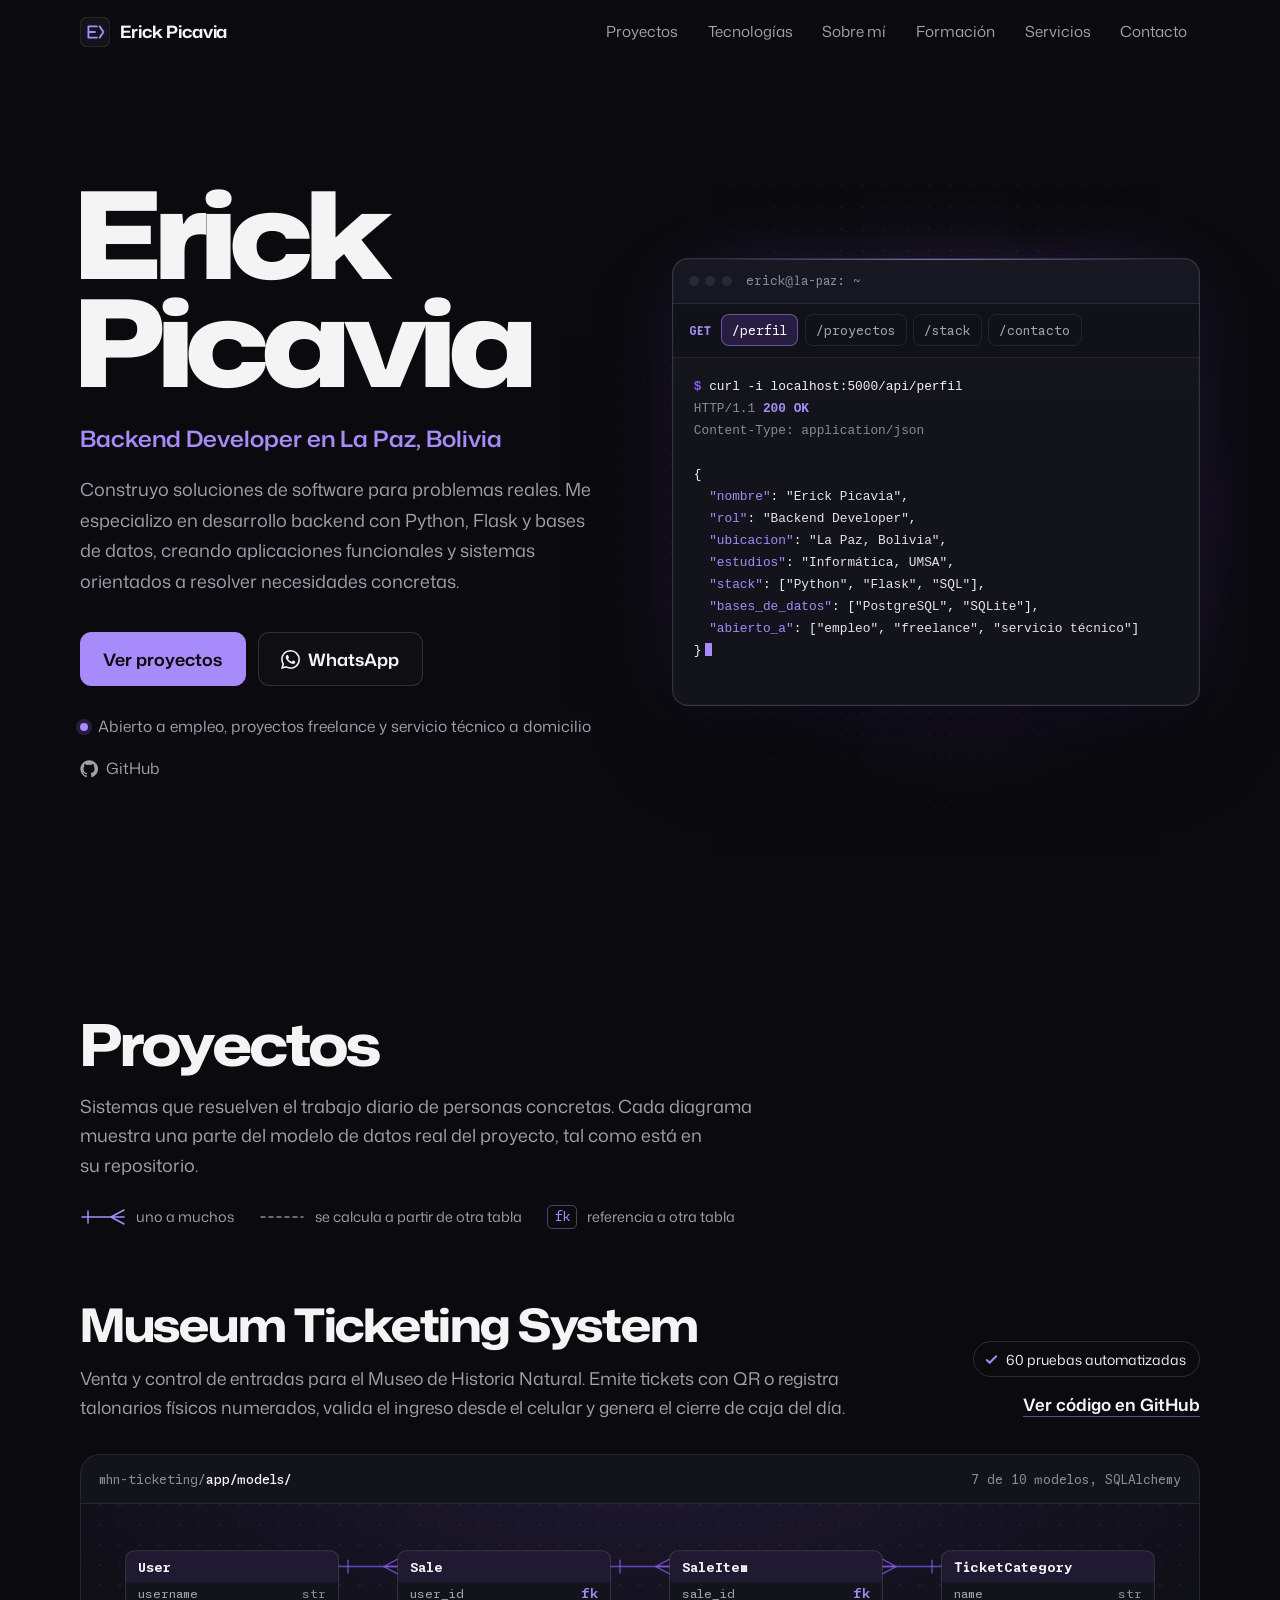
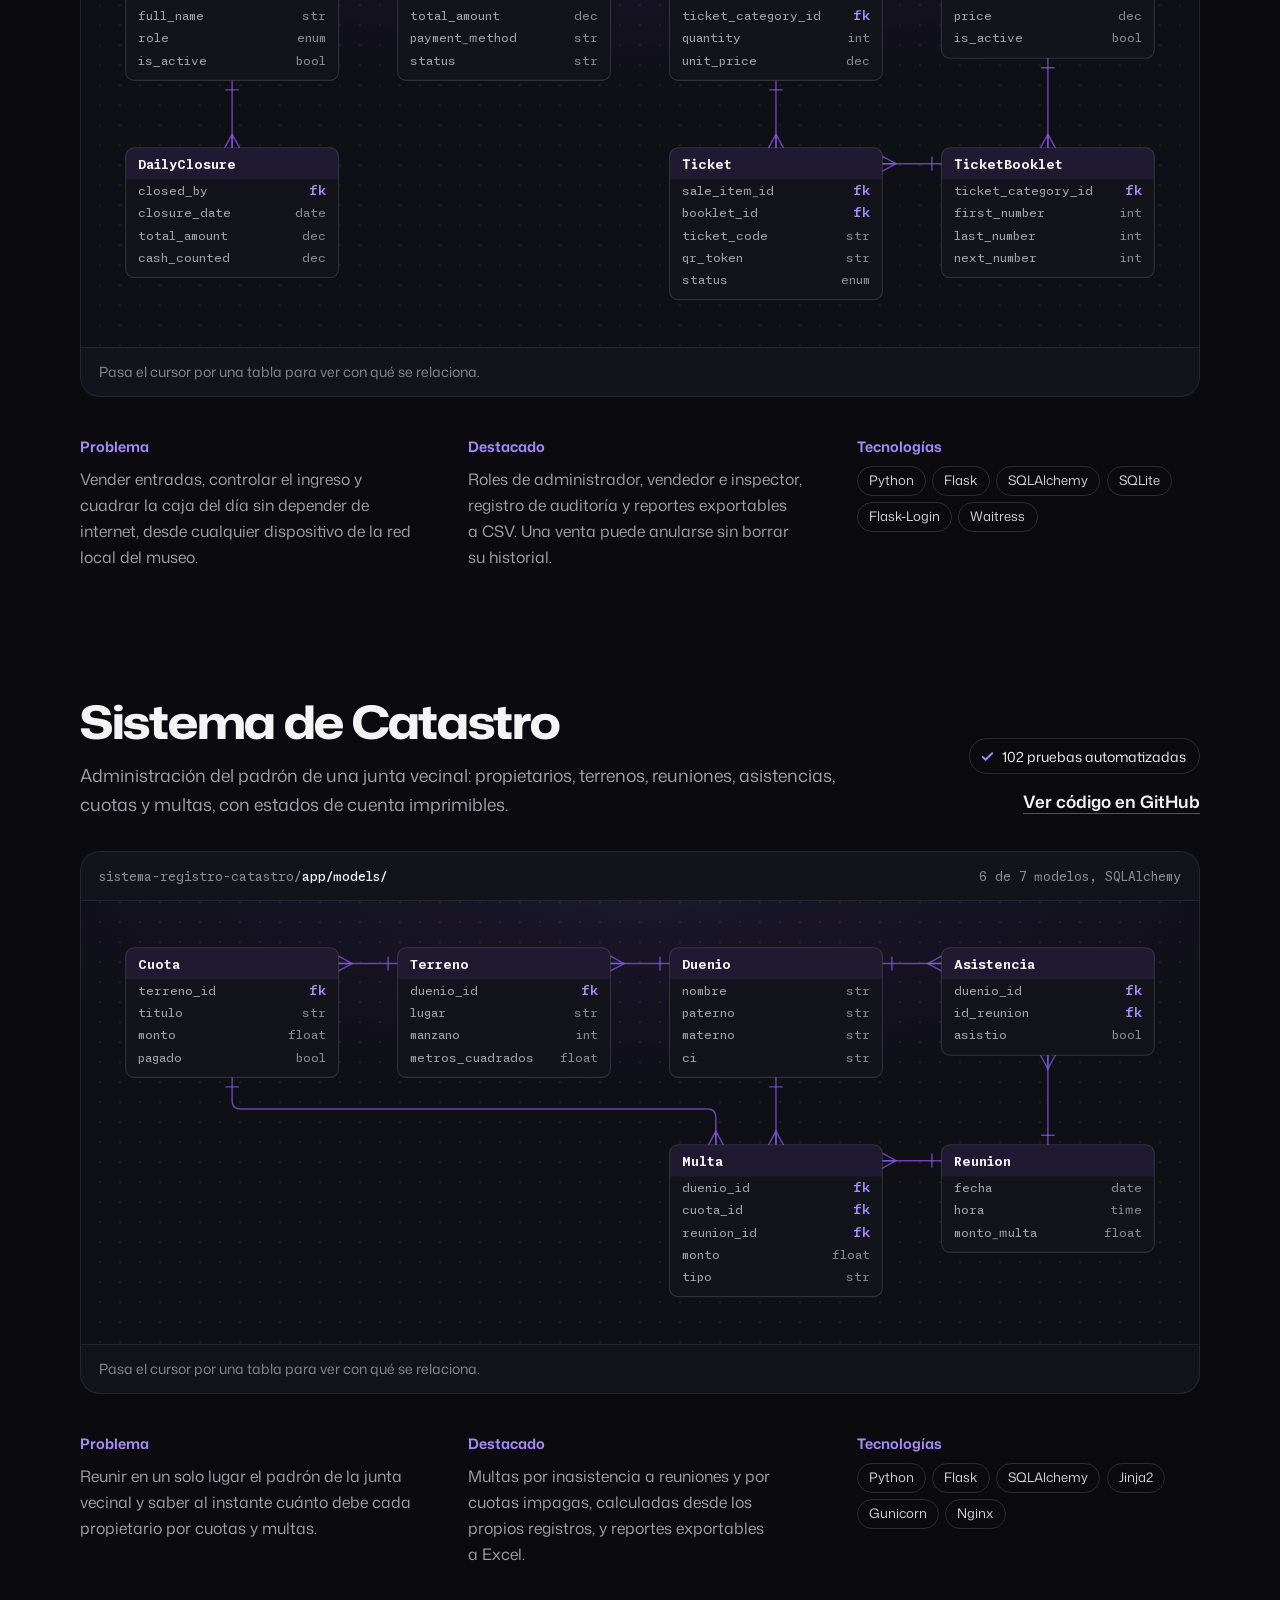
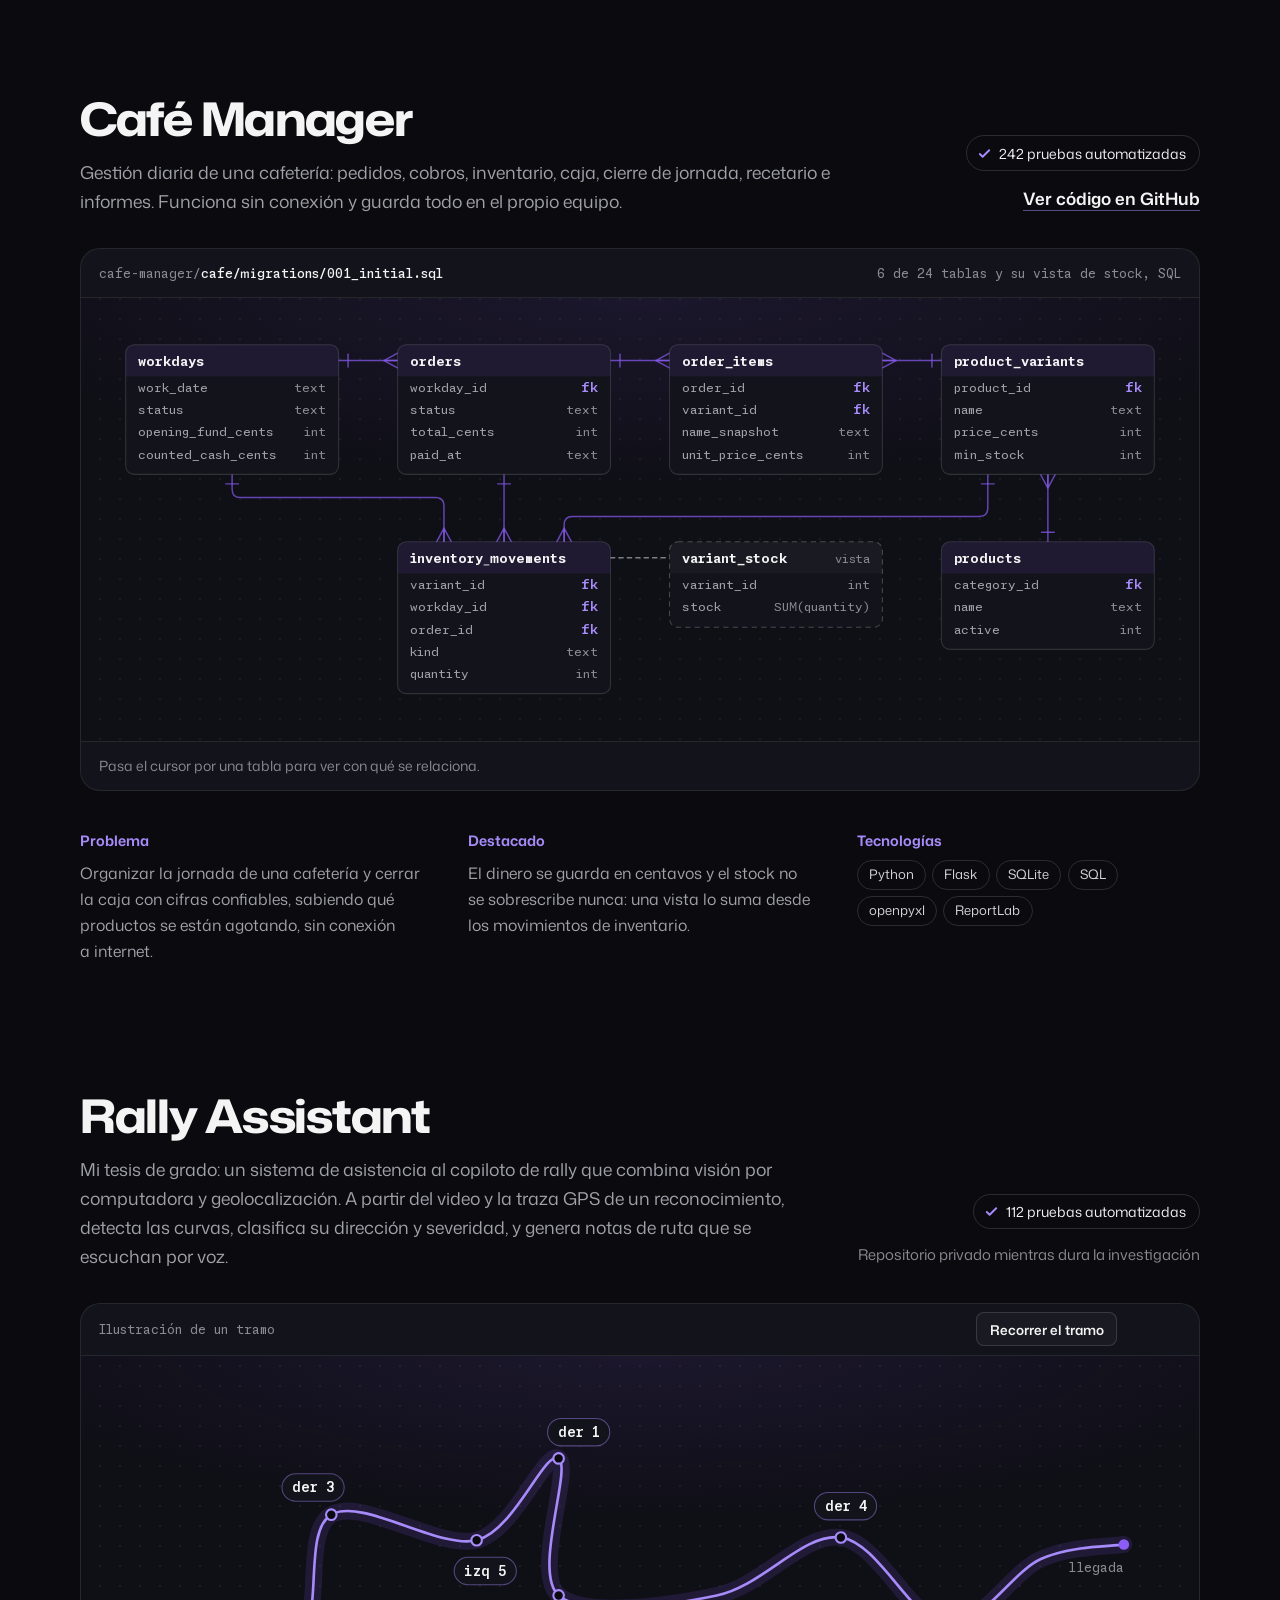
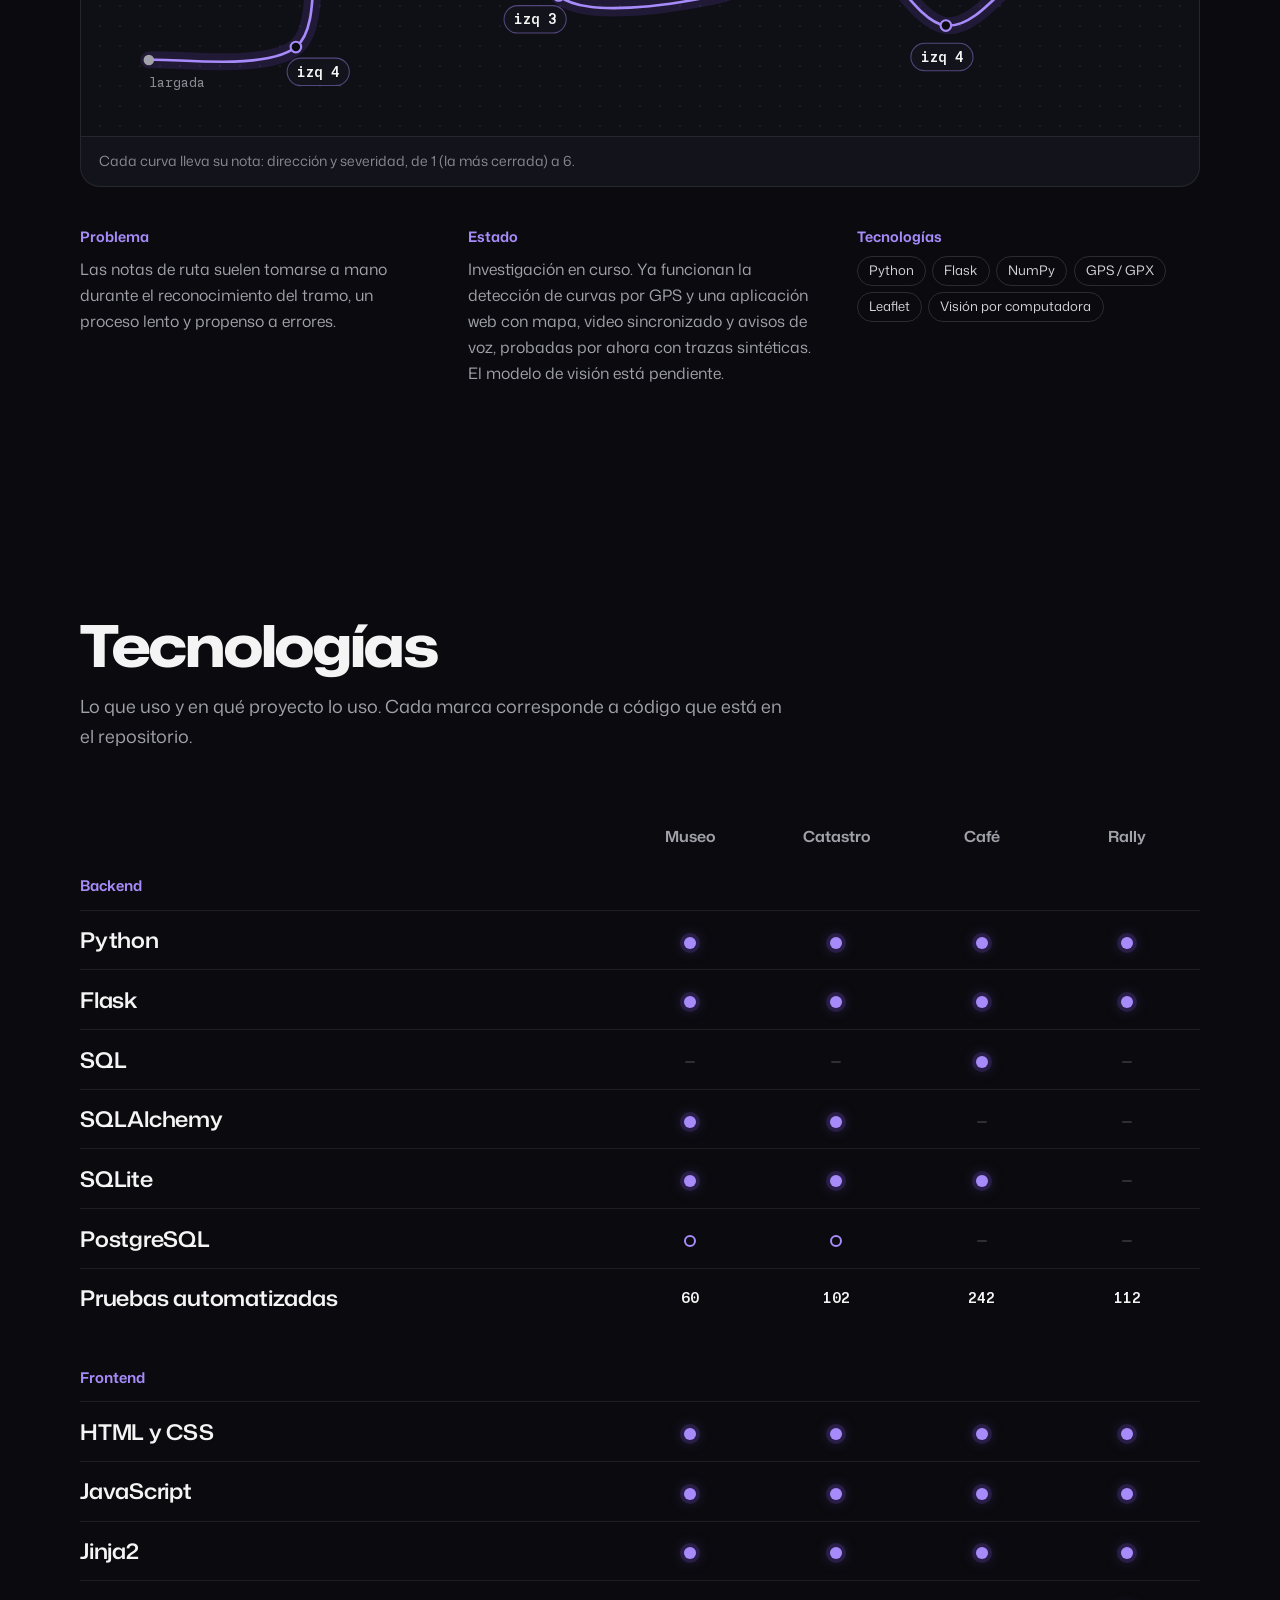
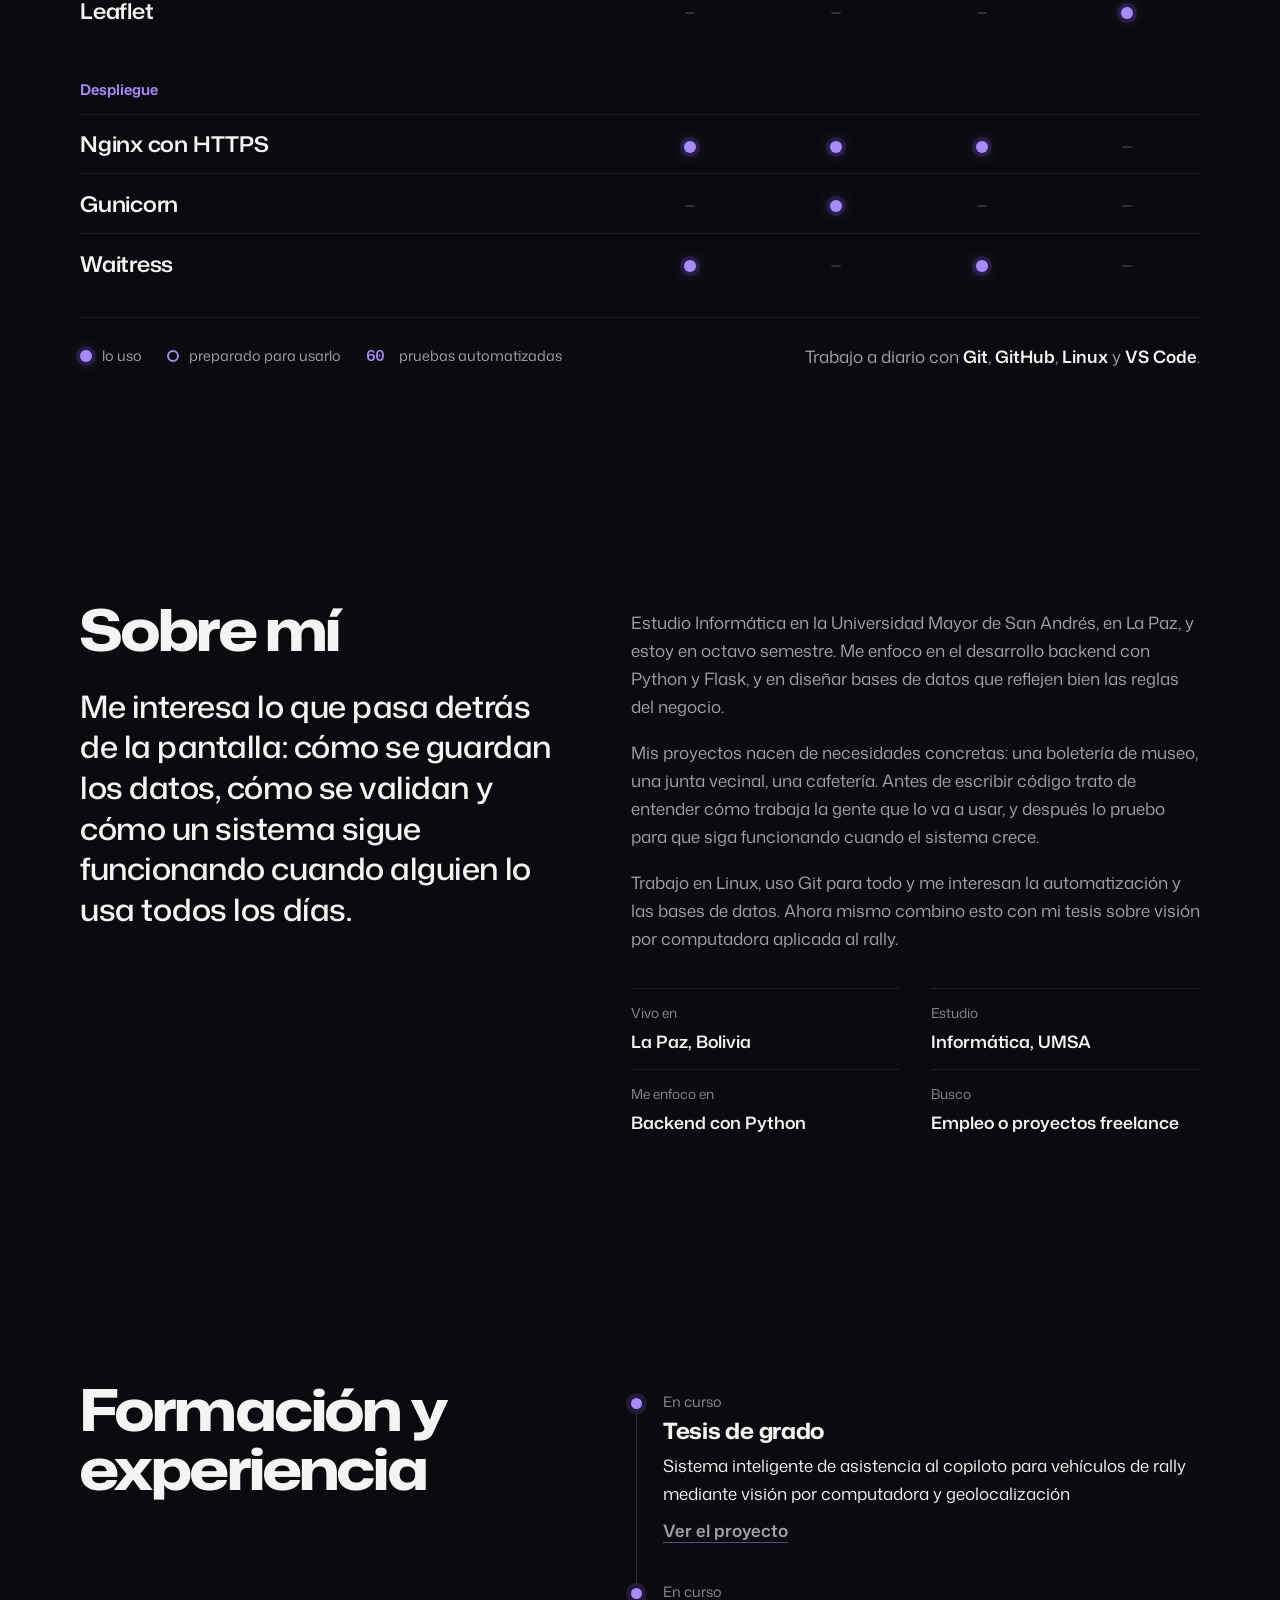
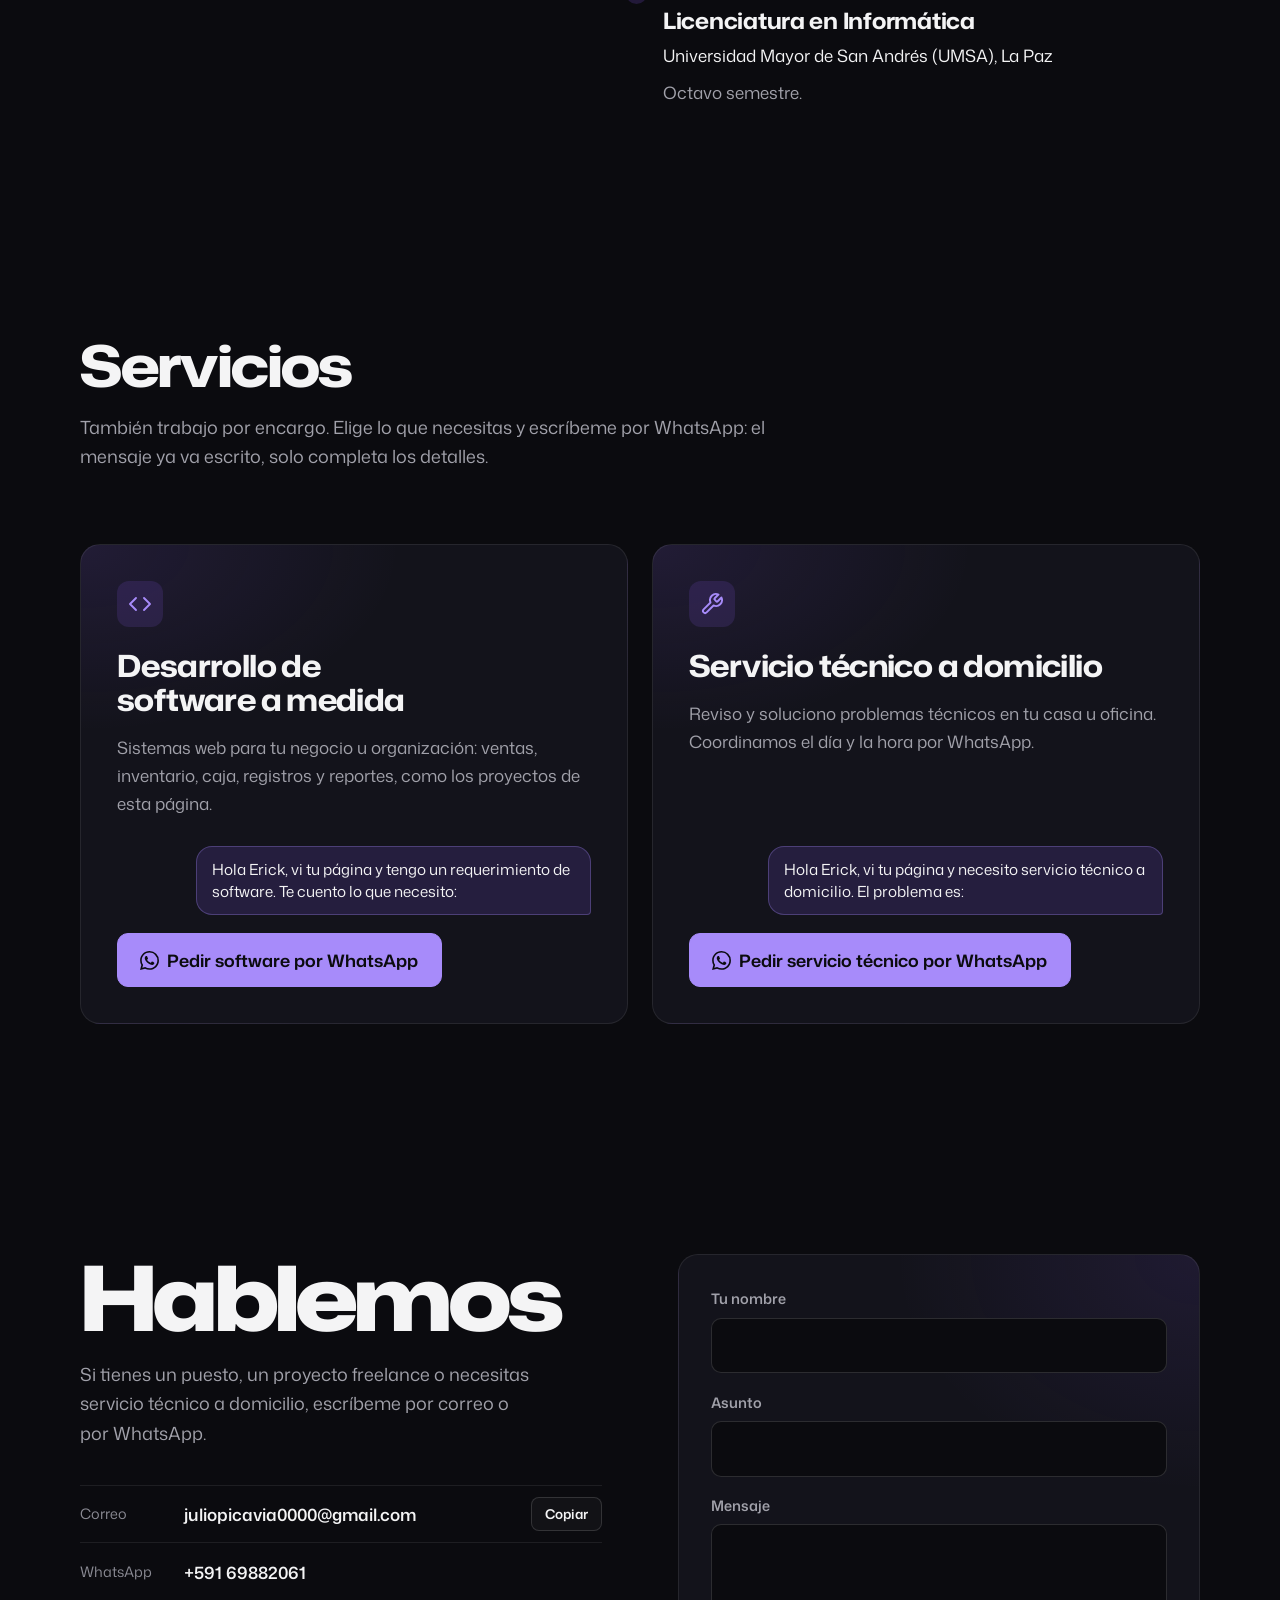
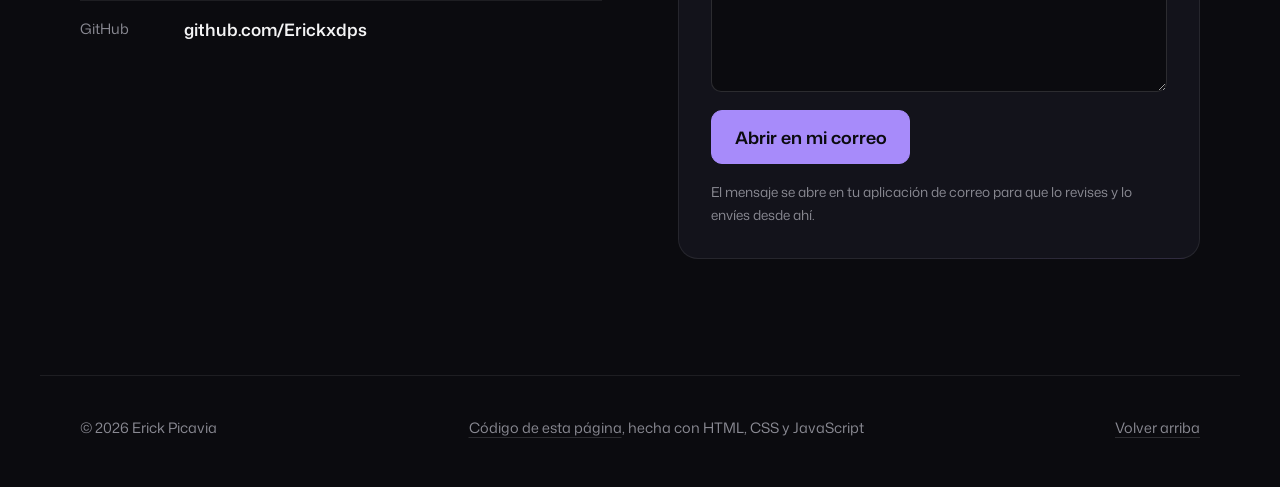
==== commit 989692c2: "Agregar WhatsApp y sección de servicios - Sección Servicios: desarrollo de software a medida y servi" ====
--- a/index.html
+++ b/index.html
@@ -4,7 +4,7 @@
   <meta charset="utf-8">
   <meta name="viewport" content="width=device-width, initial-scale=1">
   <title>Erick Picavia · Backend Developer</title>
-  <meta name="description" content="Erick Picavia, backend developer en La Paz, Bolivia. Desarrollo aplicaciones web con Python, Flask y SQL: un sistema de entradas para museo, un catastro vecinal y la gestión de una cafetería.">
+  <meta name="description" content="Erick Picavia, backend developer en La Paz, Bolivia. Desarrollo software a medida con Python, Flask y SQL y ofrezco servicio técnico a domicilio.">
   <meta name="author" content="Erick Picavia">
   <meta name="theme-color" content="#0B0B0F">
   <!-- EDITAR: si conectas un dominio propio, cambia esta URL aquí, en og:url, og:image y en el JSON-LD -->
@@ -40,6 +40,7 @@
       "address": { "@type": "PostalAddress", "addressLocality": "La Paz", "addressCountry": "BO" },
       "affiliation": { "@type": "CollegeOrUniversity", "name": "Universidad Mayor de San Andrés" },
       "knowsAbout": ["Python", "Flask", "SQL", "PostgreSQL", "SQLite", "SQLAlchemy", "Desarrollo backend", "Linux", "Git", "Nginx"],
+      "telephone": "+59169882061",
       "sameAs": ["https://github.com/Erickxdps"]
     }
   }
@@ -62,6 +63,7 @@
       <a href="#tecnologias">Tecnologías</a>
       <a href="#sobre-mi">Sobre mí</a>
       <a href="#formacion">Formación</a>
+      <a href="#servicios">Servicios</a>
       <a href="#contacto">Contacto</a>
     </nav>
   </div>
@@ -77,11 +79,12 @@
       <p class="hero__intro">Construyo soluciones de software para problemas reales. Me especializo en desarrollo backend con Python, Flask y bases de datos, creando aplicaciones funcionales y sistemas orientados a resolver necesidades concretas.</p>
       <div class="hero__acciones">
         <a class="boton boton--primario" href="#proyectos">Ver proyectos</a>
-        <a class="boton" href="#contacto" data-config="email">Escríbeme</a>
+        <!-- El botón de WhatsApp aparece cuando configuras PERFIL.whatsapp en script.js -->
+        <a class="boton boton--wa" href="#contacto" data-whatsapp="general" target="_blank" rel="noopener" hidden><svg viewBox="0 0 24 24" aria-hidden="true"><path d="M17.472 14.382c-.297-.149-1.758-.867-2.03-.967-.273-.099-.471-.148-.67.15-.197.297-.767.966-.94 1.164-.173.199-.347.223-.644.075-.297-.15-1.255-.463-2.39-1.475-.883-.788-1.48-1.761-1.653-2.059-.173-.297-.018-.458.13-.606.134-.133.298-.347.446-.52.149-.174.198-.298.298-.497.099-.198.05-.371-.025-.52-.075-.149-.669-1.612-.916-2.207-.242-.579-.487-.5-.669-.51-.173-.008-.371-.01-.57-.01-.198 0-.52.074-.792.372-.272.297-1.04 1.016-1.04 2.479 0 1.462 1.065 2.875 1.213 3.074.149.198 2.096 3.2 5.077 4.487.709.306 1.262.489 1.694.625.712.227 1.36.195 1.871.118.571-.085 1.758-.719 2.006-1.413.248-.694.248-1.289.173-1.413-.074-.124-.272-.198-.57-.347m-5.421 7.403h-.004a9.87 9.87 0 0 1-5.031-1.378l-.361-.214-3.741.982.998-3.648-.235-.374a9.86 9.86 0 0 1-1.51-5.26c.001-5.45 4.436-9.884 9.888-9.884 2.64 0 5.122 1.03 6.988 2.898a9.825 9.825 0 0 1 2.893 6.994c-.003 5.45-4.437 9.884-9.885 9.884m8.413-18.297A11.815 11.815 0 0 0 12.05 0C5.495 0 .16 5.335.157 11.892c0 2.096.547 4.142 1.588 5.945L.057 24l6.305-1.654a11.882 11.882 0 0 0 5.683 1.448h.005c6.554 0 11.89-5.335 11.893-11.893a11.821 11.821 0 0 0-3.48-8.413Z"/></svg>WhatsApp</a>
         <!-- El botón de CV aparece solo cuando configuras PERFIL.cv en script.js -->
         <a class="boton" href="#" data-config="cv" download hidden>Descargar CV</a>
       </div>
-      <p class="hero__estado"><span class="punto" aria-hidden="true"></span>Abierto a empleo y a proyectos freelance</p>
+      <p class="hero__estado"><span class="punto" aria-hidden="true"></span>Abierto a empleo, proyectos freelance y servicio técnico a domicilio</p>
       <ul class="redes" aria-label="Perfiles">
         <li><a href="https://github.com/Erickxdps" rel="me noopener" target="_blank">
           <svg viewBox="0 0 24 24" aria-hidden="true"><path d="M12 .5a11.5 11.5 0 0 0-3.64 22.41c.58.1.79-.25.79-.56v-2c-3.2.7-3.88-1.37-3.88-1.37-.52-1.33-1.28-1.69-1.28-1.69-1.05-.71.08-.7.08-.7 1.16.08 1.77 1.19 1.77 1.19 1.03 1.77 2.7 1.26 3.36.96.1-.75.4-1.26.73-1.55-2.55-.29-5.24-1.28-5.24-5.68 0-1.25.45-2.28 1.18-3.08-.12-.29-.51-1.46.11-3.04 0 0 .97-.31 3.17 1.18a11 11 0 0 1 5.77 0c2.2-1.49 3.17-1.18 3.17-1.18.62 1.58.23 2.75.11 3.04.74.8 1.18 1.83 1.18 3.08 0 4.41-2.69 5.38-5.25 5.67.41.36.78 1.06.78 2.14v3.17c0 .31.21.67.8.56A11.5 11.5 0 0 0 12 .5Z"/></svg>
@@ -116,7 +119,7 @@
 <span class="l">  <b class="k">"estudios"</b>: <b class="s">"Informática, UMSA"</b>,</span>
 <span class="l">  <b class="k">"stack"</b>: [<b class="s">"Python"</b>, <b class="s">"Flask"</b>, <b class="s">"SQL"</b>],</span>
 <span class="l">  <b class="k">"bases_de_datos"</b>: [<b class="s">"PostgreSQL"</b>, <b class="s">"SQLite"</b>],</span>
-<span class="l">  <b class="k">"abierto_a"</b>: [<b class="s">"empleo"</b>, <b class="s">"freelance"</b>]</span>
+<span class="l">  <b class="k">"abierto_a"</b>: [<b class="s">"empleo"</b>, <b class="s">"freelance"</b>, <b class="s">"servicio técnico"</b>]</span>
 <span class="l">}</span></code></pre>
     </figure>
   </section>
@@ -444,17 +447,46 @@
     </div>
   </section>
 
+  <!-- ============ SERVICIOS ============ -->
+  <section id="servicios" class="seccion" aria-labelledby="serv-t">
+    <div class="seccion__cabeza">
+      <h2 id="serv-t">Servicios</h2>
+      <p>También trabajo por encargo. Elige lo que necesitas y escríbeme por WhatsApp: el mensaje ya va escrito, solo completa los detalles.</p>
+    </div>
+    <div class="servicios">
+      <article class="servicio" aria-labelledby="serv-software">
+        <svg class="servicio__icono" viewBox="0 0 24 24" aria-hidden="true"><path d="M16 18l6-6-6-6M8 6l-6 6 6 6"/></svg>
+        <h3 id="serv-software">Desarrollo de software a medida</h3>
+        <p>Sistemas web para tu negocio u organización: ventas, inventario, caja, registros y reportes, como los proyectos de esta página.</p>
+        <div class="servicio__accion" data-config-item="whatsapp" hidden>
+          <p class="burbuja" data-mensaje="software"><span class="sr">Mensaje que se envía: </span>Hola Erick, vi tu página y tengo un requerimiento de software. Te cuento lo que necesito:</p>
+          <a class="boton boton--primario boton--wa" href="#contacto" data-whatsapp="software" target="_blank" rel="noopener"><svg viewBox="0 0 24 24" aria-hidden="true"><path d="M17.472 14.382c-.297-.149-1.758-.867-2.03-.967-.273-.099-.471-.148-.67.15-.197.297-.767.966-.94 1.164-.173.199-.347.223-.644.075-.297-.15-1.255-.463-2.39-1.475-.883-.788-1.48-1.761-1.653-2.059-.173-.297-.018-.458.13-.606.134-.133.298-.347.446-.52.149-.174.198-.298.298-.497.099-.198.05-.371-.025-.52-.075-.149-.669-1.612-.916-2.207-.242-.579-.487-.5-.669-.51-.173-.008-.371-.01-.57-.01-.198 0-.52.074-.792.372-.272.297-1.04 1.016-1.04 2.479 0 1.462 1.065 2.875 1.213 3.074.149.198 2.096 3.2 5.077 4.487.709.306 1.262.489 1.694.625.712.227 1.36.195 1.871.118.571-.085 1.758-.719 2.006-1.413.248-.694.248-1.289.173-1.413-.074-.124-.272-.198-.57-.347m-5.421 7.403h-.004a9.87 9.87 0 0 1-5.031-1.378l-.361-.214-3.741.982.998-3.648-.235-.374a9.86 9.86 0 0 1-1.51-5.26c.001-5.45 4.436-9.884 9.888-9.884 2.64 0 5.122 1.03 6.988 2.898a9.825 9.825 0 0 1 2.893 6.994c-.003 5.45-4.437 9.884-9.885 9.884m8.413-18.297A11.815 11.815 0 0 0 12.05 0C5.495 0 .16 5.335.157 11.892c0 2.096.547 4.142 1.588 5.945L.057 24l6.305-1.654a11.882 11.882 0 0 0 5.683 1.448h.005c6.554 0 11.89-5.335 11.893-11.893a11.821 11.821 0 0 0-3.48-8.413Z"/></svg>Pedir software por WhatsApp</a>
+        </div>
+      </article>
+      <article class="servicio" aria-labelledby="serv-tecnico">
+        <svg class="servicio__icono" viewBox="0 0 24 24" aria-hidden="true"><path d="M14.7 6.3a1 1 0 0 0 0 1.4l1.6 1.6a1 1 0 0 0 1.4 0l3.77-3.77a6 6 0 0 1-7.94 7.94l-6.91 6.91a2.12 2.12 0 0 1-3-3l6.91-6.91a6 6 0 0 1 7.94-7.94l-3.76 3.76z"/></svg>
+        <h3 id="serv-tecnico">Servicio técnico a domicilio</h3>
+        <p>Reviso y soluciono problemas técnicos en tu casa u oficina. Coordinamos el día y la hora por WhatsApp.</p>
+        <div class="servicio__accion" data-config-item="whatsapp" hidden>
+          <p class="burbuja" data-mensaje="tecnico"><span class="sr">Mensaje que se envía: </span>Hola Erick, vi tu página y necesito servicio técnico a domicilio. El problema es:</p>
+          <a class="boton boton--primario boton--wa" href="#contacto" data-whatsapp="tecnico" target="_blank" rel="noopener"><svg viewBox="0 0 24 24" aria-hidden="true"><path d="M17.472 14.382c-.297-.149-1.758-.867-2.03-.967-.273-.099-.471-.148-.67.15-.197.297-.767.966-.94 1.164-.173.199-.347.223-.644.075-.297-.15-1.255-.463-2.39-1.475-.883-.788-1.48-1.761-1.653-2.059-.173-.297-.018-.458.13-.606.134-.133.298-.347.446-.52.149-.174.198-.298.298-.497.099-.198.05-.371-.025-.52-.075-.149-.669-1.612-.916-2.207-.242-.579-.487-.5-.669-.51-.173-.008-.371-.01-.57-.01-.198 0-.52.074-.792.372-.272.297-1.04 1.016-1.04 2.479 0 1.462 1.065 2.875 1.213 3.074.149.198 2.096 3.2 5.077 4.487.709.306 1.262.489 1.694.625.712.227 1.36.195 1.871.118.571-.085 1.758-.719 2.006-1.413.248-.694.248-1.289.173-1.413-.074-.124-.272-.198-.57-.347m-5.421 7.403h-.004a9.87 9.87 0 0 1-5.031-1.378l-.361-.214-3.741.982.998-3.648-.235-.374a9.86 9.86 0 0 1-1.51-5.26c.001-5.45 4.436-9.884 9.888-9.884 2.64 0 5.122 1.03 6.988 2.898a9.825 9.825 0 0 1 2.893 6.994c-.003 5.45-4.437 9.884-9.885 9.884m8.413-18.297A11.815 11.815 0 0 0 12.05 0C5.495 0 .16 5.335.157 11.892c0 2.096.547 4.142 1.588 5.945L.057 24l6.305-1.654a11.882 11.882 0 0 0 5.683 1.448h.005c6.554 0 11.89-5.335 11.893-11.893a11.821 11.821 0 0 0-3.48-8.413Z"/></svg>Pedir servicio técnico por WhatsApp</a>
+        </div>
+      </article>
+    </div>
+  </section>
+
   <!-- ============ CONTACTO ============ -->
   <section id="contacto" class="seccion contacto" aria-labelledby="contacto-t">
     <div class="contacto__intro">
       <h2 id="contacto-t">Hablemos</h2>
-      <p>Si tienes un puesto, un proyecto freelance o una idea que necesita backend, escríbeme.</p>
+      <p>Si tienes un puesto, un proyecto freelance o necesitas servicio técnico a domicilio, escríbeme por correo o por WhatsApp.</p>
       <ul class="contacto__lista">
         <li data-config-item="email" hidden>
           <span>Correo</span>
           <a href="#" data-config="email" data-config-text="valor"></a>
           <button class="boton-mini" type="button" data-copiar>Copiar</button>
         </li>
+        <li data-config-item="whatsapp" hidden><span>WhatsApp</span><a href="#" data-whatsapp="general" data-whatsapp-texto target="_blank" rel="noopener"></a></li>
         <li><span>GitHub</span><a href="https://github.com/Erickxdps" target="_blank" rel="noopener">github.com/Erickxdps</a></li>
         <li data-config-item="linkedin" hidden><span>LinkedIn</span><a href="#" data-config="linkedin" data-config-text="url" target="_blank" rel="noopener"></a></li>
       </ul>
--- a/style.css
+++ b/style.css
@@ -588,6 +588,35 @@
 .linea__item p:not(.linea__fecha):not(.linea__lugar) { color: var(--texto-2); margin-top: .55rem; max-width: 40em; }
 .formacion__cv { margin-top: 2.5rem; padding-left: 2rem; }
 
+/* ---------- Servicios ---------- */
+.servicios { display: grid; grid-template-columns: repeat(2, minmax(0, 1fr)); gap: clamp(1rem, 2.5vw, 1.5rem); }
+.servicio {
+  display: flex; flex-direction: column; gap: 1rem;
+  padding: clamp(1.4rem, 3vw, 2.25rem);
+  border: 1px solid var(--linea); border-radius: 20px;
+  background:
+    radial-gradient(90% 60% at 0% 0%, rgb(139 92 246 / .12), transparent 65%),
+    var(--superficie);
+  transition: border-color .3s ease;
+}
+.servicio:hover { border-color: rgb(167 139 250 / .26); }
+.servicio__icono {
+  width: 46px; height: 46px; padding: 11px; border-radius: 12px;
+  background: rgb(139 92 246 / .14);
+  fill: none; stroke: var(--violeta-claro); stroke-width: 1.9; stroke-linecap: round; stroke-linejoin: round;
+}
+.servicio h3 { margin-top: .4rem; font-size: clamp(1.45rem, 2.4vw, 1.9rem); font-weight: 720; font-stretch: 116%; letter-spacing: -.02em; line-height: 1.12; }
+.servicio > p { color: var(--texto-2); max-width: 34em; }
+.servicio__accion { display: grid; gap: 1.1rem; margin-top: auto; padding-top: .75rem; }
+.burbuja {               /* vista previa del mensaje, como un mensaje enviado en el chat */
+  justify-self: end; max-width: 26em;
+  padding: .7rem .95rem; border-radius: 16px 16px 4px 16px;
+  background: rgb(139 92 246 / .16); border: 1px solid rgb(167 139 250 / .3);
+  color: var(--texto); font-size: .95rem; line-height: 1.5;
+}
+.servicio .boton { justify-self: start; }
+.boton--wa svg { width: 19px; height: 19px; flex: none; fill: currentColor; }
+
 /* ---------- Contacto ---------- */
 .contacto {
   display: grid;
@@ -658,13 +687,13 @@
   .sobre__der { padding-top: 0; }
 }
 
-@media (max-width: 760px) {
-  :root { --margen: 16px; }
+/* Menú desplegable: con seis secciones, el menú horizontal no cabe por debajo de 900 px */
+@media (max-width: 900px) {
   .nav__boton { display: grid; }
   .nav__menu {
     position: absolute; top: var(--nav-alto); left: 0; right: 0;
     flex-direction: column; gap: 0;
-    padding: .5rem 16px 1rem;
+    padding: .5rem var(--margen) 1rem;
     background: rgb(11 11 15 / .97); border-bottom: 1px solid var(--linea);
     visibility: hidden; opacity: 0; transform: translateY(-6px);
     transition: opacity .2s ease, transform .2s ease, visibility 0s linear .2s;
@@ -673,12 +702,17 @@
   .nav__menu a { padding: .85rem .25rem; font-size: 1.05rem; border-bottom: 1px solid var(--linea); border-radius: 0; }
   .nav__menu a[aria-current="true"]::after { left: .25rem; right: auto; width: 1.5rem; bottom: .45rem; }
   .nav.menu-abierto { background: rgb(11 11 15 / .97); }
-
+}
+
+@media (max-width: 760px) {
+  :root { --margen: 16px; }
   .hero__acciones .boton { flex: 1 1 auto; }
   .consola__cuerpo { height: calc(15 * 1.72em + 2.3rem); padding-inline: 1rem; }
   .consola__rutas { padding-inline: .75rem; }
 
   .proyecto__datos { grid-template-columns: minmax(0, 1fr); }
+  .servicios { grid-template-columns: minmax(0, 1fr); }
+  .servicio .boton { justify-self: stretch; }
   /* los diagramas conservan un tamaño legible y se desplazan dentro de su marco */
   .lienzo__area .diagrama { width: 880px; max-width: none; }
   .lienzo__area .rally { width: 760px; }
